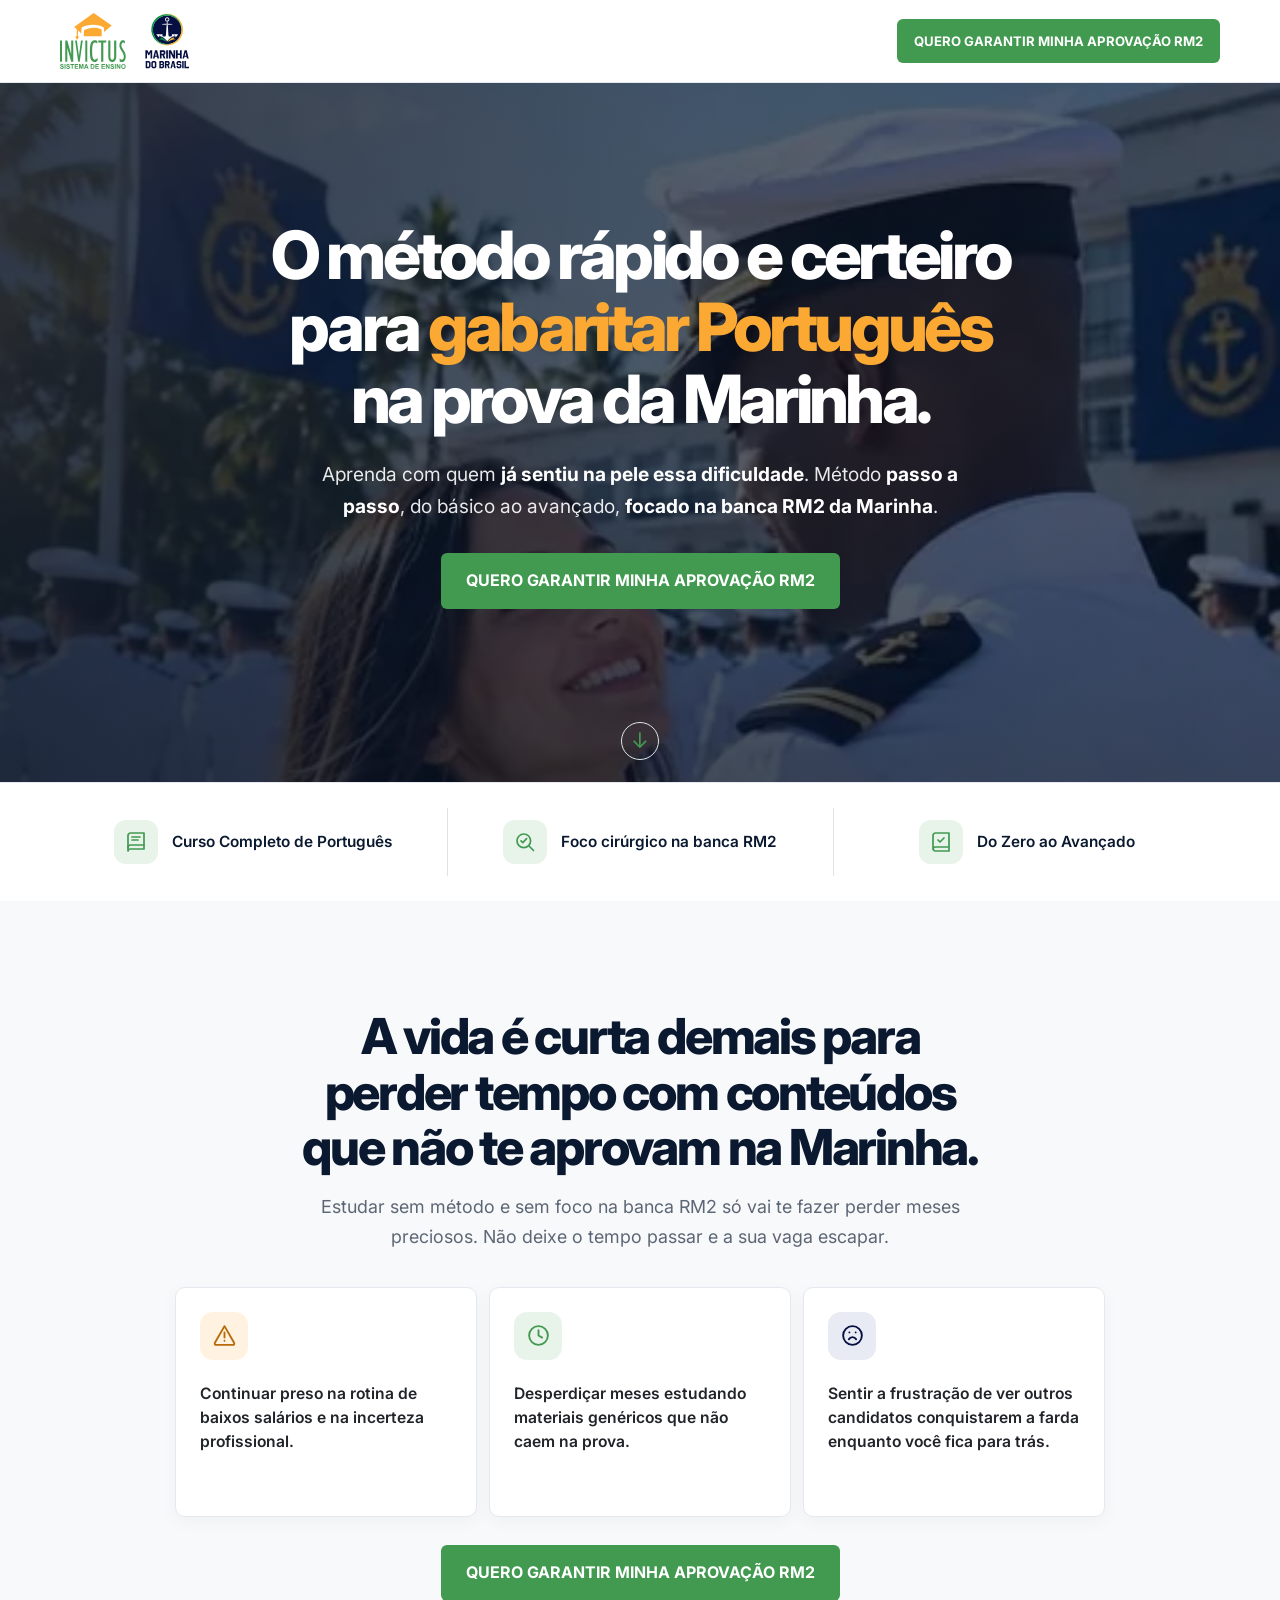
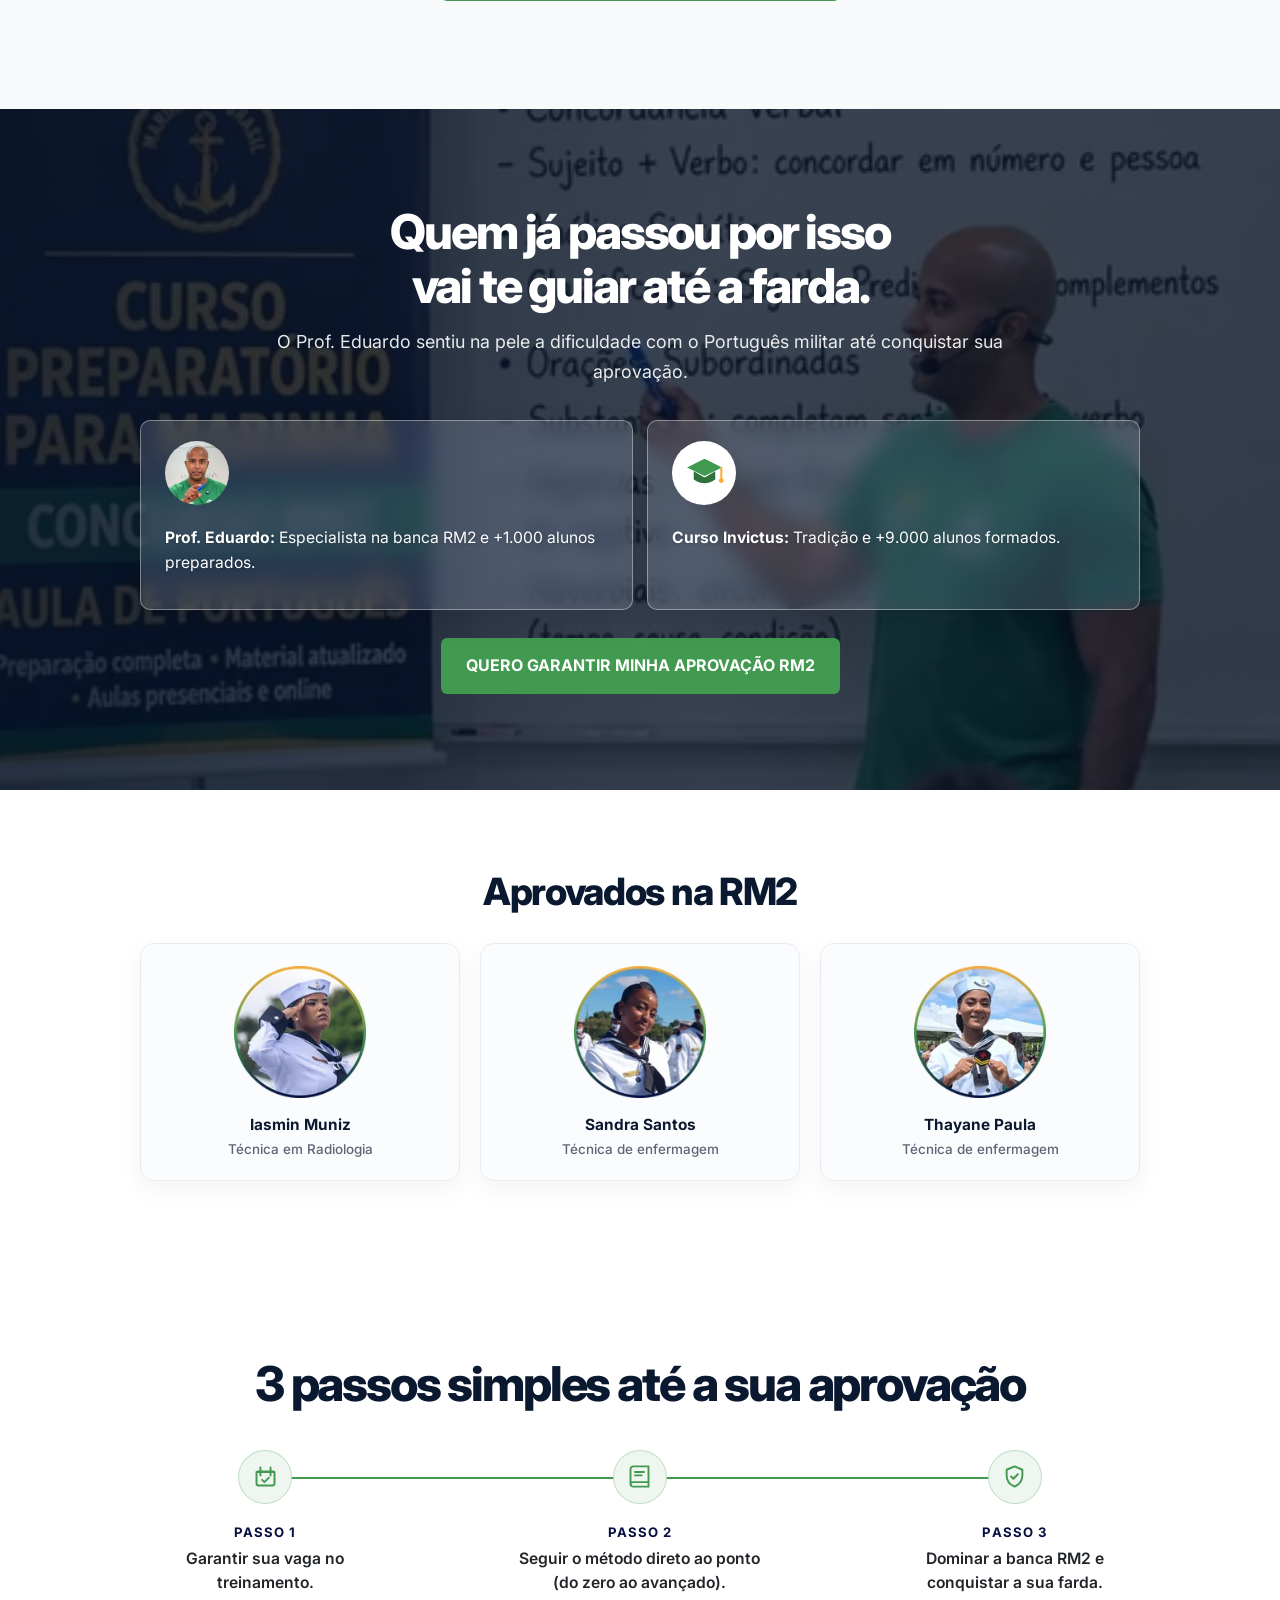
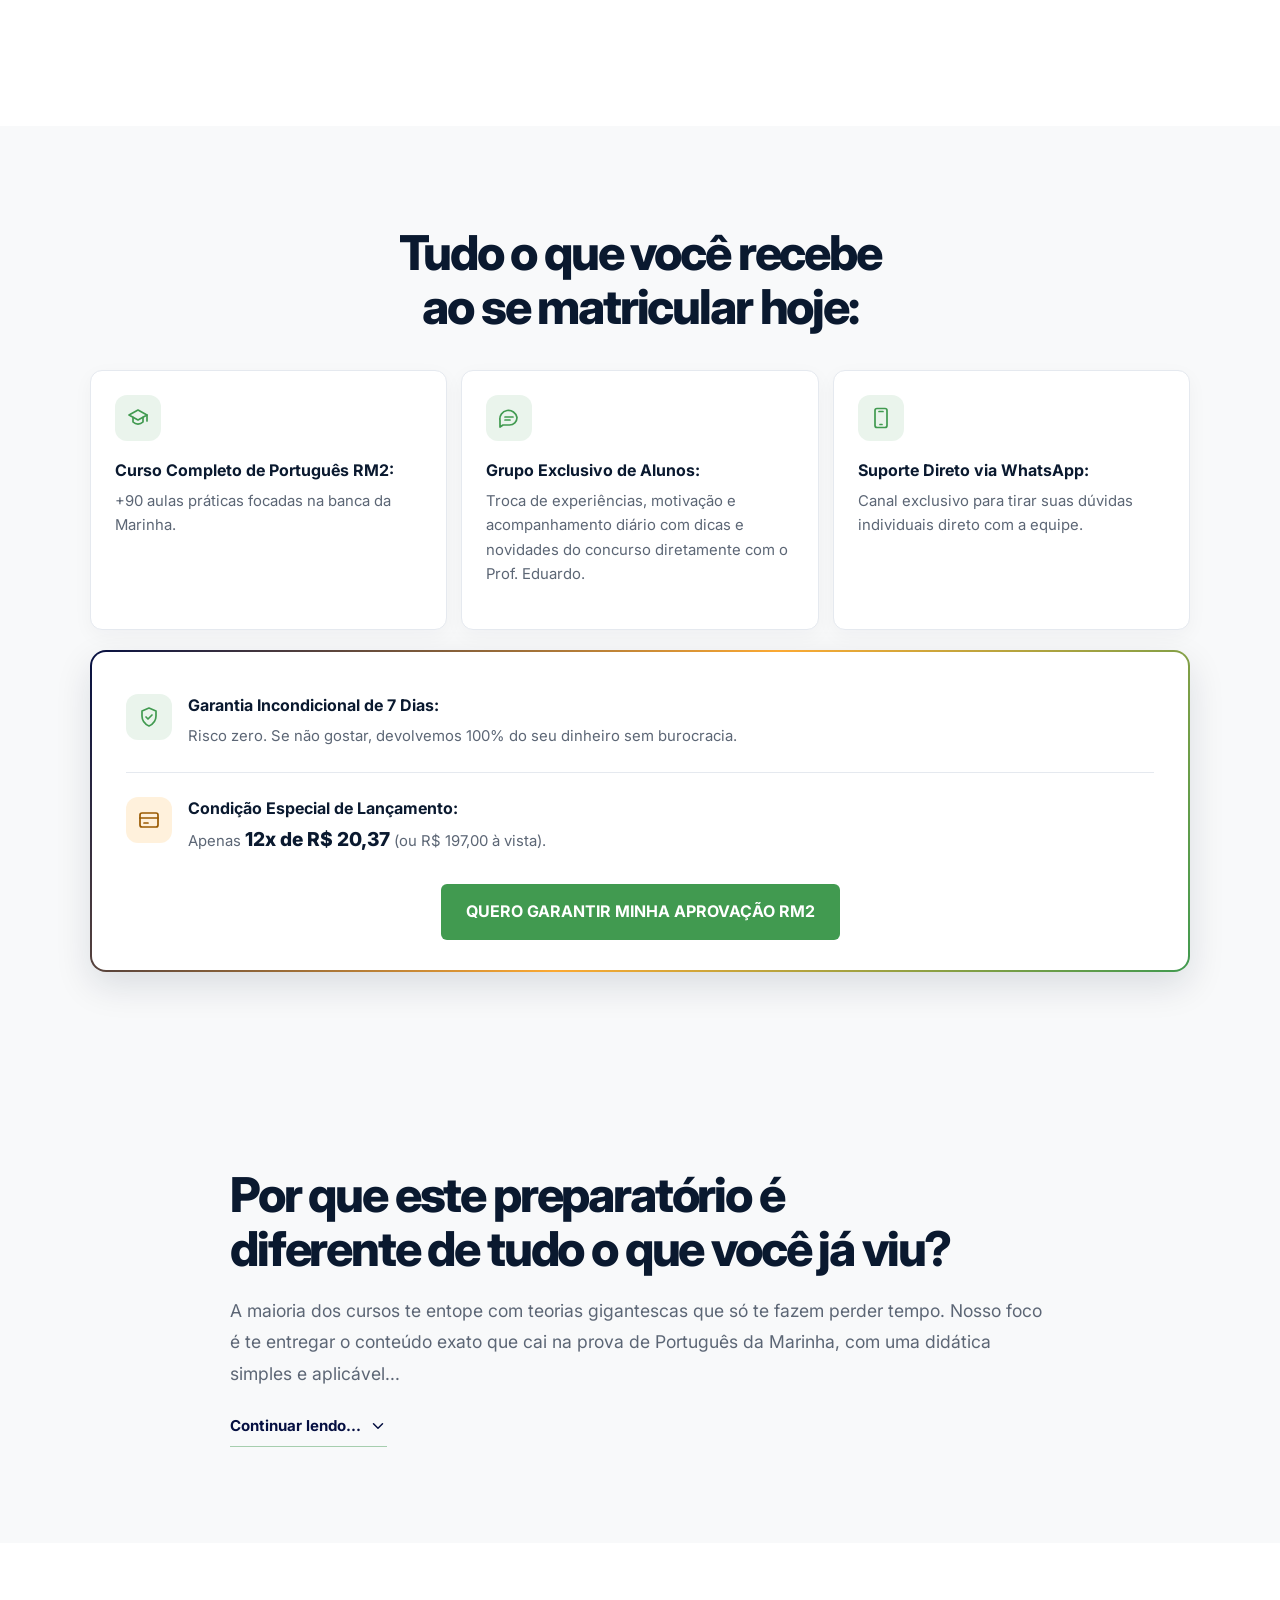
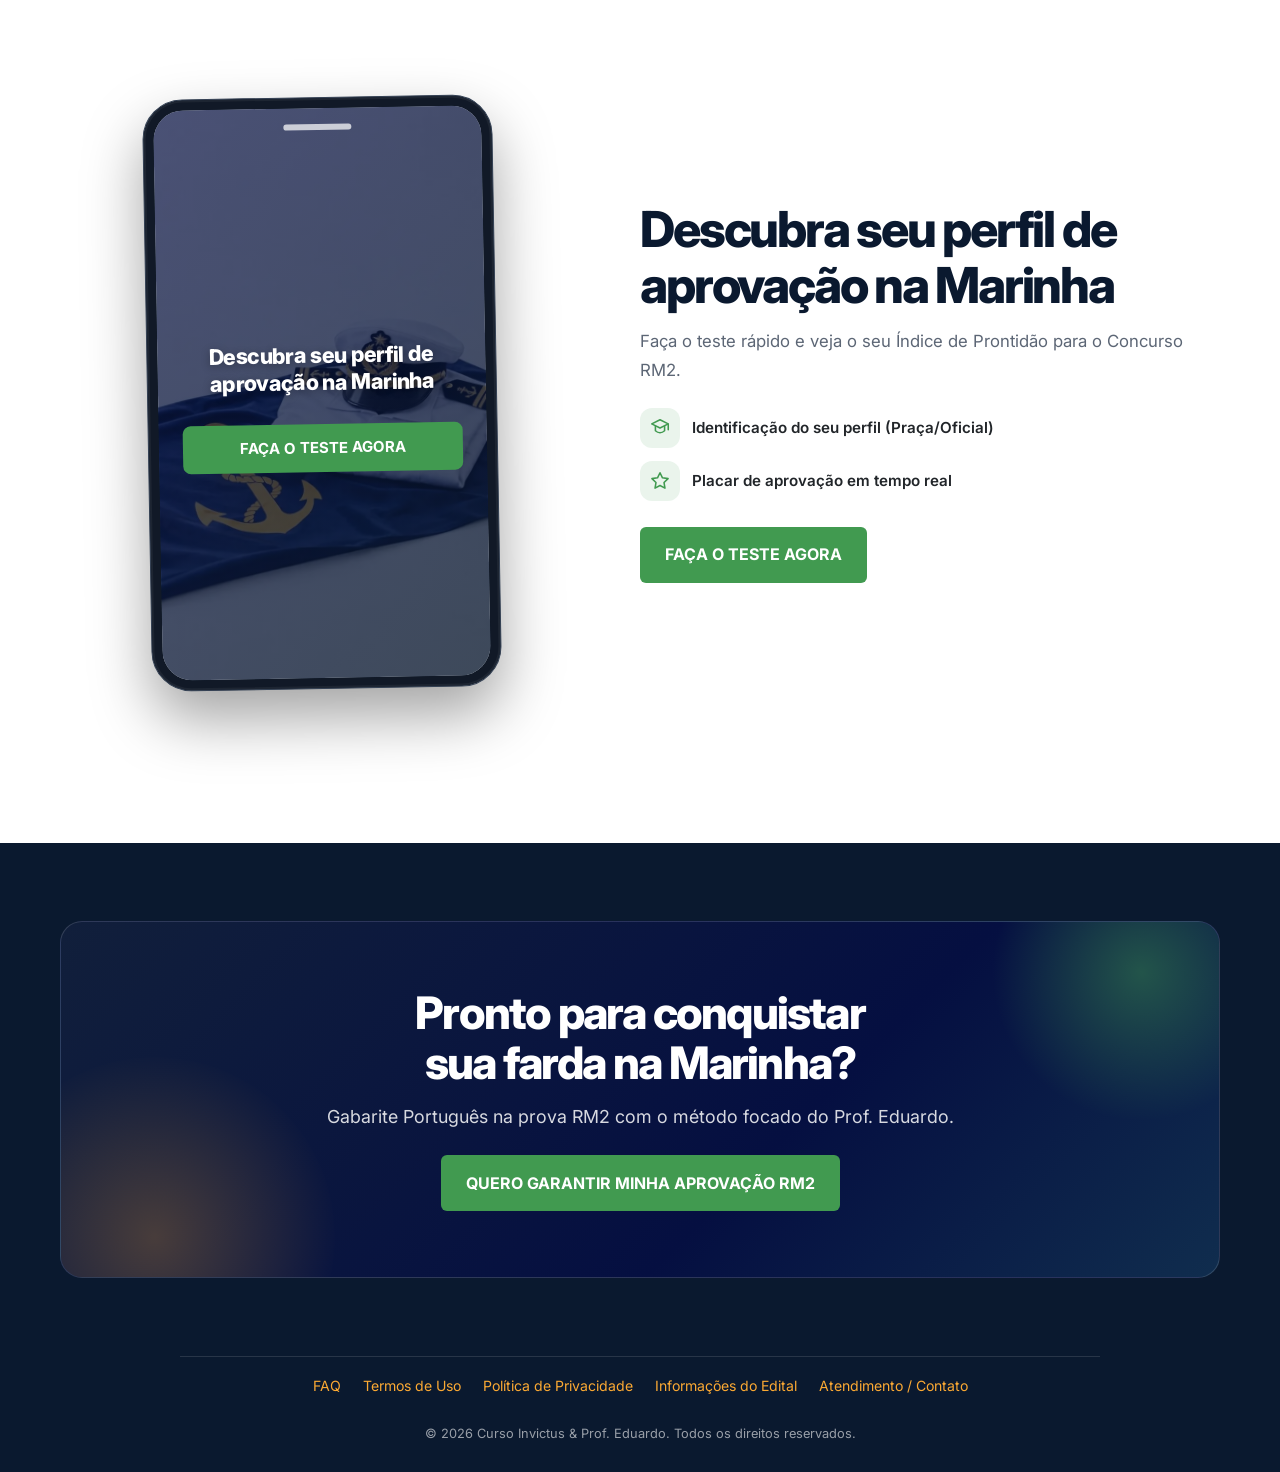
==== index.html @ 0c2b5c7f "Ajuste de Performance a partir do relatório pagespeed" ====
<!DOCTYPE html>
<html lang="pt-BR">
<head>
    <meta charset="UTF-8">
    <meta name="viewport" content="width=device-width, initial-scale=1.0">
    <meta name="description" content="Prepare-se para a prova de Português da Marinha com o método Invictus RM2.">
    <meta name="theme-color" content="#0A192F">
    <meta name="facebook-domain-verification" content="waq3lsb4lheipch0cb668n9ykri3t5">
    <title>Invictus RM2 | Português para a prova da Marinha</title>

    <link rel="preload" href="./assets/fonts/Inter/Inter-latin.woff" as="font" type="font/woff" crossorigin>

    <style>
        @font-face { font-family:'Inter'; src:url('./assets/fonts/Inter/Inter-latin.woff') format('woff'); font-style:normal; font-weight:100 900; font-display:swap; }
        :root { --primary-blue:#050F41; --dark-blue:#0A192F; --accent-green:#419a50; --accent-yellow:#fba933; --bg-light:#F8F9FA; --text-main:#212529; --text-muted:#5C6675; --white:#fff; --font-base:'Inter','Roboto',sans-serif; --container-max:1160px; }
        *,*::before,*::after { box-sizing:border-box; margin:0; padding:0; }
        body { background:var(--bg-light); color:var(--text-main); font-family:var(--font-base); line-height:1.6; -webkit-font-smoothing:antialiased; }
        img,svg { display:block; max-width:100%; }
        a { color:inherit; }
        .container { width:min(100% - 40px,var(--container-max)); margin-inline:auto; }
        .header { position:relative; z-index:5; padding:12px 0; border-bottom:1px solid #E5E9EF; background:var(--white); }
        .header-container,.brand { display:flex; align-items:center; }
        .header-container { justify-content:space-between; gap:20px; }
        .brand { gap:10px; color:var(--dark-blue); text-decoration:none; }
        .logo-img { width:66px; height:58px; object-fit:contain; }
        .btn-primary { display:inline-flex; align-items:center; justify-content:center; gap:10px; border:0; border-radius:6px; background:var(--accent-green); color:var(--white); text-align:center; text-decoration:none; font:inherit; font-weight:700; }
        .text-desktop { display:inline; }
        .text-mobile { display:none; }
        .btn-header { min-height:44px; padding:10px 17px; font-size:.82rem; }
        .hero-section { position:relative; isolation:isolate; display:flex; min-height:690px; min-height:max(620px,calc(100svh - 82px)); flex-direction:column; justify-content:center; overflow:hidden; padding:24px 0 0; color:var(--white); text-align:center; background:var(--dark-blue); }
        .hero-background { position:absolute; inset:0; z-index:0; pointer-events:none; }
        .hero-background img { width:100%; height:100%; object-fit:cover; object-position:center 42%; }
        .hero-section::before { position:absolute; inset:0; z-index:1; background:linear-gradient(90deg,rgb(5 17 36 / 83%),rgb(5 17 36 / 68%) 55%,rgb(5 17 36 / 64%)),linear-gradient(0deg,rgb(5 17 36 / 34%),transparent 50%); content:''; }
        .hero-content { position:relative; z-index:2; max-width:900px; margin-block:auto; padding-block:48px; }
        .hero-title { max-width:900px; margin:0 auto 22px; color:var(--white); font-size:clamp(2.35rem,5.2vw,4.35rem); font-weight:800; line-height:1.08; letter-spacing:-.055em; text-wrap:balance; }
        .hero-title span { color:var(--accent-yellow); }
        .hero-subtitle { max-width:690px; margin:0 auto 30px; color:rgb(255 255 255 / 90%); font-size:clamp(1rem,1.7vw,1.2rem); font-weight:400; line-height:1.7; text-wrap:pretty; }
        .hero-subtitle strong { color:var(--white); font-weight:700; }
        .hero-cta-wrapper { display:flex; justify-content:center; }
        .btn-large { min-height:56px; padding:15px 25px; font-size:1rem; }
        .scroll-cue { position:relative; z-index:2; display:grid; width:38px; height:38px; flex:0 0 38px; place-items:center; align-self:center; margin:0 auto 22px; border:1px solid #DDE3E9; border-radius:50%; color:var(--accent-green); font-size:1.35rem; line-height:1; text-decoration:none; animation:arrow-down 1.5s ease-in-out infinite; }
        @keyframes arrow-down { 0%,100% { transform:translateY(0); } 50% { transform:translateY(7px); } }
        .hero-benefits { position:relative; z-index:2; width:100%; border-top:1px solid #E5E9EF; background:var(--white); color:var(--dark-blue); }
        .hero-benefits-inner { display:grid; width:min(100% - 40px,var(--container-max)); min-height:118px; grid-template-columns:repeat(3,minmax(0,1fr)); align-items:center; margin-inline:auto; }
        .benefit-item { display:flex; min-height:62px; align-items:center; justify-content:center; gap:14px; padding:12px 20px; font-size:.96rem; font-weight:600; line-height:1.35; }
        .benefit-item + .benefit-item { border-left:1px solid #DDE3E9; }
        .benefit-icon { display:grid; width:44px; height:44px; flex:0 0 44px; place-items:center; border-radius:12px; background:rgb(65 154 80 / 12%); color:var(--accent-green); }
        .benefit-icon svg { width:24px; height:24px; stroke:currentColor; stroke-width:1.7; stroke-linecap:round; stroke-linejoin:round; }
        @media (min-width:900px) { .hero-background img { object-position:center 42%; } }
        @media (max-width:560px) {
            .container { width:min(100% - 32px,var(--container-max)); }
            .header { padding:13px 0; }
            .logo-img { width:58px; height:50px; }
            .btn-header { min-height:40px; padding:9px 11px; font-size:.68rem; }
            .hero-section { min-height:700px; min-height:max(640px,calc(100svh - 74px)); padding-top:8px; }
            .hero-background img { object-position:55% center; }
            .hero-content { padding-block:36px; }
            .hero-title { font-size:clamp(2.15rem,10vw,3.15rem); letter-spacing:-.05em; }
            .hero-subtitle { margin-bottom:24px; font-size:1rem; }
            .btn-large { width:100%; padding-inline:14px; font-size:.92rem; }
            .text-desktop { display:none; }
            .text-mobile { display:inline; }
            .scroll-cue { margin-bottom:16px; }
            .hero-benefits-inner { width:100%; min-height:112px; }
            .benefit-item { flex-direction:column; gap:7px; padding:12px 7px; font-size:.68rem; text-align:center; }
            .benefit-icon { width:38px; height:38px; flex-basis:38px; border-radius:11px; }
            .benefit-icon svg { width:21px; height:21px; }
        }
    </style>
    <link rel="preload" as="style" href="./assets/css/style.css" onload="this.onload=null;this.rel='stylesheet'">
    <noscript><link rel="stylesheet" href="./assets/css/style.css"></noscript>

    <link rel="icon" type="image/x-icon" href="/assets/icons/invictus.ico">
    <script src="./assets/js/meta-pixel.js" defer></script>
</head>
<body>
    <noscript><img height="1" width="1" style="display:none" src="https://www.facebook.com/tr?id=2348358635926004&amp;ev=PageView&amp;noscript=1" alt=""></noscript>
    <header class="header">
        <div class="container header-container">
            <a href="index.html" class="brand" aria-label="Invictus RM2 — início">
                <img src="./assets/icons/logo-invictus.svg" alt="Invictus RM2" class="logo-img">
                <img src="./assets/icons/marinha-do-brasil-logo.svg" alt="Marinha do Brasil" class="logo-img">
            </a>
            <a href="https://pay.hotmart.com/M106665131F?bid=1792969627010" class="btn-primary btn-header">
                <span class="text-mobile">QUERO APROVAÇÃO RM2</span>
                <span class="text-desktop">QUERO GARANTIR MINHA APROVAÇÃO RM2</span>
            </a>
        </div>
    </header>

    <main>
        <section class="hero-section">
            <picture class="hero-background" aria-hidden="true">
                <source media="(min-width: 900px)" srcset="./assets/images/Celebração-Naval-ao-Sol-formatura-marinha-rm2-descktop.webp">
                <img src="./assets/images/Amor-em-cerimônia-naval-formatura-marinha-rm2-foto-milita-mobile.webp" srcset="./assets/images/Amor-em-cerimônia-naval-formatura-marinha-rm2-foto-milita-mobile-480.webp 480w, ./assets/images/Amor-em-cerimônia-naval-formatura-marinha-rm2-foto-milita-mobile.webp 655w" sizes="100vw" alt="" width="480" height="879" fetchpriority="high" decoding="async">
            </picture>
            <div class="container hero-content">
                <h1 class="hero-title">O método rápido e certeiro para <span>gabaritar Português</span> na prova da Marinha.</h1>
                <p class="hero-subtitle">Aprenda com quem <strong>já sentiu na pele essa dificuldade</strong>. Método <strong>passo a passo</strong>, do básico ao avançado, <strong>focado na banca RM2 da Marinha</strong>.</p>
                <div class="hero-cta-wrapper">
                    <a href="https://pay.hotmart.com/M106665131F?bid=1792969627010" class="btn-primary btn-large">
                        <span class="text-mobile">QUERO APROVAÇÃO RM2</span>
                        <span class="text-desktop">QUERO GARANTIR MINHA APROVAÇÃO RM2</span>
                    </a>
                </div>
            </div>
            <a class="scroll-cue" href="#beneficios" aria-label="Benefícios"><span aria-hidden="true">↓</span></a>
            <div class="hero-benefits" id="beneficios" aria-label="Benefícios do curso">
                <div class="hero-benefits-inner">
                    <div class="benefit-item">
                        <span class="benefit-icon" aria-hidden="true"><svg viewBox="0 0 24 24" fill="none"><path d="M4 5.5A2.5 2.5 0 0 1 6.5 3H20v16H6.5A2.5 2.5 0 0 0 4 21V5.5Z"/><path d="M4 17.5A2.5 2.5 0 0 1 6.5 15H20M8 7h8M8 10h6"/></svg></span>
                        <span>Curso Completo de Português</span>
                    </div>
                    <div class="benefit-item">
                        <span class="benefit-icon" aria-hidden="true"><svg viewBox="0 0 24 24" fill="none"><circle cx="10.8" cy="10.8" r="6.8"/><path d="m16 16 4.5 4.5M8 10.8l1.8 1.8 3.8-4"/></svg></span>
                        <span>Foco cirúrgico na banca RM2</span>
                    </div>
                    <div class="benefit-item">
                        <span class="benefit-icon" aria-hidden="true"><svg viewBox="0 0 24 24" fill="none"><path d="M4 19.5A2.5 2.5 0 0 1 6.5 17H20M6.5 3H20v18H6.5A2.5 2.5 0 0 1 4 18.5v-13A2.5 2.5 0 0 1 6.5 3Z"/><path d="m9 10 2 2 4-4"/></svg></span>
                        <span>Do Zero ao Avançado</span>
                    </div>
                </div>
            </div>
        </section>

        <section class="risks-section" aria-labelledby="risks-title">
            <div class="container risks-container">
                <div class="risks-intro">
                    <h2 class="risks-title" id="risks-title">A vida é curta demais para perder tempo com conteúdos que não te aprovam na Marinha.</h2>
                    <p class="risks-description">Estudar sem método e sem foco na banca RM2 só vai te fazer perder meses preciosos. Não deixe o tempo passar e a sua vaga escapar.</p>
                </div>
                <div class="risks-list">
                    <article class="risk-item">
                        <span class="risk-icon" aria-hidden="true"><svg viewBox="0 0 24 24" fill="none"><path d="M12 3 2.8 19a1.3 1.3 0 0 0 1.1 2h16.2a1.3 1.3 0 0 0 1.1-2L12 3Z"/><path d="M12 9v5m0 3h.01"/></svg></span>
                        <p>Continuar preso na rotina de baixos salários e na incerteza profissional.</p>
                    </article>
                    <article class="risk-item">
                        <span class="risk-icon" aria-hidden="true"><svg viewBox="0 0 24 24" fill="none"><circle cx="12" cy="12" r="9"/><path d="M12 7v5l3.5 2"/></svg></span>
                        <p>Desperdiçar meses estudando materiais genéricos que não caem na prova.</p>
                    </article>
                    <article class="risk-item">
                        <span class="risk-icon" aria-hidden="true"><svg viewBox="0 0 24 24" fill="none"><circle cx="12" cy="12" r="9"/><path d="M8.5 15.5s1.2-2 3.5-2 3.5 2 3.5 2M9 9h.01M15 9h.01"/></svg></span>
                        <p>Sentir a frustração de ver outros candidatos conquistarem a farda enquanto você fica para trás.</p>
                    </article>
                </div>
                <div class="risks-cta">
                    <a href="https://pay.hotmart.com/M106665131F?bid=1792969627010" class="btn-primary btn-large">
                        <span class="text-mobile">QUERO APROVAÇÃO RM2</span>
                        <span class="text-desktop">QUERO GARANTIR MINHA APROVAÇÃO RM2</span>
                    </a>
                </div>
            </div>
        </section>

        <section class="guide-section" aria-labelledby="guide-title">
            <picture class="guide-background" aria-hidden="true">
                <source media="(min-width: 768px)" srcset="./assets/images/aula-concurso-marinha-rm2-descktop.webp">
                <img src="./assets/images/aula-concurso-marinha-rm2-mobile.webp" srcset="./assets/images/aula-concurso-marinha-rm2-mobile-480.webp 480w, ./assets/images/aula-concurso-marinha-rm2-mobile.webp 675w" sizes="100vw" alt="" width="480" height="853" loading="lazy" decoding="async">
            </picture>
            <div class="container guide-container">
                <div class="guide-intro">
                    <h2 class="guide-title" id="guide-title">Quem já passou por isso vai te guiar até a farda.</h2>
                    <p class="guide-description">O Prof. Eduardo sentiu na pele a dificuldade com o Português militar até conquistar sua aprovação.</p>
                </div>
                <div class="guide-highlights">
                    <article class="guide-highlight">
                        <img src="./assets/images/professor-eduardo-128.webp" srcset="./assets/images/professor-eduardo-128.webp 128w, ./assets/images/professor-eduardo-256.webp 256w" sizes="64px" width="64" height="64" alt="Prof. Eduardo" class="guide-avatar" loading="lazy" decoding="async">
                        <p><strong>Prof. Eduardo:</strong> Especialista na banca RM2 e +1.000 alunos preparados.</p>
                    </article>
                    <article class="guide-highlight">
                        <span class="guide-hat"><img src="./assets/icons/invictus-chapeu.svg" alt="" aria-hidden="true"></span>
                        <p><strong>Curso Invictus:</strong> Tradição e +9.000 alunos formados.</p>
                    </article>
                </div>
                <div class="guide-cta">
                    <a href="https://pay.hotmart.com/M106665131F?bid=1792969627010" class="btn-primary btn-large">
                        <span class="text-mobile">QUERO APROVAÇÃO RM2</span>
                        <span class="text-desktop">QUERO GARANTIR MINHA APROVAÇÃO RM2</span>
                    </a>
                </div>
            </div>
        </section>

        <section class="graduate-proof-section" aria-labelledby="graduate-proof-title">
            <div class="container graduate-proof-container">
                <h2 class="graduate-proof-title" id="graduate-proof-title">Aprovados na RM2</h2>
                <div class="graduate-proof-grid">
                    <article class="graduate-proof-card">
                        <img src="./assets/images/Aprovada-marinha-rm2-160.webp" srcset="./assets/images/Aprovada-marinha-rm2-160.webp 160w, ./assets/images/Aprovada-marinha-rm2-320.webp 320w, ./assets/images/Aprovada-marinha-rm2.webp 500w" sizes="(max-width: 560px) 76px, 132px" width="500" height="500" alt="Aprovada na RM2" loading="lazy" decoding="async">
                        <div class="graduate-proof-caption">
                            <p class="graduate-proof-name">Iasmin Muniz</p>
                            <p class="graduate-proof-role">Técnica em Radiologia</p>
                        </div>
                    </article>
                    <article class="graduate-proof-card">
                        <img src="./assets/images/Sandra-Santos-Aprovada-marinha-rm2-160.webp" srcset="./assets/images/Sandra-Santos-Aprovada-marinha-rm2-160.webp 160w, ./assets/images/Sandra-Santos-Aprovada-marinha-rm2-320.webp 320w, ./assets/images/Sandra-Santos-Aprovada-marinha-rm2.webp 500w" sizes="(max-width: 560px) 76px, 132px" width="500" height="500" alt="Aprovada na RM2" loading="lazy" decoding="async">
                        <div class="graduate-proof-caption">
                            <p class="graduate-proof-name">Sandra Santos</p>
                            <p class="graduate-proof-role">Técnica de enfermagem</p>
                        </div>
                    </article>
                    <article class="graduate-proof-card">
                        <img src="./assets/images/Thayane-Paula-Aprovada-marinha-rm2-160.webp" srcset="./assets/images/Thayane-Paula-Aprovada-marinha-rm2-160.webp 160w, ./assets/images/Thayane-Paula-Aprovada-marinha-rm2-320.webp 320w, ./assets/images/Thayane-Paula-Aprovada-marinha-rm2.webp 500w" sizes="(max-width: 560px) 76px, 132px" width="500" height="500" alt="Aprovada na RM2" loading="lazy" decoding="async">
                        <div class="graduate-proof-caption">
                            <p class="graduate-proof-name">Thayane Paula</p>
                            <p class="graduate-proof-role">Técnica de enfermagem</p>
                        </div>
                    </article>
                </div>
            </div>
        </section>

        <section class="process-section" aria-labelledby="process-title">
            <div class="container process-container">
                <h2 class="process-title" id="process-title">3 passos simples até a sua aprovação</h2>
                <div class="process-steps">
                    <article class="process-step">
                        <span class="process-node" aria-hidden="true"><svg viewBox="0 0 24 24" fill="none"><path d="M5 7.5h14M7.5 4v7m9-7v7M6 20h12a2 2 0 0 0 2-2V8H4v10a2 2 0 0 0 2 2Z"/><path d="m9 15 2 2 4-4"/></svg></span>
                        <div><h3>Passo 1</h3><p>Garantir sua vaga no treinamento.</p></div>
                    </article>
                    <article class="process-step">
                        <span class="process-node" aria-hidden="true"><svg viewBox="0 0 24 24" fill="none"><path d="M4 19.5A2.5 2.5 0 0 1 6.5 17H20M6.5 3H20v18H6.5A2.5 2.5 0 0 1 4 18.5v-13A2.5 2.5 0 0 1 6.5 3Z"/><path d="M8 8h8M8 11h6"/></svg></span>
                        <div><h3>Passo 2</h3><p>Seguir o método direto ao ponto (do zero ao avançado).</p></div>
                    </article>
                    <article class="process-step">
                        <span class="process-node" aria-hidden="true"><svg viewBox="0 0 24 24" fill="none"><path d="m12 3 7 3v5c0 4.7-2.9 8.1-7 10-4.1-1.9-7-5.3-7-10V6l7-3Z"/><path d="m9 12 2 2 4-4"/></svg></span>
                        <div><h3>Passo 3</h3><p>Dominar a banca RM2 e conquistar a sua farda.</p></div>
                    </article>
                </div>
            </div>
        </section>

        <section class="offer-section" aria-labelledby="offer-title">
            <div class="container offer-container">
                <h2 class="offer-title" id="offer-title">Tudo o que você recebe ao se matricular hoje:</h2>
                <div class="offer-value-grid">
                    <article class="offer-value-card">
                        <span class="offer-icon" aria-hidden="true"><svg viewBox="0 0 24 24" fill="none"><path d="m3 9 9-5 9 5-9 5-9-5Z"/><path d="M7 11.3V16c2.9 2.7 7.1 2.7 10 0v-4.7M21 9v6"/></svg></span>
                        <h3>Curso Completo de Português RM2:</h3>
                        <p>+90 aulas práticas focadas na banca da Marinha.</p>
                    </article>
                    <article class="offer-value-card">
                        <span class="offer-icon" aria-hidden="true"><svg viewBox="0 0 24 24" fill="none"><path d="M20 11.5a7.5 7.5 0 0 1-7.5 7.5H6l-3 2v-6.5A7.5 7.5 0 1 1 20 11.5Z"/><path d="M8 11h8M8 14h5"/></svg></span>
                        <h3>Grupo Exclusivo de Alunos:</h3>
                        <p>Troca de experiências, motivação e acompanhamento diário com dicas e novidades do concurso diretamente com o Prof. Eduardo.</p>
                    </article>
                    <article class="offer-value-card">
                        <span class="offer-icon" aria-hidden="true"><svg viewBox="0 0 24 24" fill="none"><rect x="6" y="2.5" width="12" height="19" rx="2"/><path d="M10 5.5h4M11 18.5h2"/></svg></span>
                        <h3>Suporte Direto via WhatsApp:</h3>
                        <p>Canal exclusivo para tirar suas dúvidas individuais direto com a equipe.</p>
                    </article>
                </div>
                <div class="offer-stack-card">
                    <div class="offer-stack-inner">
                        <article class="offer-guarantee">
                            <span class="offer-icon" aria-hidden="true"><svg viewBox="0 0 24 24" fill="none"><path d="m12 3 7 3v5c0 4.7-2.9 8.1-7 10-4.1-1.9-7-5.3-7-10V6l7-3Z"/><path d="m9 12 2 2 4-4"/></svg></span>
                            <div><h3>Garantia Incondicional de 7 Dias:</h3><p>Risco zero. Se não gostar, devolvemos 100% do seu dinheiro sem burocracia.</p></div>
                        </article>
                        <article class="offer-price">
                            <span class="offer-icon" aria-hidden="true"><svg viewBox="0 0 24 24" fill="none"><rect x="3" y="5" width="18" height="14" rx="2"/><path d="M3 10h18M7 15h4"/></svg></span>
                            <div><h3>Condição Especial de Lançamento:</h3><p>Apenas <strong>12x de R$ 20,37</strong> <span>(ou R$ 197,00 à vista)</span>.</p></div>
                        </article>
                        <div class="offer-cta">
                            <a href="https://pay.hotmart.com/M106665131F?bid=1792969627010" class="btn-primary btn-large">
                                <span class="text-mobile">QUERO APROVAÇÃO RM2</span>
                                <span class="text-desktop">QUERO GARANTIR MINHA APROVAÇÃO RM2</span>
                            </a>
                        </div>
                    </div>
                </div>
            </div>
        </section>

        <section class="explainer-section" aria-labelledby="explainer-title">
            <div class="container explainer-container">
                <h2 class="explainer-title" id="explainer-title">Por que este preparatório é diferente de tudo o que você já viu?</h2>
                <p class="explainer-intro">A maioria dos cursos te entope com teorias gigantescas que só te fazem perder tempo. Nosso foco é te entregar o conteúdo exato que cai na prova de Português da Marinha, com uma didática simples e aplicável...</p>
                <button class="expand-reading" type="button" aria-expanded="false" aria-controls="expanded-reading" data-expand-reading>
                    <span>Continuar lendo...</span>
                    <svg viewBox="0 0 24 24" fill="none" aria-hidden="true"><path d="m6 9 6 6 6-6"/></svg>
                </button>
                <div class="expanded-reading" id="expanded-reading" hidden>
                    <p>...criada especialmente para quem precisa aprender do zero ou está há anos sem estudar. Você não precisa ser um gênio da gramática para ser aprovado no RM2. Só precisa do método certo, direcionado para a banca da Marinha, que te ensina a acertar as questões que a maioria erra. Sem rodeios, sem complicação e no seu próprio ritmo.</p>
                    <div class="explainer-cta">
                        <a href="https://pay.hotmart.com/M106665131F?bid=1792969627010" class="btn-primary btn-large">
                            <span class="text-mobile">QUERO APROVAÇÃO RM2</span>
                            <span class="text-desktop">QUERO GARANTIR MINHA APROVAÇÃO RM2</span>
                        </a>
                    </div>
                </div>
            </div>
        </section>

        <section class="quiz-lead-section" aria-labelledby="quiz-lead-title">
            <div class="container quiz-lead-layout">
                <div class="quiz-showcase-stage">
                    <a class="quiz-phone" href="quiz.html" aria-label="FAÇA O TESTE AGORA">
                        <div class="quiz-phone-screen">
                            <img class="quiz-phone-background" src="./assets/images/concurso-da-marinharm2-invictus.webp" alt="" width="678" height="1200" loading="lazy" decoding="async">
                            <span class="quiz-phone-speaker" aria-hidden="true"></span>
                            <div class="quiz-screen-content">
                                <p>Descubra seu perfil de aprovação na Marinha</p>
                                <span class="quiz-screen-button">FAÇA O TESTE AGORA</span>
                            </div>
                        </div>
                    </a>
                </div>
                <div class="quiz-lead-copy">
                    <h2 class="quiz-lead-title" id="quiz-lead-title">Descubra seu perfil de aprovação na Marinha</h2>
                    <p class="quiz-lead-subtitle">Faça o teste rápido e veja o seu Índice de Prontidão para o Concurso RM2.</p>
                    <ul class="quiz-benefits">
                        <li><span class="quiz-benefit-icon" aria-hidden="true"><svg viewBox="0 0 24 24" fill="none"><path d="M12 3 3 7.5 12 12l9-4.5L12 3Z"/><path d="M7 10v5c2.9 2.7 7.1 2.7 10 0v-5M21 8v6"/></svg></span><span>Identificação do seu perfil (Praça/Oficial)</span></li>
                        <li><span class="quiz-benefit-icon" aria-hidden="true"><svg viewBox="0 0 24 24" fill="none"><path d="m12 3 2.7 5.5 6.1.9-4.4 4.3 1 6.1-5.4-2.9-5.4 2.9 1-6.1-4.4-4.3 6.1-.9L12 3Z"/></svg></span><span>Placar de aprovação em tempo real</span></li>
                    </ul>
                    <a class="btn-primary btn-large quiz-lead-cta" href="quiz.html">FAÇA O TESTE AGORA</a>
                </div>
            </div>
        </section>
    </main>

    <section class="footer-cta-section" aria-labelledby="footer-cta-title">
        <div class="container">
            <div class="footer-cta-card">
                <div class="footer-cta-content">
                    <h2 id="footer-cta-title">Pronto para conquistar sua farda na Marinha?</h2>
                    <p>Gabarite Português na prova RM2 com o método focado do Prof. Eduardo.</p>
                    <a class="btn-primary btn-large" href="https://pay.hotmart.com/M106665131F?bid=1792969627010">
                        <span class="text-mobile">QUERO APROVAÇÃO RM2</span>
                        <span class="text-desktop">QUERO GARANTIR MINHA APROVAÇÃO RM2</span>
                    </a>
                </div>
                <span class="footer-cta-shape footer-cta-shape-one" aria-hidden="true"></span>
                <span class="footer-cta-shape footer-cta-shape-two" aria-hidden="true"></span>
            </div>
        </div>
    </section>

    <footer class="footer">
        <div class="container footer-container">
            <nav class="footer-links" aria-label="Links institucionais">
                <a href="./pages/faq.html">FAQ</a>
                <a href="./pages/termos-de-uso.html">Termos de Uso</a>
                <a href="./pages/politica-de-privacidade.html">Política de Privacidade</a>
                <a href="./pages/edital.html">Informações do Edital</a>
                <a href="./pages/contato.html">Atendimento / Contato</a>
            </nav>
            <p class="footer-copyright">&copy; 2026 Curso Invictus &amp; Prof. Eduardo. Todos os direitos reservados.</p>
        </div>
    </footer>
    <script src="./assets/js/main.js" defer></script>
</body>
</html>
---- assets/css/style.css ----
@font-face {
    font-family: 'Inter';
    src: url('../fonts/Inter/Inter-latin.woff') format('woff');
    font-style: normal;
    font-weight: 100 900;
    font-display: swap;
}

:root {
    --primary-blue: #050F41;
    --dark-blue: #0A192F;
    --accent-green: #419a50;
    --accent-yellow: #fba933;
    --bg-light: #F8F9FA;
    --text-main: #212529;
    --text-muted: #5C6675;
    --white: #FFFFFF;
    --font-base: 'Inter', 'Roboto', sans-serif;
    --container-max: 1160px;
}

*, *::before, *::after { box-sizing: border-box; margin: 0; padding: 0; }
html { scroll-behavior: smooth; }
body { font-family: var(--font-base); color: var(--text-main); background: var(--bg-light); line-height: 1.6; -webkit-font-smoothing: antialiased; }
img, svg { display: block; max-width: 100%; }
a { color: inherit; }
.container { width: min(100% - 40px, var(--container-max)); margin-inline: auto; }

.header { position: relative; z-index: 5; padding: 12px 0; border-bottom: 1px solid #E5E9EF; background: var(--white); }
.header-container, .brand { display: flex; align-items: center; }
.header-container { justify-content: space-between; gap: 20px; }
.brand { gap: 10px; color: var(--dark-blue); text-decoration: none; }
.logo-img { width: 66px; height: 58px; object-fit: contain; }
.btn-primary { display: inline-flex; align-items: center; justify-content: center; gap: 10px; border: 0; border-radius: 6px; background: var(--accent-green); color: var(--white); text-align: center; text-decoration: none; font: inherit; font-weight: 700; transition: filter .2s ease, transform .2s ease, box-shadow .2s ease; }
.btn-primary:hover, .btn-primary:active { filter: brightness(.82); transform: translateY(-1px); box-shadow: 0 8px 22px rgb(0 0 0 / 20%); }
.btn-primary:focus-visible, a:focus-visible { outline: 3px solid var(--accent-yellow); outline-offset: 3px; }
.text-desktop { display: inline; }
.text-mobile { display: none; }
.btn-header { min-height: 44px; padding: 10px 17px; font-size: .82rem; }

.hero-section { position: relative; isolation: isolate; display: flex; min-height: 690px; min-height: max(620px, calc(100svh - 82px)); flex-direction: column; justify-content: center; overflow: hidden; padding: 24px 0 0; color: var(--white); text-align: center; background: var(--dark-blue); }
.hero-background { position: absolute; inset: 0; z-index: 0; pointer-events: none; }
.hero-background img { width: 100%; height: 100%; object-fit: cover; object-position: center 42%; }
.hero-section::before { position: absolute; inset: 0; z-index: 1; background: linear-gradient(90deg, rgb(5 17 36 / 83%), rgb(5 17 36 / 68%) 55%, rgb(5 17 36 / 64%)), linear-gradient(0deg, rgb(5 17 36 / 34%), transparent 50%); content: ''; }
.hero-content { position: relative; z-index: 2; max-width: 900px; margin-block: auto; padding-block: 48px; }
.hero-title { max-width: 900px; margin: 0 auto 22px; color: var(--white); font-size: clamp(2.35rem, 5.2vw, 4.35rem); font-weight: 800; line-height: 1.08; letter-spacing: -.055em; text-wrap: balance; }
.hero-title span { color: var(--accent-yellow); }
.hero-subtitle { max-width: 690px; margin: 0 auto 30px; color: rgb(255 255 255 / 90%); font-size: clamp(1rem, 1.7vw, 1.2rem); font-weight: 400; line-height: 1.7; text-wrap: pretty; }
.hero-subtitle strong { color: var(--white); font-weight: 700; }
.hero-cta-wrapper { display: flex; justify-content: center; }
.btn-large { min-height: 56px; padding: 15px 25px; font-size: 1rem; }
.scroll-cue { position: relative; z-index: 2; display: grid; width: 38px; height: 38px; flex: 0 0 38px; place-items: center; align-self: center; margin: 0 auto 22px; border: 1px solid #DDE3E9; border-radius: 50%; color: var(--accent-green); font-size: 1.35rem; line-height: 1; text-decoration: none; animation: arrow-down 1.5s ease-in-out infinite; }
@keyframes arrow-down { 0%, 100% { transform: translateY(0); } 50% { transform: translateY(7px); } }
.hero-benefits { position: relative; z-index: 2; width: 100%; border-top: 1px solid #E5E9EF; background: var(--white); color: var(--dark-blue); }
.hero-benefits-inner { display: grid; width: min(100% - 40px, var(--container-max)); min-height: 118px; grid-template-columns: repeat(3, minmax(0, 1fr)); align-items: center; margin-inline: auto; }
.benefit-item { display: flex; min-height: 62px; align-items: center; justify-content: center; gap: 14px; padding: 12px 20px; font-size: .96rem; font-weight: 600; line-height: 1.35; }
.benefit-item + .benefit-item { border-left: 1px solid #DDE3E9; }
.benefit-icon { display: grid; width: 44px; height: 44px; flex: 0 0 44px; place-items: center; border-radius: 12px; background: rgb(65 154 80 / 12%); color: var(--accent-green); }
.benefit-icon svg { width: 24px; height: 24px; stroke: currentColor; stroke-width: 1.7; stroke-linecap: round; stroke-linejoin: round; }

.risks-section { padding: clamp(64px, 9vw, 108px) 0; background: var(--bg-light); }
.risks-container { max-width: 930px; }
.risks-intro { max-width: 790px; margin: 0 auto 34px; text-align: center; }
.risks-title { margin-bottom: 16px; color: var(--dark-blue); font-size: clamp(1.9rem, 4vw, 3.1rem); font-weight: 800; line-height: 1.12; letter-spacing: -.045em; text-wrap: balance; }
.risks-description { max-width: 680px; margin-inline: auto; color: var(--text-muted); font-size: clamp(1rem, 1.6vw, 1.12rem); line-height: 1.7; text-wrap: pretty; }
.risks-list { display: grid; gap: 12px; }
.risk-item { display: flex; align-items: center; gap: 18px; padding: 18px 22px; border: 1px solid #E5E9EF; border-radius: 10px; background: var(--white); box-shadow: 0 5px 18px rgb(10 25 47 / 4%); }
.risk-icon { display: grid; width: 48px; height: 48px; flex: 0 0 48px; place-items: center; border-radius: 13px; background: rgb(251 169 51 / 15%); color: #B86B09; }
.risk-item:nth-child(2) .risk-icon { background: rgb(65 154 80 / 12%); color: var(--accent-green); }
.risk-item:nth-child(3) .risk-icon { background: rgb(0 39 118 / 9%); color: var(--primary-blue); }
.risk-icon svg { width: 25px; height: 25px; stroke: currentColor; stroke-width: 1.8; stroke-linecap: round; stroke-linejoin: round; }
.risk-item p { color: var(--text-main); font-size: .98rem; font-weight: 600; line-height: 1.55; }
.risks-cta { display: flex; justify-content: center; margin-top: 28px; }

.guide-section { position: relative; isolation: isolate; overflow: hidden; padding: clamp(64px, 8vw, 96px) 0; background: var(--dark-blue); }
.guide-background { position: absolute; inset: 0; z-index: 0; pointer-events: none; }
.guide-background img { width: 100%; height: 100%; object-fit: cover; }
.guide-section::before { position: absolute; inset: 0; z-index: 1; background: linear-gradient(90deg, rgb(5 17 36 / 86%), rgb(5 17 36 / 76%) 55%, rgb(5 17 36 / 78%)); content: ''; }
.guide-container { position: relative; z-index: 2; max-width: 1000px; }
.guide-intro { max-width: 760px; margin: 0 auto 32px; text-align: center; }
.guide-title { margin-bottom: 14px; color: var(--white); font-size: clamp(1.9rem, 4vw, 3rem); font-weight: 800; line-height: 1.13; letter-spacing: -.045em; text-wrap: balance; }
.guide-description { color: rgb(255 255 255 / 90%); font-size: clamp(1rem, 1.6vw, 1.12rem); line-height: 1.7; }
.guide-highlights { display: grid; gap: 14px; }
.guide-highlight { display: flex; min-height: 112px; align-items: center; gap: 20px; padding: 20px 24px; border: 1px solid rgb(255 255 255 / 38%); border-radius: 10px; background: rgb(255 255 255 / 15%); -webkit-backdrop-filter: blur(10px) saturate(145%); backdrop-filter: blur(10px) saturate(145%); box-shadow: 0 12px 30px rgb(3 10 24 / 12%); }
.guide-highlight p { color: var(--white); font-size: .98rem; line-height: 1.6; text-shadow: 0 1px 3px rgb(0 0 0 / 24%); }
.guide-highlight strong { color: var(--white); font-weight: 700; }
.guide-avatar, .guide-hat { position: relative; display: grid; width: 64px; height: 64px; flex: 0 0 64px; place-items: center; overflow: hidden; border-radius: 50%; background: rgb(0 39 118 / 8%); }
.guide-avatar { object-fit: cover; }
.guide-hat { background: var(--white); }
.guide-hat img { width: 43px; height: 43px; }
.guide-cta { display: flex; justify-content: center; margin-top: 28px; }
.graduate-proof-section { padding: clamp(52px, 7vw, 80px) 0; background: var(--white); }
.graduate-proof-container { max-width: 1000px; }
.graduate-proof-title { margin-bottom: 30px; color: var(--dark-blue); font-size: clamp(1.7rem, 3.4vw, 2.35rem); font-weight: 800; line-height: 1.15; letter-spacing: -.035em; text-align: center; }
.graduate-proof-grid { display: grid; grid-template-columns: repeat(3, minmax(0, 1fr)); gap: 20px; }
.graduate-proof-card { display: flex; min-width: 0; min-height: 222px; flex-direction: column; align-items: center; justify-content: center; gap: 16px; padding: 22px 16px; border: 1px solid #E8ECF1; border-radius: 14px; background: #FBFCFD; box-shadow: 0 8px 24px rgb(10 25 47 / 5%); }
.graduate-proof-card img { width: 132px; height: 132px; object-fit: contain; }
.graduate-proof-caption { display: grid; gap: 4px; }
.graduate-proof-name { color: var(--dark-blue); font-size: .96rem; font-weight: 700; line-height: 1.4; text-align: center; }
.graduate-proof-role { color: var(--text-muted); font-size: .84rem; font-weight: 500; line-height: 1.4; text-align: center; }

@media (min-width: 700px) {
    .guide-highlights { grid-template-columns: repeat(2, minmax(0, 1fr)); }
    .guide-highlight { align-items: flex-start; flex-direction: column; min-height: 190px; }
}

@media (min-width: 1025px) {
    .risks-list { grid-template-columns: repeat(3, minmax(0, 1fr)); }
    .risk-item { min-height: 230px; flex-direction: column; align-items: flex-start; justify-content: flex-start; gap: 22px; padding: 24px; }
}

@media (min-width: 900px) {
    .hero-background img { object-position: center 42%; }
}

.process-section { padding: clamp(64px, 8vw, 96px) 0; background: var(--white); }
.process-container { max-width: 1100px; }
.process-title { max-width: 780px; margin: 0 auto 38px; color: var(--dark-blue); font-size: clamp(1.9rem, 4vw, 3rem); font-weight: 800; line-height: 1.13; letter-spacing: -.045em; text-align: center; text-wrap: balance; }
.process-steps { position: relative; display: grid; max-width: 720px; grid-template-columns: 1fr; gap: 20px; margin-inline: auto; }
.process-steps::before { position: absolute; top: 27px; bottom: 27px; left: 27px; width: 2px; background: var(--accent-green); content: ''; }
.process-step { position: relative; z-index: 1; display: flex; align-items: center; gap: 18px; padding: 8px 0; }
.process-node { position: relative; z-index: 1; display: grid; width: 54px; height: 54px; flex: 0 0 54px; place-items: center; border: 1px solid rgb(65 154 80 / 28%); border-radius: 50%; background: #EEF6EF; color: var(--accent-green); }
.process-node svg { width: 27px; height: 27px; stroke: currentColor; stroke-width: 1.7; stroke-linecap: round; stroke-linejoin: round; }
.process-step h3 { margin-bottom: 4px; color: var(--primary-blue); font-size: .82rem; font-weight: 700; letter-spacing: .08em; text-transform: uppercase; }
.process-step p { color: var(--text-main); font-size: .98rem; font-weight: 600; line-height: 1.55; }

.offer-section { padding: clamp(64px, 8vw, 100px) 0; background: var(--bg-light); }
.offer-container { max-width: 1100px; }
.offer-title { max-width: 800px; margin: 0 auto 36px; color: var(--dark-blue); font-size: clamp(1.9rem, 4vw, 3rem); font-weight: 800; line-height: 1.13; letter-spacing: -.045em; text-align: center; text-wrap: balance; }
.offer-value-grid { display: grid; gap: 14px; }
.offer-value-card { padding: 24px; border: 1px solid #E5E9EF; border-radius: 12px; background: var(--white); box-shadow: 0 6px 20px rgb(10 25 47 / 4%); }
.offer-icon { display: grid; width: 46px; height: 46px; flex: 0 0 46px; place-items: center; border-radius: 12px; background: rgb(65 154 80 / 11%); color: var(--accent-green); }
.offer-icon svg { width: 24px; height: 24px; stroke: currentColor; stroke-width: 1.7; stroke-linecap: round; stroke-linejoin: round; }
.offer-value-card .offer-icon { margin-bottom: 18px; }
.offer-value-card h3, .offer-guarantee h3, .offer-price h3 { margin-bottom: 7px; color: var(--dark-blue); font-size: 1rem; font-weight: 700; line-height: 1.4; }
.offer-value-card p, .offer-guarantee p, .offer-price p { color: var(--text-muted); font-size: .93rem; line-height: 1.65; }
.offer-stack-card { margin-top: 20px; padding: 2px; border-radius: 16px; background: linear-gradient(125deg, var(--primary-blue) 0%, var(--accent-yellow) 52%, var(--accent-green) 100%); box-shadow: 0 14px 36px rgb(10 25 47 / 12%); }
.offer-stack-inner { padding: 22px; border-radius: 14px; background: var(--white); }
.offer-guarantee, .offer-price { display: flex; align-items: flex-start; gap: 16px; padding: 8px 0 22px; }
.offer-guarantee { border-bottom: 1px solid #E5E9EF; }
.offer-price { padding-top: 22px; }
.offer-guarantee .offer-icon { background: rgb(65 154 80 / 11%); }
.offer-price .offer-icon { background: rgb(251 169 51 / 17%); color: #9A5A00; }
.offer-price h3 { margin-bottom: 5px; }
.offer-price p strong { color: var(--dark-blue); font-size: 1.2rem; font-weight: 800; }
.offer-price p span { white-space: nowrap; }
.offer-cta { display: flex; justify-content: center; padding-top: 4px; }

.explainer-section { padding: clamp(64px, 8vw, 96px) 0; background: var(--bg-light); }
.explainer-container { max-width: 820px; }
.explainer-title { margin-bottom: 18px; color: var(--dark-blue); font-size: clamp(1.9rem, 4vw, 3rem); font-weight: 800; line-height: 1.13; letter-spacing: -.045em; text-wrap: balance; }
.explainer-intro, .expanded-reading p { color: var(--text-muted); font-size: clamp(1rem, 1.6vw, 1.1rem); line-height: 1.8; }
.expand-reading { display: inline-flex; align-items: center; gap: 8px; margin-top: 16px; padding: 8px 0; border: 0; border-bottom: 1px solid rgb(65 154 80 / 45%); background: transparent; color: var(--primary-blue); cursor: pointer; font: inherit; font-size: .94rem; font-weight: 700; }
.expand-reading:focus-visible { outline: 3px solid var(--accent-green); outline-offset: 4px; }
.expand-reading svg { width: 18px; height: 18px; stroke: currentColor; stroke-width: 2; stroke-linecap: round; stroke-linejoin: round; transition: transform .2s ease; }
.expand-reading[aria-expanded="true"] svg { transform: rotate(180deg); }
.expanded-reading { padding-top: 14px; }
.explainer-cta { display: flex; justify-content: center; margin-top: 24px; }

.quiz-lead-section { padding: clamp(64px, 8vw, 100px) 0; background: var(--white); }
.quiz-lead-layout { display: grid; align-items: center; gap: 36px; }
.quiz-lead-copy { max-width: 560px; }
.quiz-lead-title { margin-bottom: 14px; color: var(--dark-blue); font-size: clamp(1.95rem, 4vw, 3.1rem); font-weight: 800; line-height: 1.12; letter-spacing: -.045em; text-wrap: balance; }
.quiz-lead-subtitle { margin-bottom: 24px; color: var(--text-muted); font-size: 1.05rem; line-height: 1.7; }
.quiz-benefits { display: grid; gap: 13px; margin-bottom: 26px; list-style: none; }
.quiz-benefits li { display: flex; align-items: center; gap: 12px; color: var(--text-main); font-size: .95rem; font-weight: 600; line-height: 1.5; }
.quiz-benefit-icon { display: grid; width: 40px; height: 40px; flex: 0 0 40px; place-items: center; border-radius: 12px; background: rgb(65 154 80 / 11%); color: var(--accent-green); }
.quiz-benefit-icon svg { width: 22px; height: 22px; stroke: currentColor; stroke-width: 1.7; stroke-linecap: round; stroke-linejoin: round; }
.quiz-showcase-stage { position: relative; display: grid; min-height: 700px; place-items: center; }
.quiz-phone { position: relative; display: block; width: min(350px, 84%); padding: 10px; border: 1px solid #344154; border-radius: 40px; background: #111927; box-shadow: 0 28px 60px rgb(0 0 0 / 36%), inset 0 0 0 2px rgb(255 255 255 / 5%); color: inherit; cursor: pointer; text-decoration: none; transform: rotate(-1deg); }
.quiz-phone-screen { position: relative; isolation: isolate; display: flex; min-height: 570px; flex-direction: column; justify-content: center; overflow: hidden; padding: 58px 24px 30px; border-radius: 30px; background: var(--dark-blue); }
.quiz-phone-background { position: absolute; inset: 0; z-index: 0; width: 100%; height: 100%; object-fit: cover; pointer-events: none; }
.quiz-phone-screen::before { position: absolute; inset: 0; z-index: 1; background: linear-gradient(145deg, rgb(5 15 65 / 72%), rgb(10 25 47 / 78%)); content: ''; }
.quiz-phone-speaker { position: absolute; z-index: 2; top: 16px; left: 50%; width: 68px; height: 6px; border-radius: 8px; background: rgb(255 255 255 / 72%); transform: translateX(-50%); }
.quiz-screen-content { position: relative; z-index: 2; display: grid; gap: 28px; text-align: center; }
.quiz-screen-content p { color: var(--white); font-size: 1.35rem; font-weight: 800; line-height: 1.25; letter-spacing: -.03em; text-shadow: 0 2px 8px rgb(0 0 0 / 30%); text-wrap: balance; }
.quiz-screen-button { display: inline-flex; min-height: 48px; align-items: center; justify-content: center; border-radius: 8px; background: var(--accent-green); color: var(--white); font-size: .94rem; font-weight: 700; }

@media (min-width: 760px) {
    .offer-stack-inner { padding: 30px 34px; }
    .offer-guarantee, .offer-price { padding: 12px 0 24px; }
    .offer-price { padding-top: 24px; }
}
@media (min-width: 768px) {
    .quiz-lead-layout { grid-template-columns: minmax(0, 1fr) minmax(240px, .9fr); gap: 28px; }
}
@media (min-width: 900px) {
    .process-steps { max-width: none; grid-template-columns: repeat(3, minmax(0, 1fr)); align-items: start; gap: 24px; }
    .process-steps::before { top: 27px; right: 16.6667%; bottom: auto; left: 16.6667%; width: auto; height: 2px; }
    .process-step { min-height: 180px; flex-direction: column; align-items: center; justify-content: flex-start; gap: 18px; padding: 0 12px; text-align: center; }
    .process-step p { max-width: 250px; }
    .offer-value-grid { grid-template-columns: repeat(3, minmax(0, 1fr)); }
    .offer-value-card { min-height: 260px; }
    .quiz-lead-layout { grid-template-columns: minmax(0, .95fr) minmax(380px, 1.05fr); gap: 56px; }
}

.footer-cta-section { position: relative; overflow: hidden; padding: clamp(52px, 7vw, 78px) 0; background: var(--dark-blue); }
.footer-cta-card { position: relative; display: grid; min-height: 300px; overflow: hidden; place-items: center; padding: clamp(32px, 6vw, 66px) 24px; border: 1px solid rgb(255 255 255 / 14%); border-radius: 22px; background: linear-gradient(135deg, #111F3B, #050F41 62%, #102D4E); text-align: center; }
.footer-cta-content { position: relative; z-index: 1; max-width: 720px; }
.footer-cta-content h2 { margin-bottom: 13px; color: var(--white); font-size: clamp(1.8rem, 4vw, 2.8rem); font-weight: 800; line-height: 1.13; letter-spacing: -.04em; text-wrap: balance; }
.footer-cta-content p { margin-bottom: 24px; color: rgb(255 255 255 / 84%); font-size: clamp(1rem, 1.6vw, 1.12rem); line-height: 1.65; }
.footer-cta-shape { position: absolute; display: block; border-radius: 50%; pointer-events: none; }
.footer-cta-shape-one { top: -100px; right: -72px; width: 300px; height: 300px; background: radial-gradient(circle, rgb(65 154 80 / 46%), rgb(65 154 80 / 0%) 70%); }
.footer-cta-shape-two { bottom: -140px; left: -86px; width: 360px; height: 360px; background: radial-gradient(circle, rgb(251 169 51 / 25%), rgb(0 39 118 / 0%) 72%); }
.footer { padding: 0 0 28px; background: var(--dark-blue); color: rgb(255 255 255 / 75%); font-size: .88rem; }
.footer-container { max-width: 920px; }
.footer-links { display: flex; flex-wrap: wrap; justify-content: center; gap: 9px 22px; padding: 18px 0; border-top: 1px solid rgb(255 255 255 / 12%); }
.footer-links a { color: var(--accent-yellow); text-decoration: none; }
.footer-links a:hover { text-decoration: underline; }
.footer-copyright { padding-top: 8px; color: rgb(255 255 255 / 58%); font-size: .8rem; text-align: center; }

@media (max-width: 560px) {
    .container { width: min(100% - 32px, var(--container-max)); }
    .header { padding: 13px 0; }
    .logo-img { width: 58px; height: 50px; }
    .btn-header { min-height: 40px; padding: 9px 11px; font-size: .68rem; }
    .hero-section { min-height: 700px; min-height: max(640px, calc(100svh - 74px)); padding-top: 8px; }
    .hero-background img { object-position: 55% center; }
    .hero-content { padding-block: 36px; }
    .hero-title { font-size: clamp(2.15rem, 10vw, 3.15rem); letter-spacing: -.05em; }
    .hero-subtitle { margin-bottom: 24px; font-size: 1rem; }
    .btn-large { width: 100%; padding-inline: 14px; font-size: .92rem; }
    .text-desktop { display: none; }
    .text-mobile { display: inline; }
    .scroll-cue { margin-bottom: 16px; }
    .hero-benefits-inner { width: 100%; min-height: 112px; }
    .benefit-item { flex-direction: column; gap: 7px; padding: 12px 7px; font-size: .68rem; text-align: center; }
    .benefit-icon { width: 38px; height: 38px; flex-basis: 38px; border-radius: 11px; }
    .benefit-icon svg { width: 21px; height: 21px; }
    .risks-section { padding: 62px 0 70px; }
    .risks-intro { margin-bottom: 26px; text-align: left; }
    .risks-title { margin-bottom: 13px; font-size: clamp(1.8rem, 8vw, 2.45rem); }
    .risks-description { font-size: .98rem; }
    .risk-item { align-items: flex-start; gap: 14px; padding: 16px; }
    .risk-icon { width: 42px; height: 42px; flex-basis: 42px; border-radius: 12px; }
    .risk-icon svg { width: 22px; height: 22px; }
    .risk-item p { padding-top: 2px; font-size: .91rem; }
    .risks-cta { margin-top: 24px; }
    .guide-section { padding: 62px 0 70px; }
    .guide-intro { margin-bottom: 26px; text-align: left; }
    .guide-title { margin-bottom: 13px; font-size: clamp(1.8rem, 8vw, 2.45rem); }
    .guide-description { font-size: .98rem; }
    .guide-highlight { min-height: 112px; flex-direction: row; align-items: center; gap: 14px; padding: 16px; }
    .guide-avatar, .guide-hat { width: 52px; height: 52px; flex-basis: 52px; }
    .guide-hat img { width: 36px; height: 36px; }
    .guide-highlight p { font-size: .91rem; }
    .guide-cta { margin-top: 24px; }
    .graduate-proof-section { padding: 52px 0 58px; }
    .graduate-proof-title { margin-bottom: 22px; font-size: clamp(1.6rem, 7vw, 2rem); }
    .graduate-proof-grid { grid-template-columns: 1fr; gap: 12px; }
    .graduate-proof-card { min-height: 0; flex-direction: row; justify-content: flex-start; gap: 18px; padding: 12px 16px; border-radius: 12px; }
    .graduate-proof-card img { width: 76px; height: 76px; flex: 0 0 76px; }
    .graduate-proof-caption { gap: 3px; }
    .graduate-proof-name, .graduate-proof-role { text-align: left; }
    .graduate-proof-name { font-size: .91rem; }
    .graduate-proof-role { font-size: .8rem; }
    .explainer-section { padding: 62px 0 70px; }
    .explainer-title { margin-bottom: 14px; font-size: clamp(1.8rem, 8vw, 2.45rem); }
    .explainer-intro, .expanded-reading p { font-size: .98rem; }
    .quiz-lead-section { padding: 62px 0 70px; }
    .quiz-lead-layout { gap: 30px; }
    .quiz-lead-title { font-size: clamp(1.85rem, 8vw, 2.5rem); }
    .quiz-lead-subtitle { font-size: .98rem; }
    .quiz-showcase-stage { min-height: 600px; border-radius: 16px; }
    .quiz-phone { width: min(300px, 88%); }
    .quiz-phone-screen { min-height: 500px; padding-inline: 20px; }
    .quiz-screen-content p { font-size: 1.22rem; }
}
@media (prefers-reduced-motion: reduce) {
    *, *::before, *::after { scroll-behavior: auto !important; animation-duration: .01ms !important; animation-iteration-count: 1 !important; transition-duration: .01ms !important; }
}
---- assets/css/style.css ----
@font-face {
    font-family: 'Inter';
    src: url('../fonts/Inter/Inter-latin.woff') format('woff');
    font-style: normal;
    font-weight: 100 900;
    font-display: swap;
}

:root {
    --primary-blue: #050F41;
    --dark-blue: #0A192F;
    --accent-green: #419a50;
    --accent-yellow: #fba933;
    --bg-light: #F8F9FA;
    --text-main: #212529;
    --text-muted: #5C6675;
    --white: #FFFFFF;
    --font-base: 'Inter', 'Roboto', sans-serif;
    --container-max: 1160px;
}

*, *::before, *::after { box-sizing: border-box; margin: 0; padding: 0; }
html { scroll-behavior: smooth; }
body { font-family: var(--font-base); color: var(--text-main); background: var(--bg-light); line-height: 1.6; -webkit-font-smoothing: antialiased; }
img, svg { display: block; max-width: 100%; }
a { color: inherit; }
.container { width: min(100% - 40px, var(--container-max)); margin-inline: auto; }

.header { position: relative; z-index: 5; padding: 12px 0; border-bottom: 1px solid #E5E9EF; background: var(--white); }
.header-container, .brand { display: flex; align-items: center; }
.header-container { justify-content: space-between; gap: 20px; }
.brand { gap: 10px; color: var(--dark-blue); text-decoration: none; }
.logo-img { width: 66px; height: 58px; object-fit: contain; }
.btn-primary { display: inline-flex; align-items: center; justify-content: center; gap: 10px; border: 0; border-radius: 6px; background: var(--accent-green); color: var(--white); text-align: center; text-decoration: none; font: inherit; font-weight: 700; transition: filter .2s ease, transform .2s ease, box-shadow .2s ease; }
.btn-primary:hover, .btn-primary:active { filter: brightness(.82); transform: translateY(-1px); box-shadow: 0 8px 22px rgb(0 0 0 / 20%); }
.btn-primary:focus-visible, a:focus-visible { outline: 3px solid var(--accent-yellow); outline-offset: 3px; }
.text-desktop { display: inline; }
.text-mobile { display: none; }
.btn-header { min-height: 44px; padding: 10px 17px; font-size: .82rem; }

.hero-section { position: relative; isolation: isolate; display: flex; min-height: 690px; min-height: max(620px, calc(100svh - 82px)); flex-direction: column; justify-content: center; overflow: hidden; padding: 24px 0 0; color: var(--white); text-align: center; background: var(--dark-blue); }
.hero-background { position: absolute; inset: 0; z-index: 0; pointer-events: none; }
.hero-background img { width: 100%; height: 100%; object-fit: cover; object-position: center 42%; }
.hero-section::before { position: absolute; inset: 0; z-index: 1; background: linear-gradient(90deg, rgb(5 17 36 / 83%), rgb(5 17 36 / 68%) 55%, rgb(5 17 36 / 64%)), linear-gradient(0deg, rgb(5 17 36 / 34%), transparent 50%); content: ''; }
.hero-content { position: relative; z-index: 2; max-width: 900px; margin-block: auto; padding-block: 48px; }
.hero-title { max-width: 900px; margin: 0 auto 22px; color: var(--white); font-size: clamp(2.35rem, 5.2vw, 4.35rem); font-weight: 800; line-height: 1.08; letter-spacing: -.055em; text-wrap: balance; }
.hero-title span { color: var(--accent-yellow); }
.hero-subtitle { max-width: 690px; margin: 0 auto 30px; color: rgb(255 255 255 / 90%); font-size: clamp(1rem, 1.7vw, 1.2rem); font-weight: 400; line-height: 1.7; text-wrap: pretty; }
.hero-subtitle strong { color: var(--white); font-weight: 700; }
.hero-cta-wrapper { display: flex; justify-content: center; }
.btn-large { min-height: 56px; padding: 15px 25px; font-size: 1rem; }
.scroll-cue { position: relative; z-index: 2; display: grid; width: 38px; height: 38px; flex: 0 0 38px; place-items: center; align-self: center; margin: 0 auto 22px; border: 1px solid #DDE3E9; border-radius: 50%; color: var(--accent-green); font-size: 1.35rem; line-height: 1; text-decoration: none; animation: arrow-down 1.5s ease-in-out infinite; }
@keyframes arrow-down { 0%, 100% { transform: translateY(0); } 50% { transform: translateY(7px); } }
.hero-benefits { position: relative; z-index: 2; width: 100%; border-top: 1px solid #E5E9EF; background: var(--white); color: var(--dark-blue); }
.hero-benefits-inner { display: grid; width: min(100% - 40px, var(--container-max)); min-height: 118px; grid-template-columns: repeat(3, minmax(0, 1fr)); align-items: center; margin-inline: auto; }
.benefit-item { display: flex; min-height: 62px; align-items: center; justify-content: center; gap: 14px; padding: 12px 20px; font-size: .96rem; font-weight: 600; line-height: 1.35; }
.benefit-item + .benefit-item { border-left: 1px solid #DDE3E9; }
.benefit-icon { display: grid; width: 44px; height: 44px; flex: 0 0 44px; place-items: center; border-radius: 12px; background: rgb(65 154 80 / 12%); color: var(--accent-green); }
.benefit-icon svg { width: 24px; height: 24px; stroke: currentColor; stroke-width: 1.7; stroke-linecap: round; stroke-linejoin: round; }

.risks-section { padding: clamp(64px, 9vw, 108px) 0; background: var(--bg-light); }
.risks-container { max-width: 930px; }
.risks-intro { max-width: 790px; margin: 0 auto 34px; text-align: center; }
.risks-title { margin-bottom: 16px; color: var(--dark-blue); font-size: clamp(1.9rem, 4vw, 3.1rem); font-weight: 800; line-height: 1.12; letter-spacing: -.045em; text-wrap: balance; }
.risks-description { max-width: 680px; margin-inline: auto; color: var(--text-muted); font-size: clamp(1rem, 1.6vw, 1.12rem); line-height: 1.7; text-wrap: pretty; }
.risks-list { display: grid; gap: 12px; }
.risk-item { display: flex; align-items: center; gap: 18px; padding: 18px 22px; border: 1px solid #E5E9EF; border-radius: 10px; background: var(--white); box-shadow: 0 5px 18px rgb(10 25 47 / 4%); }
.risk-icon { display: grid; width: 48px; height: 48px; flex: 0 0 48px; place-items: center; border-radius: 13px; background: rgb(251 169 51 / 15%); color: #B86B09; }
.risk-item:nth-child(2) .risk-icon { background: rgb(65 154 80 / 12%); color: var(--accent-green); }
.risk-item:nth-child(3) .risk-icon { background: rgb(0 39 118 / 9%); color: var(--primary-blue); }
.risk-icon svg { width: 25px; height: 25px; stroke: currentColor; stroke-width: 1.8; stroke-linecap: round; stroke-linejoin: round; }
.risk-item p { color: var(--text-main); font-size: .98rem; font-weight: 600; line-height: 1.55; }
.risks-cta { display: flex; justify-content: center; margin-top: 28px; }

.guide-section { position: relative; isolation: isolate; overflow: hidden; padding: clamp(64px, 8vw, 96px) 0; background: var(--dark-blue); }
.guide-background { position: absolute; inset: 0; z-index: 0; pointer-events: none; }
.guide-background img { width: 100%; height: 100%; object-fit: cover; }
.guide-section::before { position: absolute; inset: 0; z-index: 1; background: linear-gradient(90deg, rgb(5 17 36 / 86%), rgb(5 17 36 / 76%) 55%, rgb(5 17 36 / 78%)); content: ''; }
.guide-container { position: relative; z-index: 2; max-width: 1000px; }
.guide-intro { max-width: 760px; margin: 0 auto 32px; text-align: center; }
.guide-title { margin-bottom: 14px; color: var(--white); font-size: clamp(1.9rem, 4vw, 3rem); font-weight: 800; line-height: 1.13; letter-spacing: -.045em; text-wrap: balance; }
.guide-description { color: rgb(255 255 255 / 90%); font-size: clamp(1rem, 1.6vw, 1.12rem); line-height: 1.7; }
.guide-highlights { display: grid; gap: 14px; }
.guide-highlight { display: flex; min-height: 112px; align-items: center; gap: 20px; padding: 20px 24px; border: 1px solid rgb(255 255 255 / 38%); border-radius: 10px; background: rgb(255 255 255 / 15%); -webkit-backdrop-filter: blur(10px) saturate(145%); backdrop-filter: blur(10px) saturate(145%); box-shadow: 0 12px 30px rgb(3 10 24 / 12%); }
.guide-highlight p { color: var(--white); font-size: .98rem; line-height: 1.6; text-shadow: 0 1px 3px rgb(0 0 0 / 24%); }
.guide-highlight strong { color: var(--white); font-weight: 700; }
.guide-avatar, .guide-hat { position: relative; display: grid; width: 64px; height: 64px; flex: 0 0 64px; place-items: center; overflow: hidden; border-radius: 50%; background: rgb(0 39 118 / 8%); }
.guide-avatar { object-fit: cover; }
.guide-hat { background: var(--white); }
.guide-hat img { width: 43px; height: 43px; }
.guide-cta { display: flex; justify-content: center; margin-top: 28px; }
.graduate-proof-section { padding: clamp(52px, 7vw, 80px) 0; background: var(--white); }
.graduate-proof-container { max-width: 1000px; }
.graduate-proof-title { margin-bottom: 30px; color: var(--dark-blue); font-size: clamp(1.7rem, 3.4vw, 2.35rem); font-weight: 800; line-height: 1.15; letter-spacing: -.035em; text-align: center; }
.graduate-proof-grid { display: grid; grid-template-columns: repeat(3, minmax(0, 1fr)); gap: 20px; }
.graduate-proof-card { display: flex; min-width: 0; min-height: 222px; flex-direction: column; align-items: center; justify-content: center; gap: 16px; padding: 22px 16px; border: 1px solid #E8ECF1; border-radius: 14px; background: #FBFCFD; box-shadow: 0 8px 24px rgb(10 25 47 / 5%); }
.graduate-proof-card img { width: 132px; height: 132px; object-fit: contain; }
.graduate-proof-caption { display: grid; gap: 4px; }
.graduate-proof-name { color: var(--dark-blue); font-size: .96rem; font-weight: 700; line-height: 1.4; text-align: center; }
.graduate-proof-role { color: var(--text-muted); font-size: .84rem; font-weight: 500; line-height: 1.4; text-align: center; }

@media (min-width: 700px) {
    .guide-highlights { grid-template-columns: repeat(2, minmax(0, 1fr)); }
    .guide-highlight { align-items: flex-start; flex-direction: column; min-height: 190px; }
}

@media (min-width: 1025px) {
    .risks-list { grid-template-columns: repeat(3, minmax(0, 1fr)); }
    .risk-item { min-height: 230px; flex-direction: column; align-items: flex-start; justify-content: flex-start; gap: 22px; padding: 24px; }
}

@media (min-width: 900px) {
    .hero-background img { object-position: center 42%; }
}

.process-section { padding: clamp(64px, 8vw, 96px) 0; background: var(--white); }
.process-container { max-width: 1100px; }
.process-title { max-width: 780px; margin: 0 auto 38px; color: var(--dark-blue); font-size: clamp(1.9rem, 4vw, 3rem); font-weight: 800; line-height: 1.13; letter-spacing: -.045em; text-align: center; text-wrap: balance; }
.process-steps { position: relative; display: grid; max-width: 720px; grid-template-columns: 1fr; gap: 20px; margin-inline: auto; }
.process-steps::before { position: absolute; top: 27px; bottom: 27px; left: 27px; width: 2px; background: var(--accent-green); content: ''; }
.process-step { position: relative; z-index: 1; display: flex; align-items: center; gap: 18px; padding: 8px 0; }
.process-node { position: relative; z-index: 1; display: grid; width: 54px; height: 54px; flex: 0 0 54px; place-items: center; border: 1px solid rgb(65 154 80 / 28%); border-radius: 50%; background: #EEF6EF; color: var(--accent-green); }
.process-node svg { width: 27px; height: 27px; stroke: currentColor; stroke-width: 1.7; stroke-linecap: round; stroke-linejoin: round; }
.process-step h3 { margin-bottom: 4px; color: var(--primary-blue); font-size: .82rem; font-weight: 700; letter-spacing: .08em; text-transform: uppercase; }
.process-step p { color: var(--text-main); font-size: .98rem; font-weight: 600; line-height: 1.55; }

.offer-section { padding: clamp(64px, 8vw, 100px) 0; background: var(--bg-light); }
.offer-container { max-width: 1100px; }
.offer-title { max-width: 800px; margin: 0 auto 36px; color: var(--dark-blue); font-size: clamp(1.9rem, 4vw, 3rem); font-weight: 800; line-height: 1.13; letter-spacing: -.045em; text-align: center; text-wrap: balance; }
.offer-value-grid { display: grid; gap: 14px; }
.offer-value-card { padding: 24px; border: 1px solid #E5E9EF; border-radius: 12px; background: var(--white); box-shadow: 0 6px 20px rgb(10 25 47 / 4%); }
.offer-icon { display: grid; width: 46px; height: 46px; flex: 0 0 46px; place-items: center; border-radius: 12px; background: rgb(65 154 80 / 11%); color: var(--accent-green); }
.offer-icon svg { width: 24px; height: 24px; stroke: currentColor; stroke-width: 1.7; stroke-linecap: round; stroke-linejoin: round; }
.offer-value-card .offer-icon { margin-bottom: 18px; }
.offer-value-card h3, .offer-guarantee h3, .offer-price h3 { margin-bottom: 7px; color: var(--dark-blue); font-size: 1rem; font-weight: 700; line-height: 1.4; }
.offer-value-card p, .offer-guarantee p, .offer-price p { color: var(--text-muted); font-size: .93rem; line-height: 1.65; }
.offer-stack-card { margin-top: 20px; padding: 2px; border-radius: 16px; background: linear-gradient(125deg, var(--primary-blue) 0%, var(--accent-yellow) 52%, var(--accent-green) 100%); box-shadow: 0 14px 36px rgb(10 25 47 / 12%); }
.offer-stack-inner { padding: 22px; border-radius: 14px; background: var(--white); }
.offer-guarantee, .offer-price { display: flex; align-items: flex-start; gap: 16px; padding: 8px 0 22px; }
.offer-guarantee { border-bottom: 1px solid #E5E9EF; }
.offer-price { padding-top: 22px; }
.offer-guarantee .offer-icon { background: rgb(65 154 80 / 11%); }
.offer-price .offer-icon { background: rgb(251 169 51 / 17%); color: #9A5A00; }
.offer-price h3 { margin-bottom: 5px; }
.offer-price p strong { color: var(--dark-blue); font-size: 1.2rem; font-weight: 800; }
.offer-price p span { white-space: nowrap; }
.offer-cta { display: flex; justify-content: center; padding-top: 4px; }

.explainer-section { padding: clamp(64px, 8vw, 96px) 0; background: var(--bg-light); }
.explainer-container { max-width: 820px; }
.explainer-title { margin-bottom: 18px; color: var(--dark-blue); font-size: clamp(1.9rem, 4vw, 3rem); font-weight: 800; line-height: 1.13; letter-spacing: -.045em; text-wrap: balance; }
.explainer-intro, .expanded-reading p { color: var(--text-muted); font-size: clamp(1rem, 1.6vw, 1.1rem); line-height: 1.8; }
.expand-reading { display: inline-flex; align-items: center; gap: 8px; margin-top: 16px; padding: 8px 0; border: 0; border-bottom: 1px solid rgb(65 154 80 / 45%); background: transparent; color: var(--primary-blue); cursor: pointer; font: inherit; font-size: .94rem; font-weight: 700; }
.expand-reading:focus-visible { outline: 3px solid var(--accent-green); outline-offset: 4px; }
.expand-reading svg { width: 18px; height: 18px; stroke: currentColor; stroke-width: 2; stroke-linecap: round; stroke-linejoin: round; transition: transform .2s ease; }
.expand-reading[aria-expanded="true"] svg { transform: rotate(180deg); }
.expanded-reading { padding-top: 14px; }
.explainer-cta { display: flex; justify-content: center; margin-top: 24px; }

.quiz-lead-section { padding: clamp(64px, 8vw, 100px) 0; background: var(--white); }
.quiz-lead-layout { display: grid; align-items: center; gap: 36px; }
.quiz-lead-copy { max-width: 560px; }
.quiz-lead-title { margin-bottom: 14px; color: var(--dark-blue); font-size: clamp(1.95rem, 4vw, 3.1rem); font-weight: 800; line-height: 1.12; letter-spacing: -.045em; text-wrap: balance; }
.quiz-lead-subtitle { margin-bottom: 24px; color: var(--text-muted); font-size: 1.05rem; line-height: 1.7; }
.quiz-benefits { display: grid; gap: 13px; margin-bottom: 26px; list-style: none; }
.quiz-benefits li { display: flex; align-items: center; gap: 12px; color: var(--text-main); font-size: .95rem; font-weight: 600; line-height: 1.5; }
.quiz-benefit-icon { display: grid; width: 40px; height: 40px; flex: 0 0 40px; place-items: center; border-radius: 12px; background: rgb(65 154 80 / 11%); color: var(--accent-green); }
.quiz-benefit-icon svg { width: 22px; height: 22px; stroke: currentColor; stroke-width: 1.7; stroke-linecap: round; stroke-linejoin: round; }
.quiz-showcase-stage { position: relative; display: grid; min-height: 700px; place-items: center; }
.quiz-phone { position: relative; display: block; width: min(350px, 84%); padding: 10px; border: 1px solid #344154; border-radius: 40px; background: #111927; box-shadow: 0 28px 60px rgb(0 0 0 / 36%), inset 0 0 0 2px rgb(255 255 255 / 5%); color: inherit; cursor: pointer; text-decoration: none; transform: rotate(-1deg); }
.quiz-phone-screen { position: relative; isolation: isolate; display: flex; min-height: 570px; flex-direction: column; justify-content: center; overflow: hidden; padding: 58px 24px 30px; border-radius: 30px; background: var(--dark-blue); }
.quiz-phone-background { position: absolute; inset: 0; z-index: 0; width: 100%; height: 100%; object-fit: cover; pointer-events: none; }
.quiz-phone-screen::before { position: absolute; inset: 0; z-index: 1; background: linear-gradient(145deg, rgb(5 15 65 / 72%), rgb(10 25 47 / 78%)); content: ''; }
.quiz-phone-speaker { position: absolute; z-index: 2; top: 16px; left: 50%; width: 68px; height: 6px; border-radius: 8px; background: rgb(255 255 255 / 72%); transform: translateX(-50%); }
.quiz-screen-content { position: relative; z-index: 2; display: grid; gap: 28px; text-align: center; }
.quiz-screen-content p { color: var(--white); font-size: 1.35rem; font-weight: 800; line-height: 1.25; letter-spacing: -.03em; text-shadow: 0 2px 8px rgb(0 0 0 / 30%); text-wrap: balance; }
.quiz-screen-button { display: inline-flex; min-height: 48px; align-items: center; justify-content: center; border-radius: 8px; background: var(--accent-green); color: var(--white); font-size: .94rem; font-weight: 700; }

@media (min-width: 760px) {
    .offer-stack-inner { padding: 30px 34px; }
    .offer-guarantee, .offer-price { padding: 12px 0 24px; }
    .offer-price { padding-top: 24px; }
}
@media (min-width: 768px) {
    .quiz-lead-layout { grid-template-columns: minmax(0, 1fr) minmax(240px, .9fr); gap: 28px; }
}
@media (min-width: 900px) {
    .process-steps { max-width: none; grid-template-columns: repeat(3, minmax(0, 1fr)); align-items: start; gap: 24px; }
    .process-steps::before { top: 27px; right: 16.6667%; bottom: auto; left: 16.6667%; width: auto; height: 2px; }
    .process-step { min-height: 180px; flex-direction: column; align-items: center; justify-content: flex-start; gap: 18px; padding: 0 12px; text-align: center; }
    .process-step p { max-width: 250px; }
    .offer-value-grid { grid-template-columns: repeat(3, minmax(0, 1fr)); }
    .offer-value-card { min-height: 260px; }
    .quiz-lead-layout { grid-template-columns: minmax(0, .95fr) minmax(380px, 1.05fr); gap: 56px; }
}

.footer-cta-section { position: relative; overflow: hidden; padding: clamp(52px, 7vw, 78px) 0; background: var(--dark-blue); }
.footer-cta-card { position: relative; display: grid; min-height: 300px; overflow: hidden; place-items: center; padding: clamp(32px, 6vw, 66px) 24px; border: 1px solid rgb(255 255 255 / 14%); border-radius: 22px; background: linear-gradient(135deg, #111F3B, #050F41 62%, #102D4E); text-align: center; }
.footer-cta-content { position: relative; z-index: 1; max-width: 720px; }
.footer-cta-content h2 { margin-bottom: 13px; color: var(--white); font-size: clamp(1.8rem, 4vw, 2.8rem); font-weight: 800; line-height: 1.13; letter-spacing: -.04em; text-wrap: balance; }
.footer-cta-content p { margin-bottom: 24px; color: rgb(255 255 255 / 84%); font-size: clamp(1rem, 1.6vw, 1.12rem); line-height: 1.65; }
.footer-cta-shape { position: absolute; display: block; border-radius: 50%; pointer-events: none; }
.footer-cta-shape-one { top: -100px; right: -72px; width: 300px; height: 300px; background: radial-gradient(circle, rgb(65 154 80 / 46%), rgb(65 154 80 / 0%) 70%); }
.footer-cta-shape-two { bottom: -140px; left: -86px; width: 360px; height: 360px; background: radial-gradient(circle, rgb(251 169 51 / 25%), rgb(0 39 118 / 0%) 72%); }
.footer { padding: 0 0 28px; background: var(--dark-blue); color: rgb(255 255 255 / 75%); font-size: .88rem; }
.footer-container { max-width: 920px; }
.footer-links { display: flex; flex-wrap: wrap; justify-content: center; gap: 9px 22px; padding: 18px 0; border-top: 1px solid rgb(255 255 255 / 12%); }
.footer-links a { color: var(--accent-yellow); text-decoration: none; }
.footer-links a:hover { text-decoration: underline; }
.footer-copyright { padding-top: 8px; color: rgb(255 255 255 / 58%); font-size: .8rem; text-align: center; }

@media (max-width: 560px) {
    .container { width: min(100% - 32px, var(--container-max)); }
    .header { padding: 13px 0; }
    .logo-img { width: 58px; height: 50px; }
    .btn-header { min-height: 40px; padding: 9px 11px; font-size: .68rem; }
    .hero-section { min-height: 700px; min-height: max(640px, calc(100svh - 74px)); padding-top: 8px; }
    .hero-background img { object-position: 55% center; }
    .hero-content { padding-block: 36px; }
    .hero-title { font-size: clamp(2.15rem, 10vw, 3.15rem); letter-spacing: -.05em; }
    .hero-subtitle { margin-bottom: 24px; font-size: 1rem; }
    .btn-large { width: 100%; padding-inline: 14px; font-size: .92rem; }
    .text-desktop { display: none; }
    .text-mobile { display: inline; }
    .scroll-cue { margin-bottom: 16px; }
    .hero-benefits-inner { width: 100%; min-height: 112px; }
    .benefit-item { flex-direction: column; gap: 7px; padding: 12px 7px; font-size: .68rem; text-align: center; }
    .benefit-icon { width: 38px; height: 38px; flex-basis: 38px; border-radius: 11px; }
    .benefit-icon svg { width: 21px; height: 21px; }
    .risks-section { padding: 62px 0 70px; }
    .risks-intro { margin-bottom: 26px; text-align: left; }
    .risks-title { margin-bottom: 13px; font-size: clamp(1.8rem, 8vw, 2.45rem); }
    .risks-description { font-size: .98rem; }
    .risk-item { align-items: flex-start; gap: 14px; padding: 16px; }
    .risk-icon { width: 42px; height: 42px; flex-basis: 42px; border-radius: 12px; }
    .risk-icon svg { width: 22px; height: 22px; }
    .risk-item p { padding-top: 2px; font-size: .91rem; }
    .risks-cta { margin-top: 24px; }
    .guide-section { padding: 62px 0 70px; }
    .guide-intro { margin-bottom: 26px; text-align: left; }
    .guide-title { margin-bottom: 13px; font-size: clamp(1.8rem, 8vw, 2.45rem); }
    .guide-description { font-size: .98rem; }
    .guide-highlight { min-height: 112px; flex-direction: row; align-items: center; gap: 14px; padding: 16px; }
    .guide-avatar, .guide-hat { width: 52px; height: 52px; flex-basis: 52px; }
    .guide-hat img { width: 36px; height: 36px; }
    .guide-highlight p { font-size: .91rem; }
    .guide-cta { margin-top: 24px; }
    .graduate-proof-section { padding: 52px 0 58px; }
    .graduate-proof-title { margin-bottom: 22px; font-size: clamp(1.6rem, 7vw, 2rem); }
    .graduate-proof-grid { grid-template-columns: 1fr; gap: 12px; }
    .graduate-proof-card { min-height: 0; flex-direction: row; justify-content: flex-start; gap: 18px; padding: 12px 16px; border-radius: 12px; }
    .graduate-proof-card img { width: 76px; height: 76px; flex: 0 0 76px; }
    .graduate-proof-caption { gap: 3px; }
    .graduate-proof-name, .graduate-proof-role { text-align: left; }
    .graduate-proof-name { font-size: .91rem; }
    .graduate-proof-role { font-size: .8rem; }
    .explainer-section { padding: 62px 0 70px; }
    .explainer-title { margin-bottom: 14px; font-size: clamp(1.8rem, 8vw, 2.45rem); }
    .explainer-intro, .expanded-reading p { font-size: .98rem; }
    .quiz-lead-section { padding: 62px 0 70px; }
    .quiz-lead-layout { gap: 30px; }
    .quiz-lead-title { font-size: clamp(1.85rem, 8vw, 2.5rem); }
    .quiz-lead-subtitle { font-size: .98rem; }
    .quiz-showcase-stage { min-height: 600px; border-radius: 16px; }
    .quiz-phone { width: min(300px, 88%); }
    .quiz-phone-screen { min-height: 500px; padding-inline: 20px; }
    .quiz-screen-content p { font-size: 1.22rem; }
}
@media (prefers-reduced-motion: reduce) {
    *, *::before, *::after { scroll-behavior: auto !important; animation-duration: .01ms !important; animation-iteration-count: 1 !important; transition-duration: .01ms !important; }
}
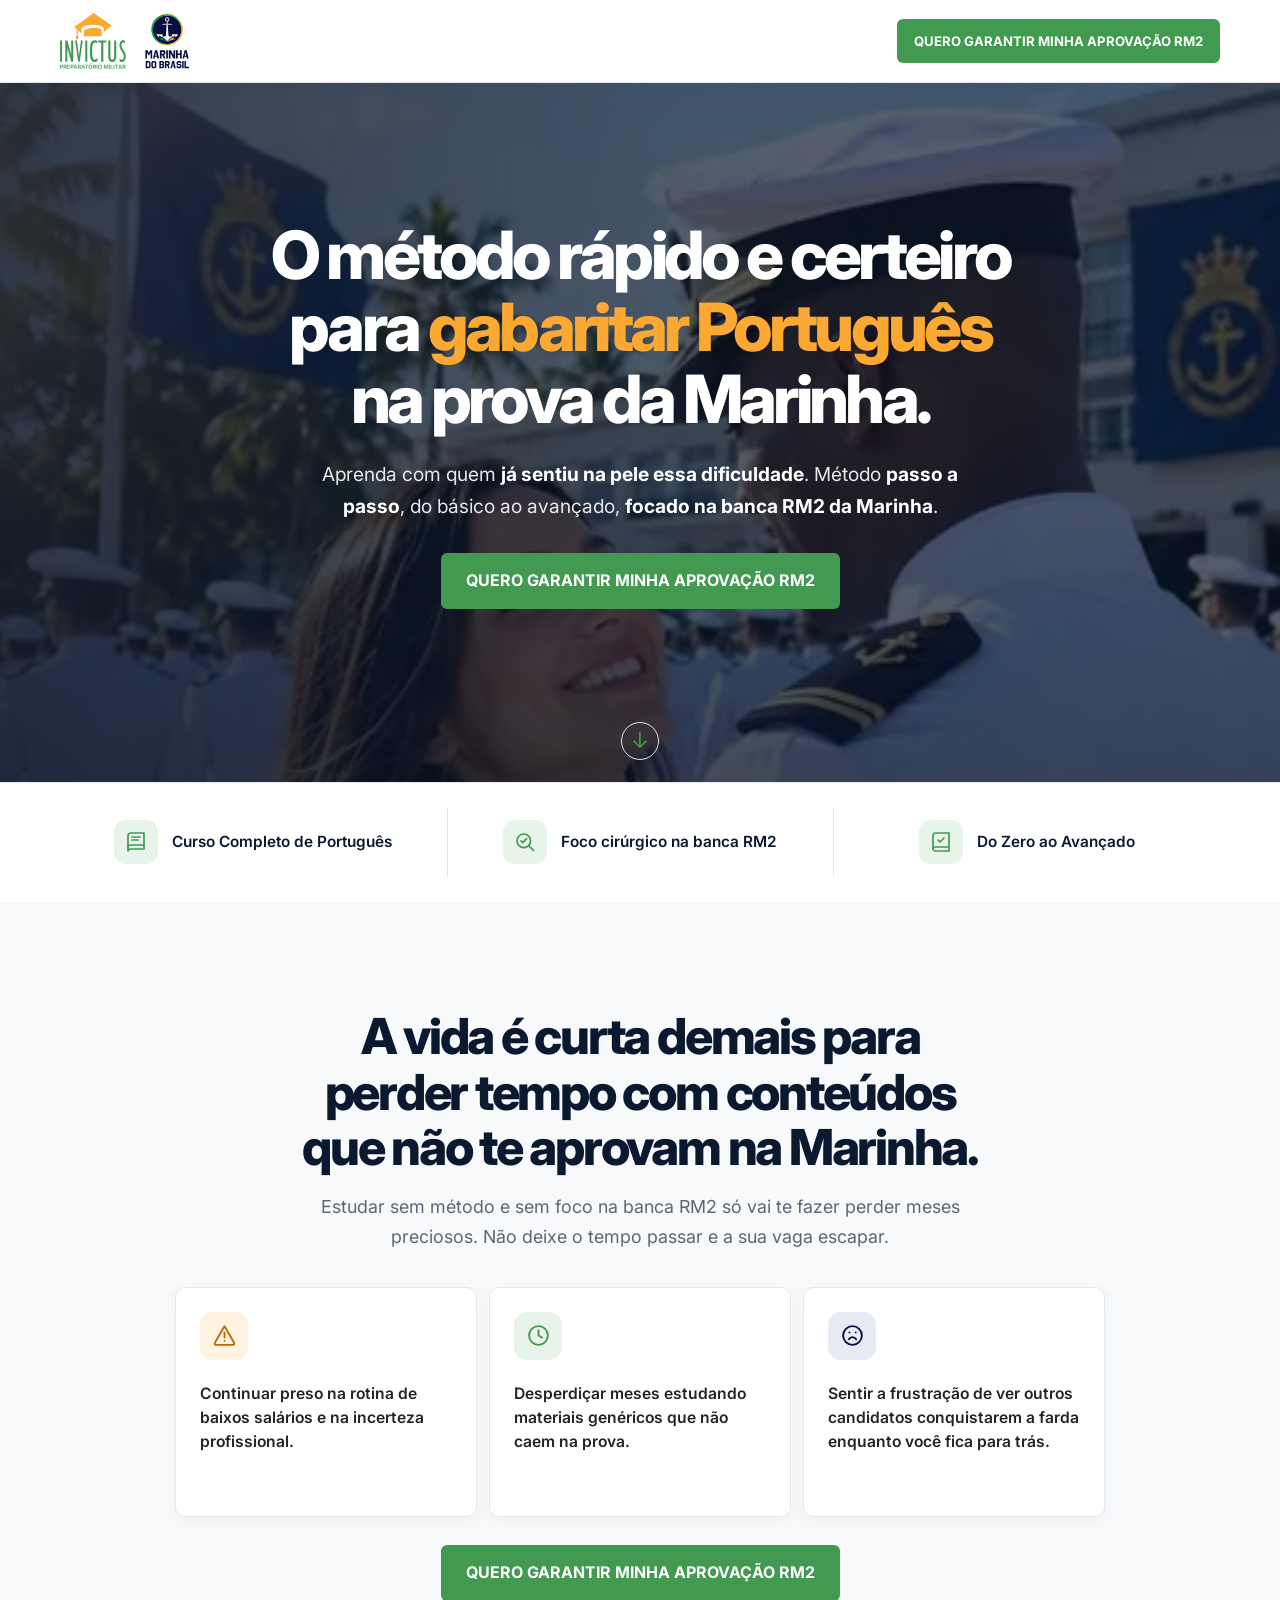
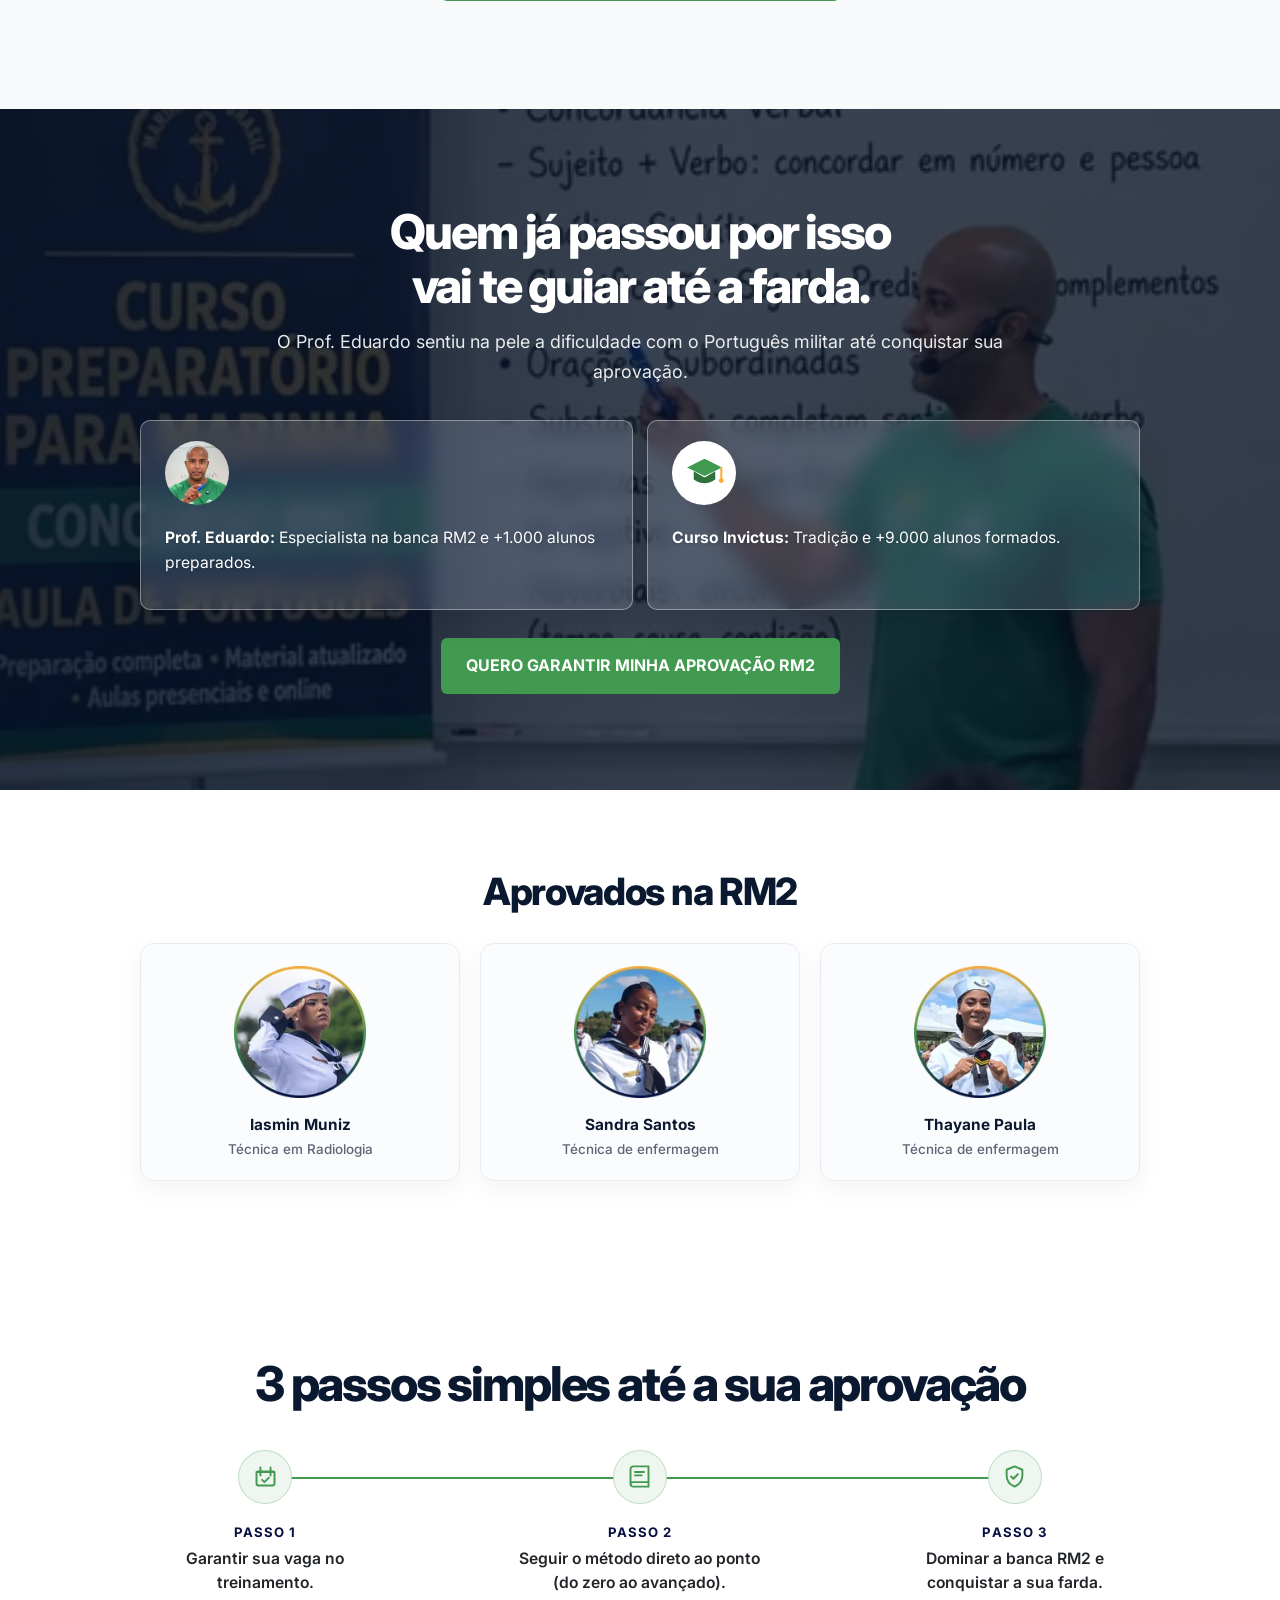
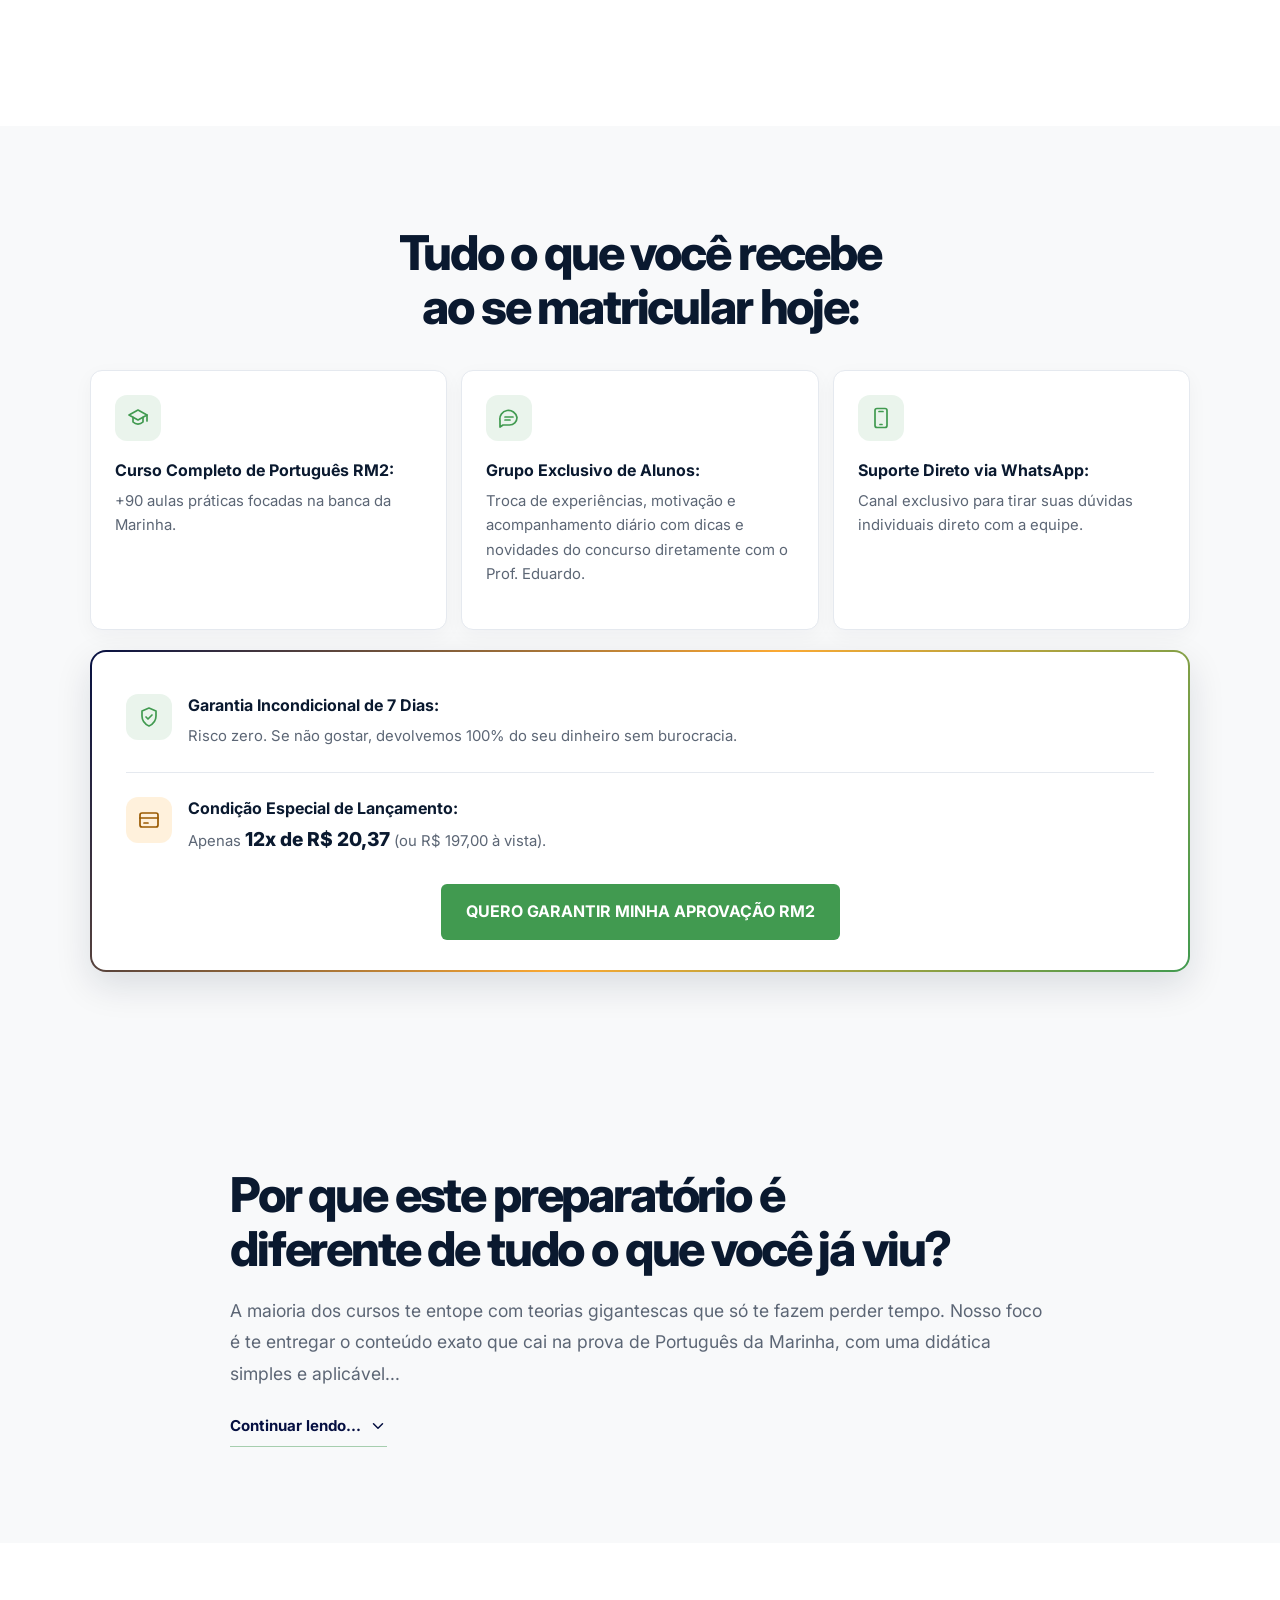
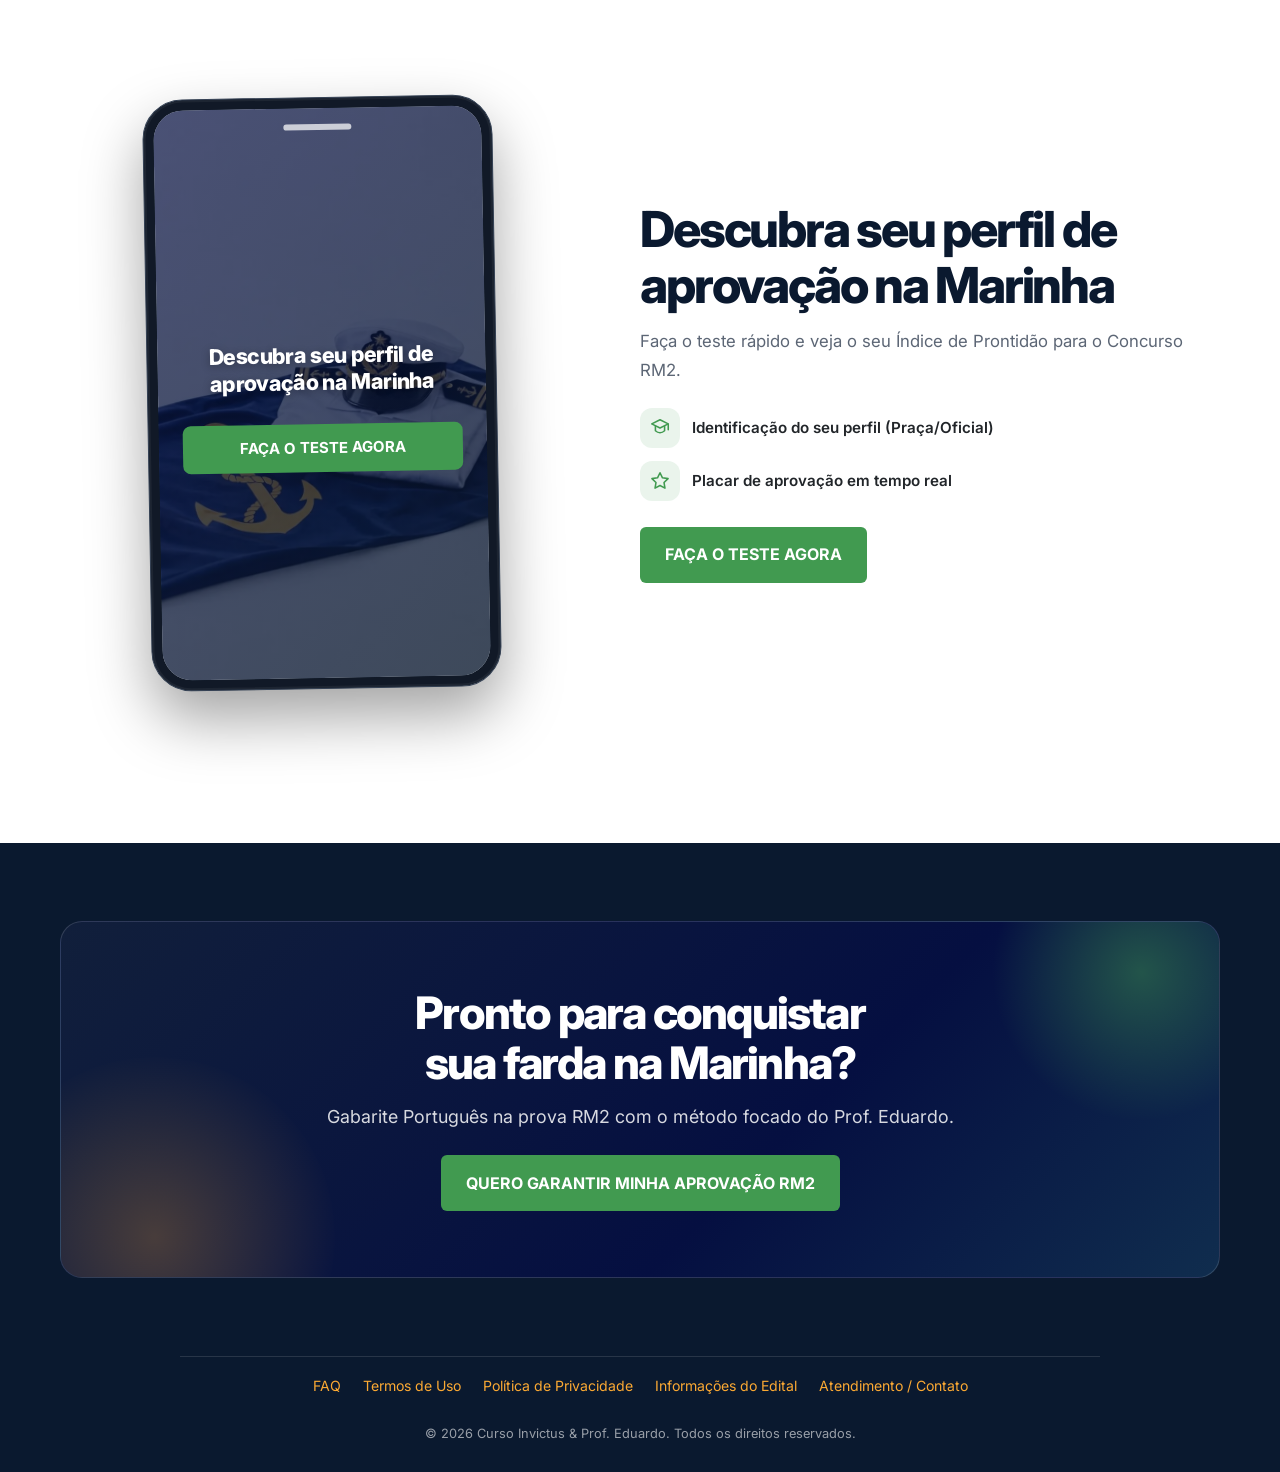
==== commit a01de3ab: "Alteração de logomarca" ====
--- a/index.html
+++ b/index.html
@@ -78,7 +78,7 @@
     <header class="header">
         <div class="container header-container">
             <a href="index.html" class="brand" aria-label="Invictus RM2 — início">
-                <img src="./assets/icons/logo-invictus.svg" alt="Invictus RM2" class="logo-img">
+                <img src="./assets/icons/logo-invictus-preparatorio-militar.svg" alt="Invictus RM2" class="logo-img">
                 <img src="./assets/icons/marinha-do-brasil-logo.svg" alt="Marinha do Brasil" class="logo-img">
             </a>
             <a href="https://pay.hotmart.com/M106665131F?bid=1792969627010" class="btn-primary btn-header">
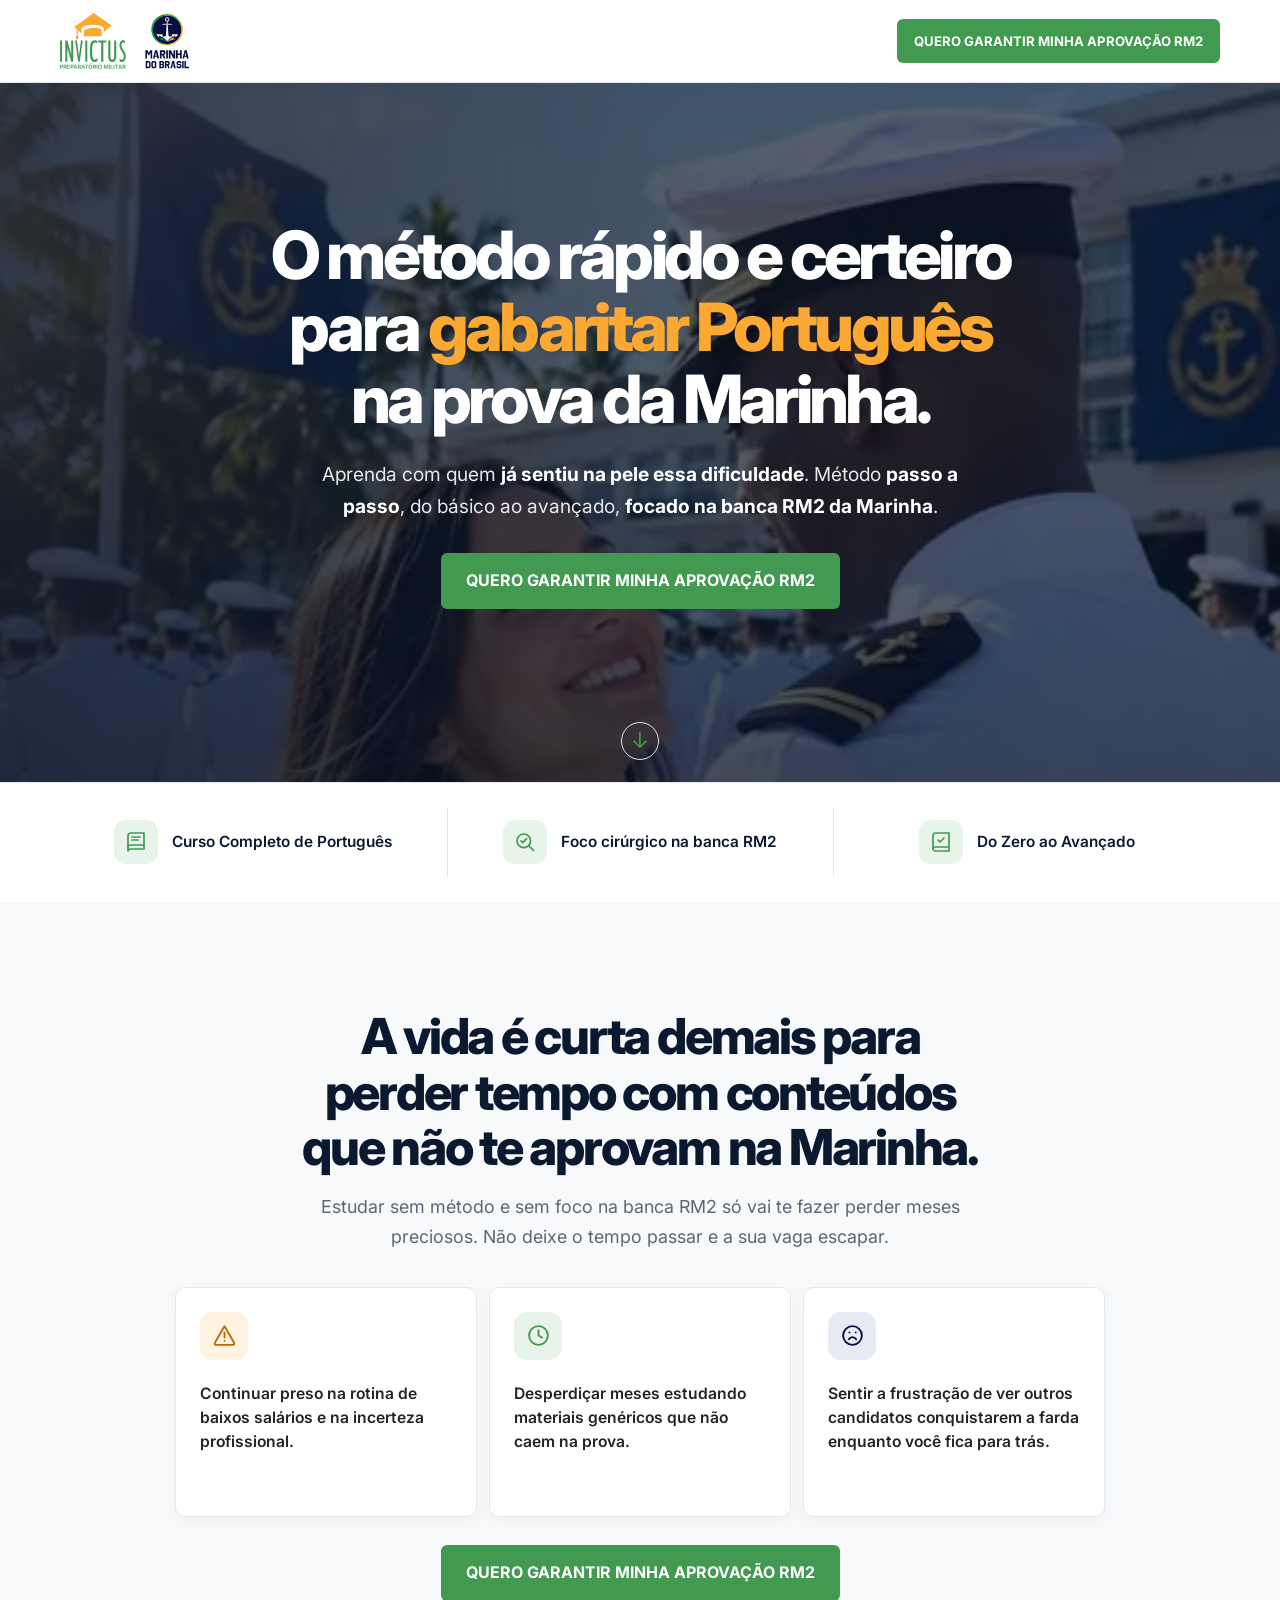
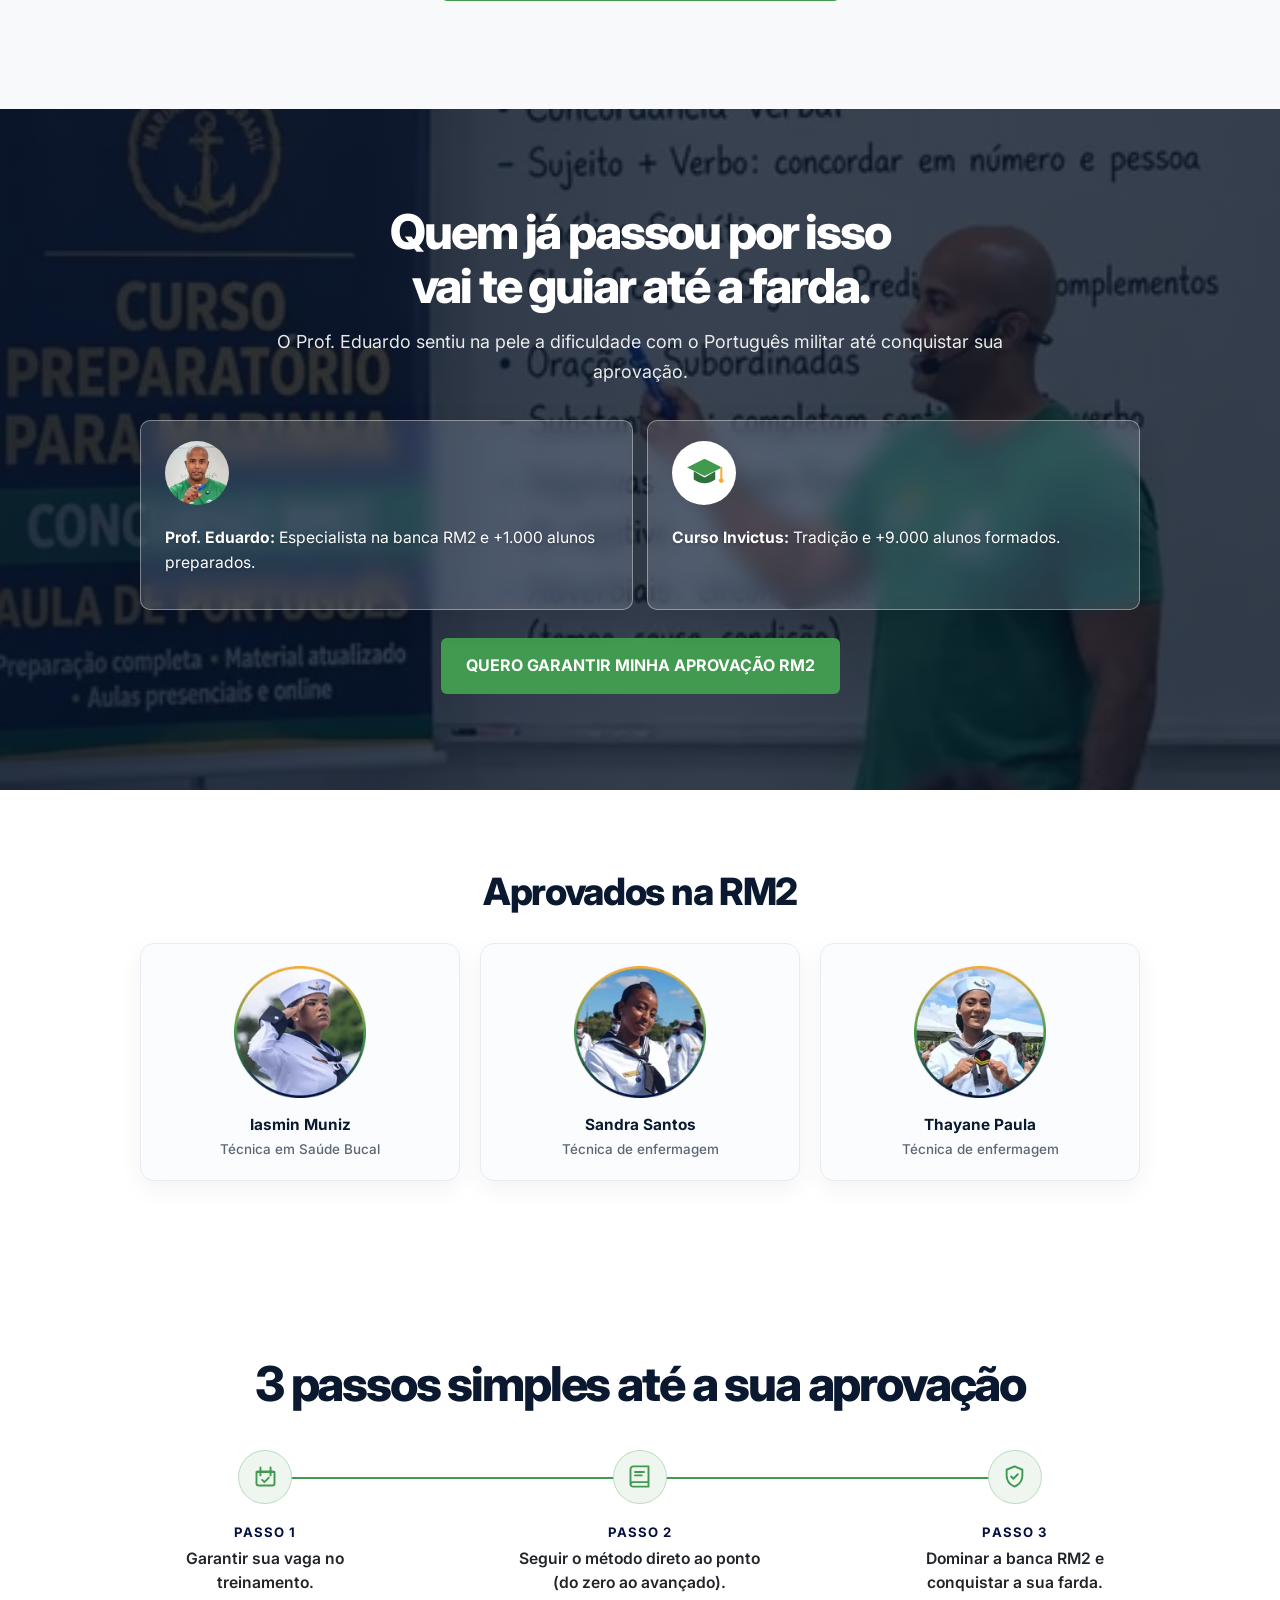
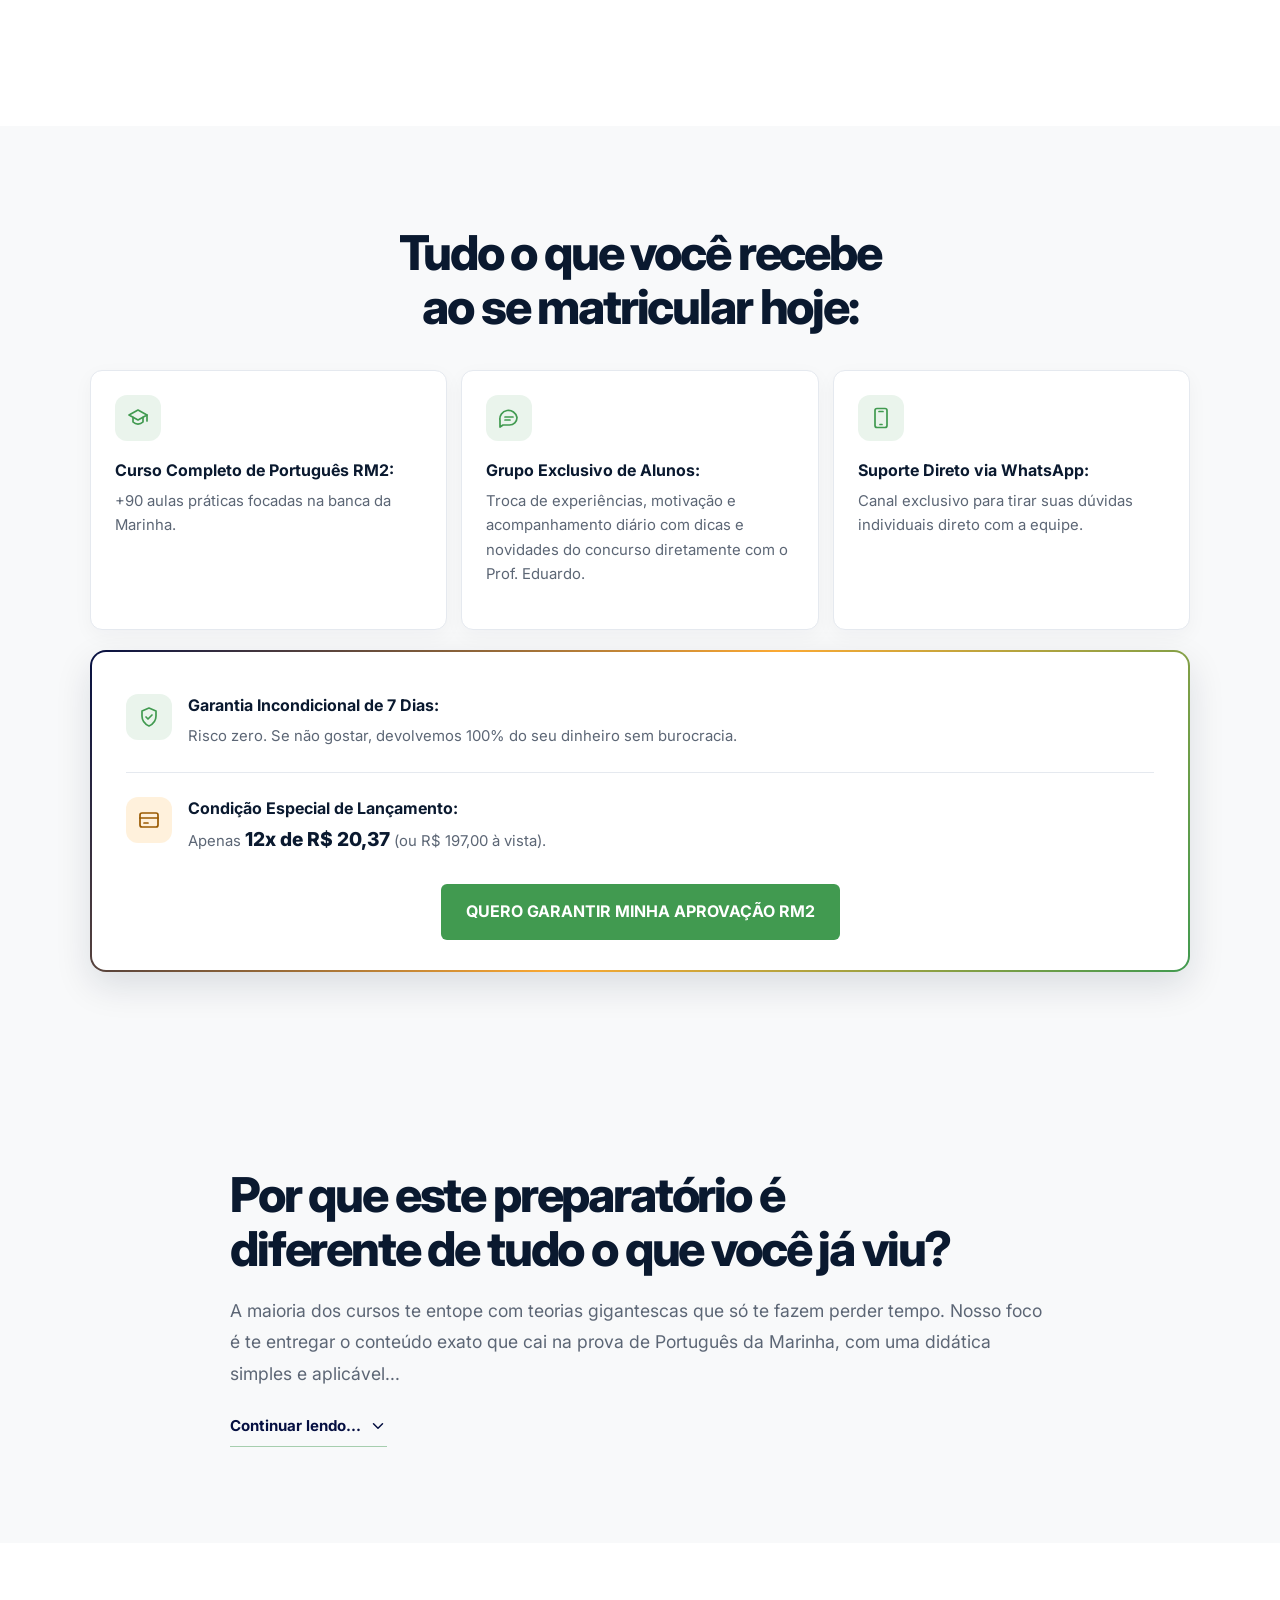
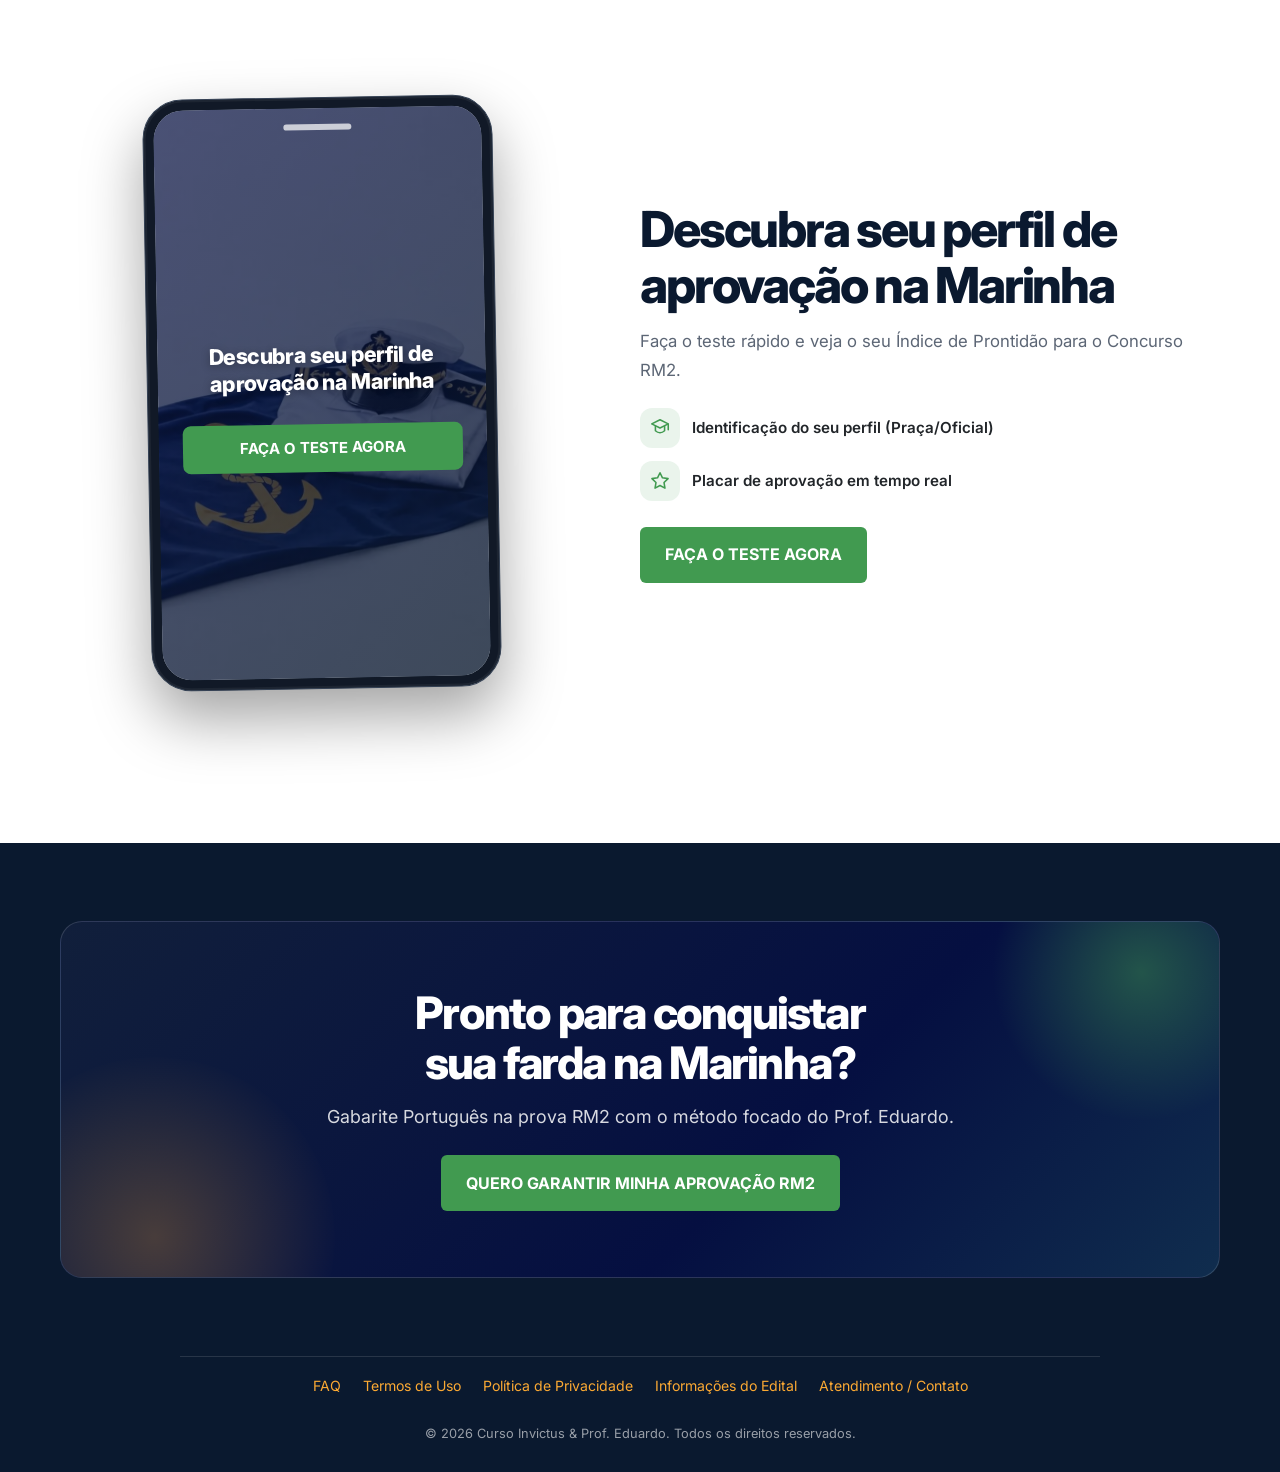
==== commit 0b0a7ea2: "Trocando nomenclatura de formação" ====
--- a/index.html
+++ b/index.html
@@ -189,7 +189,7 @@
                         <img src="./assets/images/Aprovada-marinha-rm2-160.webp" srcset="./assets/images/Aprovada-marinha-rm2-160.webp 160w, ./assets/images/Aprovada-marinha-rm2-320.webp 320w, ./assets/images/Aprovada-marinha-rm2.webp 500w" sizes="(max-width: 560px) 76px, 132px" width="500" height="500" alt="Aprovada na RM2" loading="lazy" decoding="async">
                         <div class="graduate-proof-caption">
                             <p class="graduate-proof-name">Iasmin Muniz</p>
-                            <p class="graduate-proof-role">Técnica em Radiologia</p>
+                            <p class="graduate-proof-role">Técnica em Saúde Bucal</p>
                         </div>
                     </article>
                     <article class="graduate-proof-card">
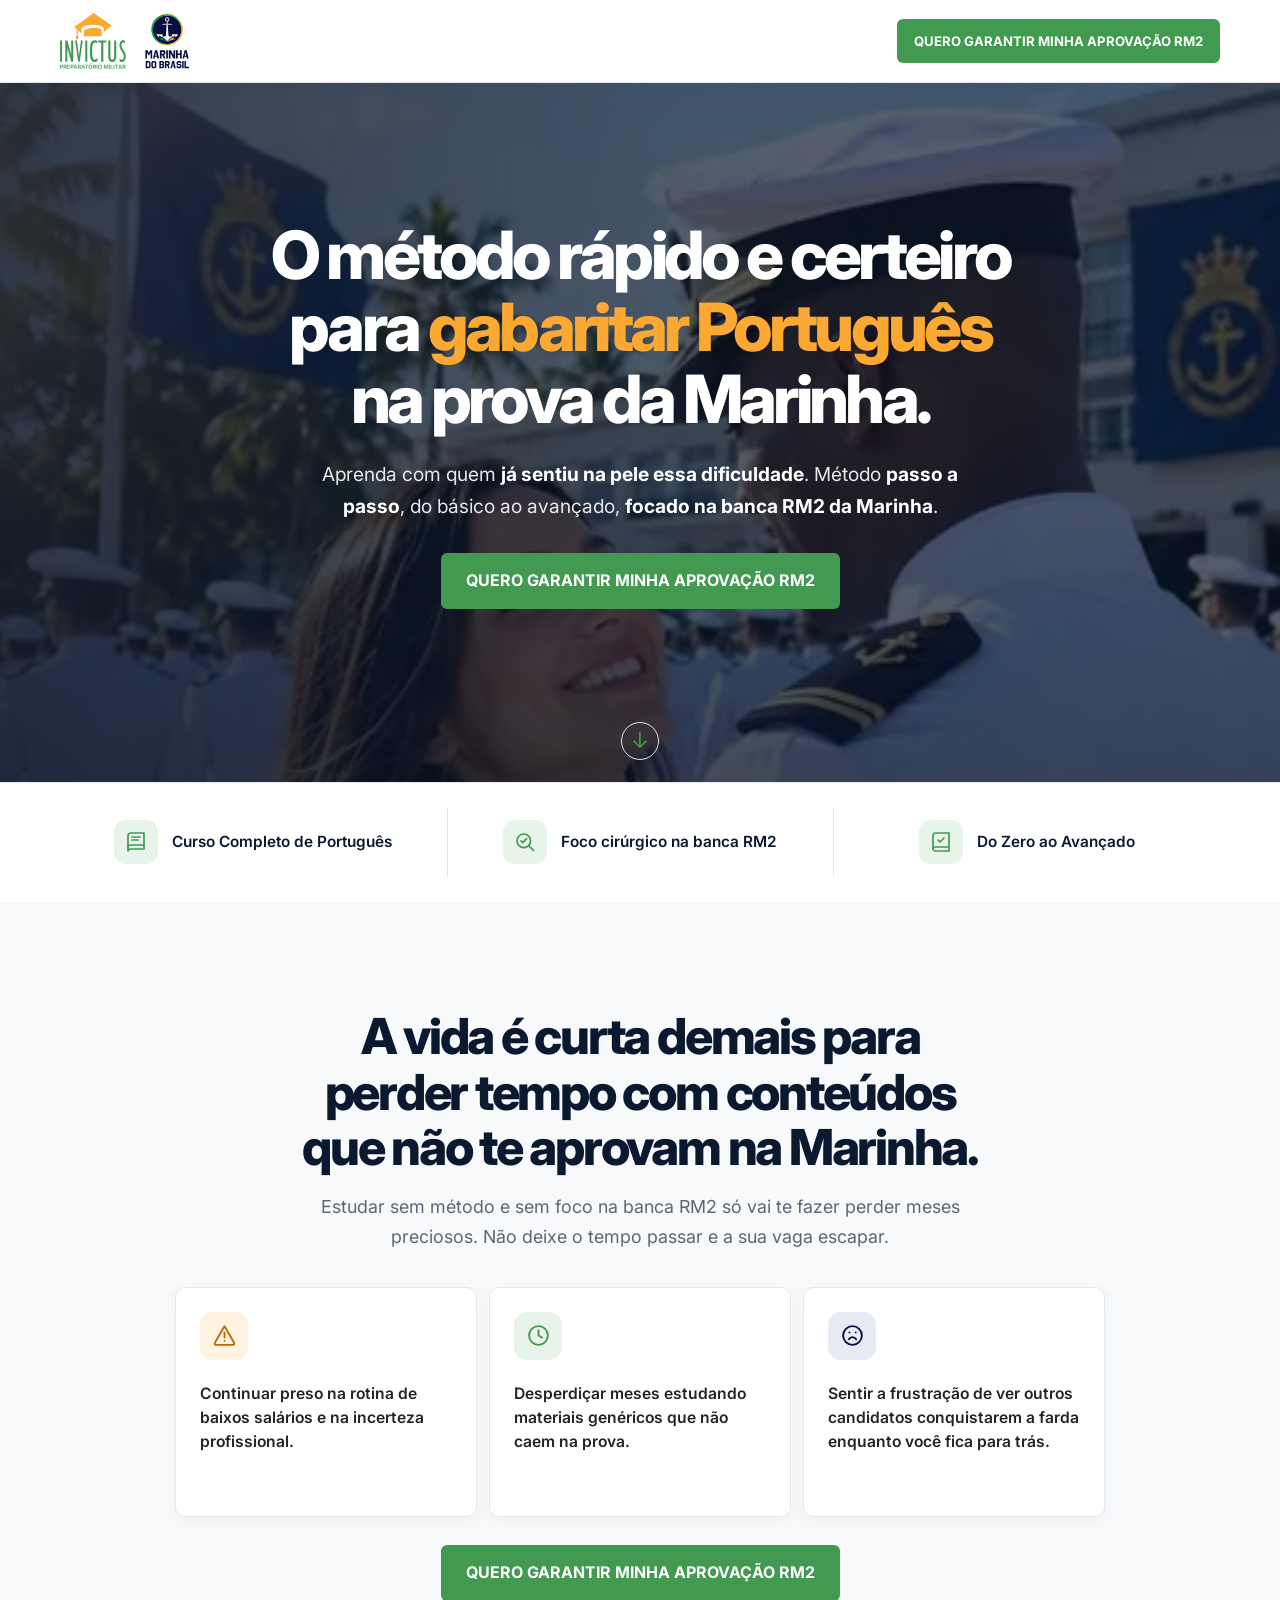
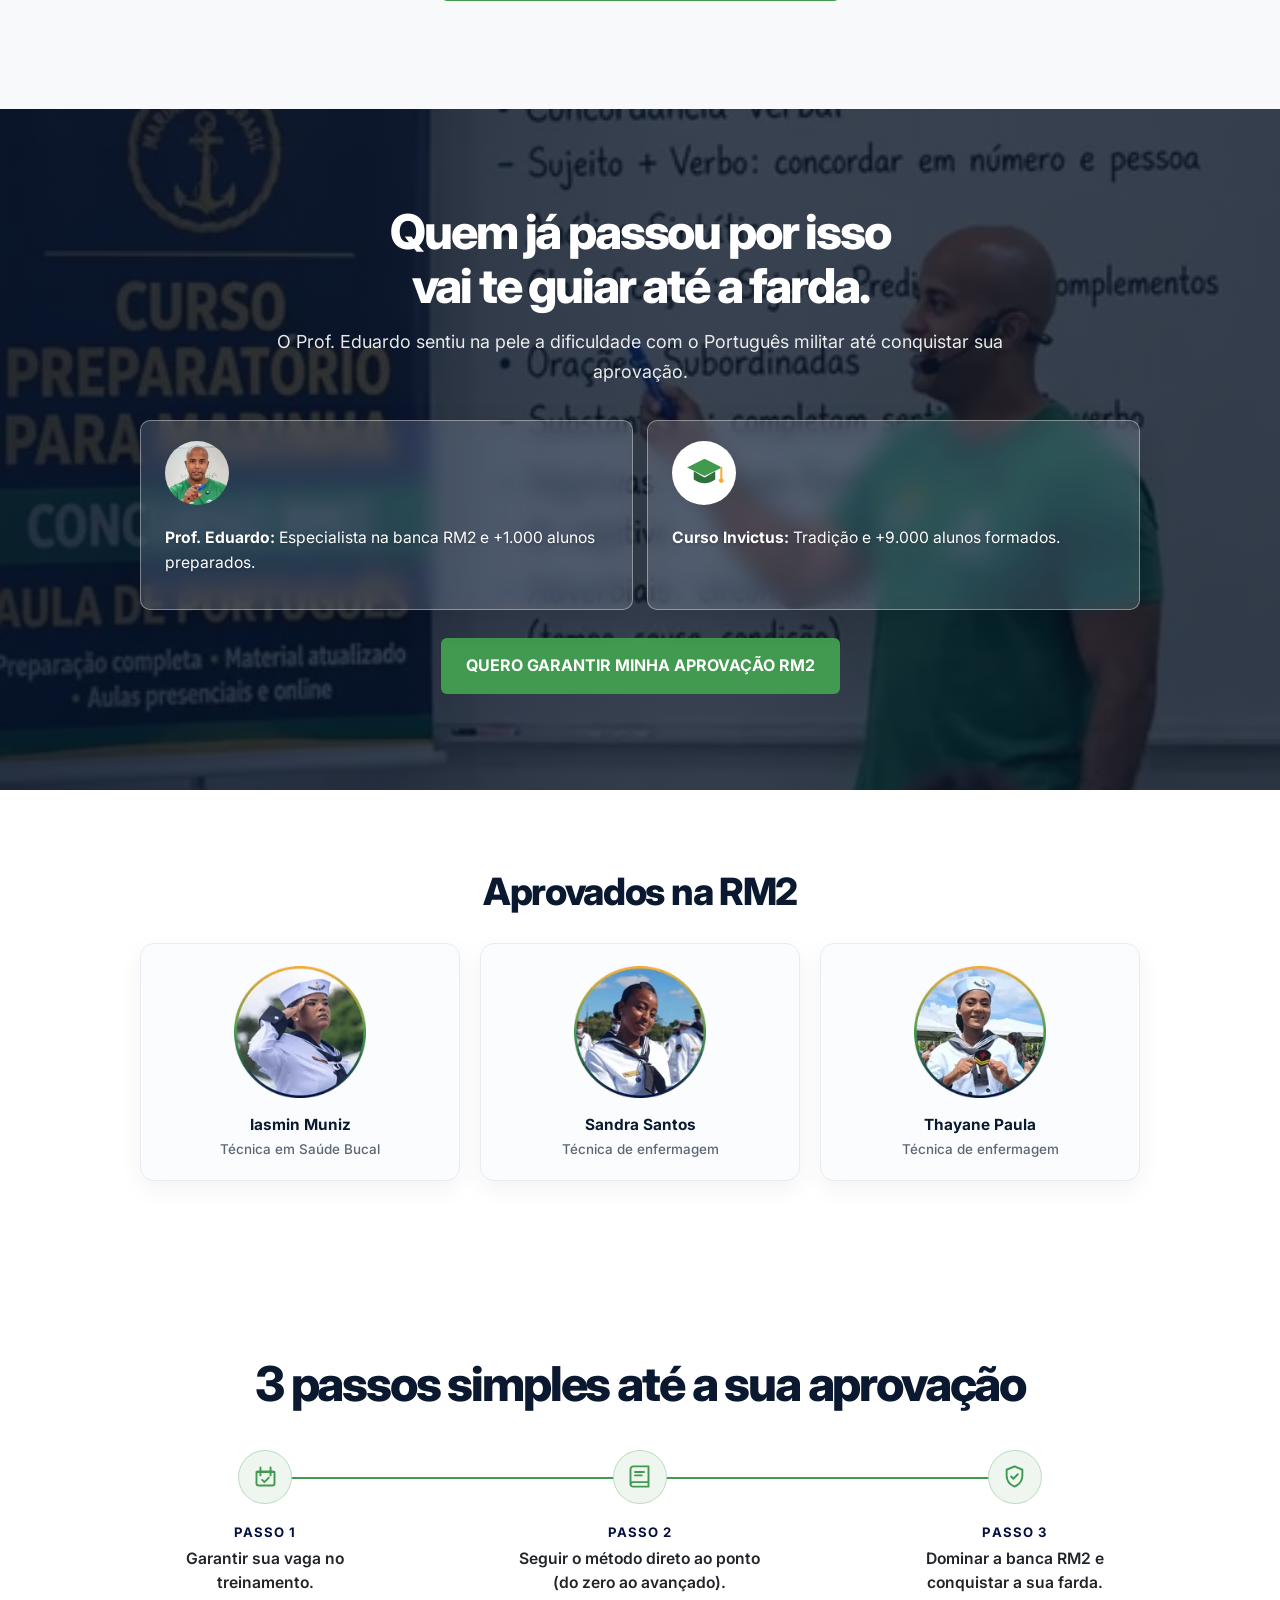
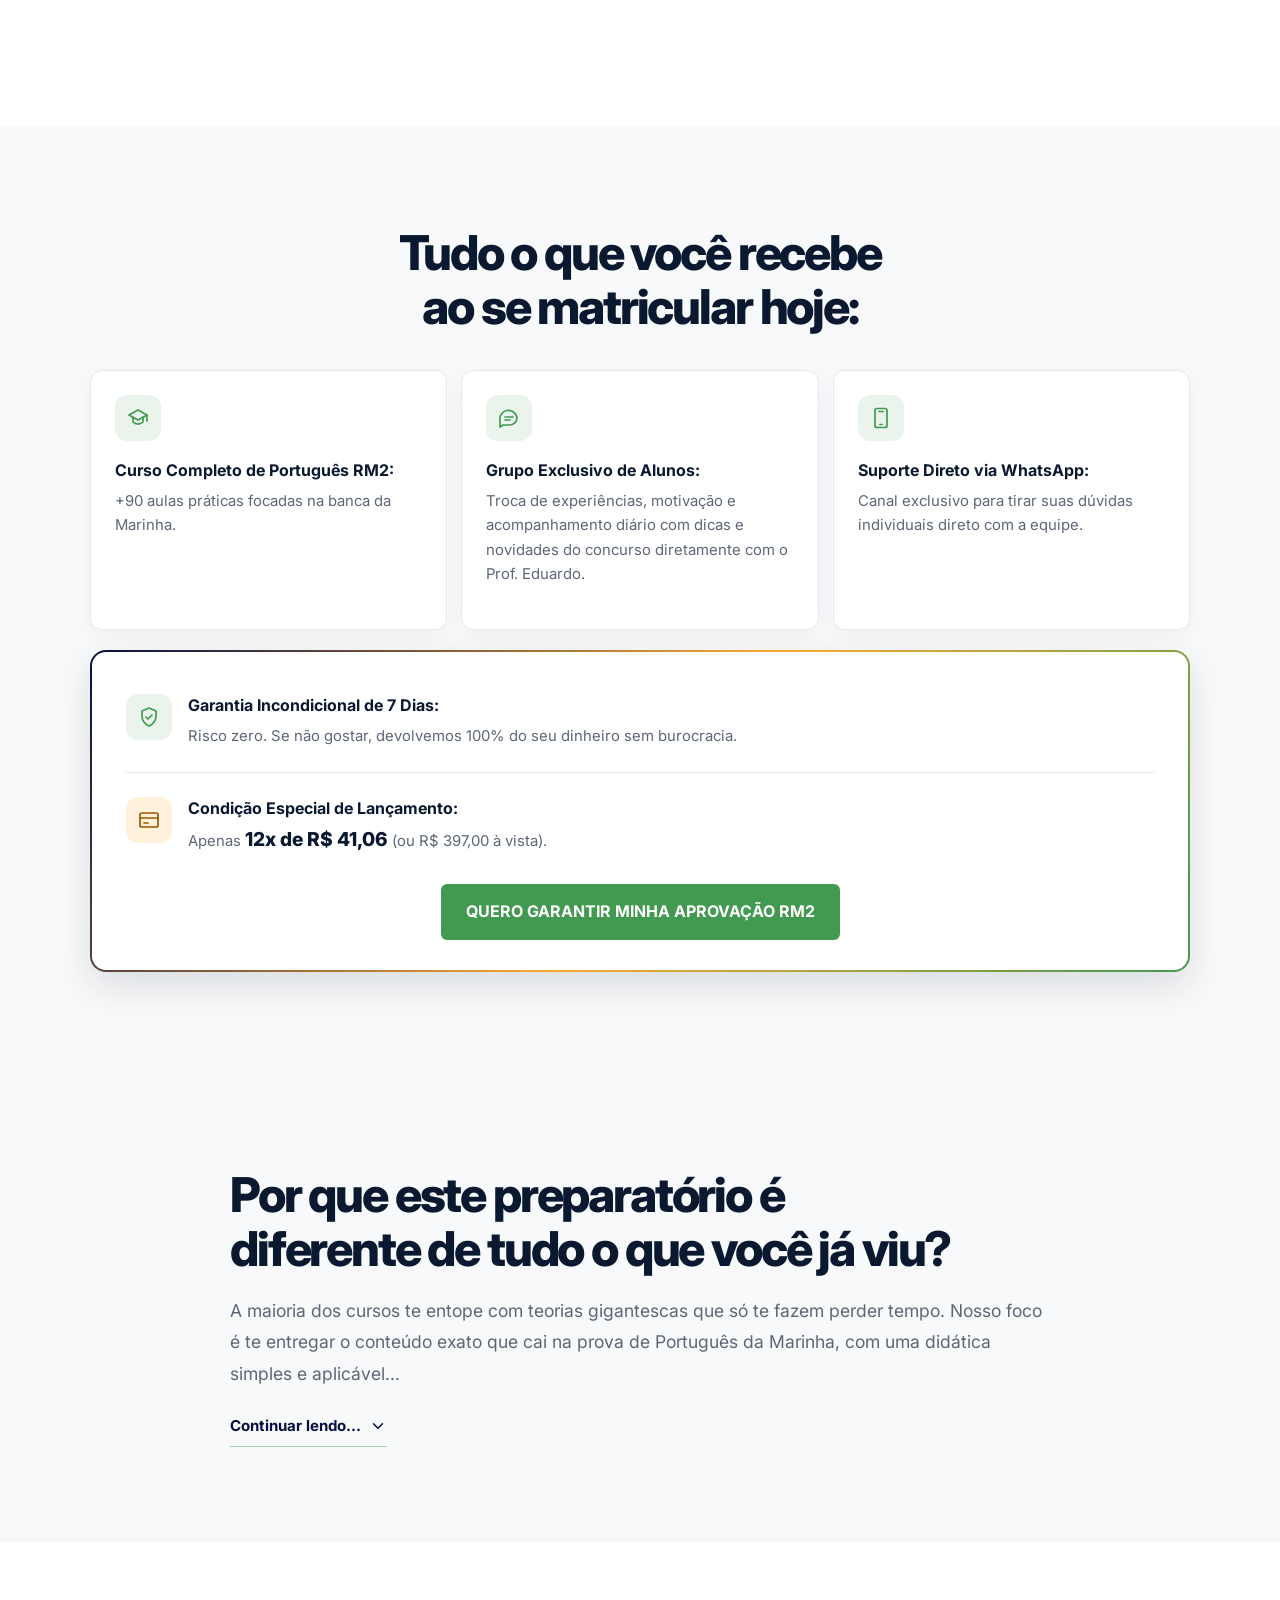
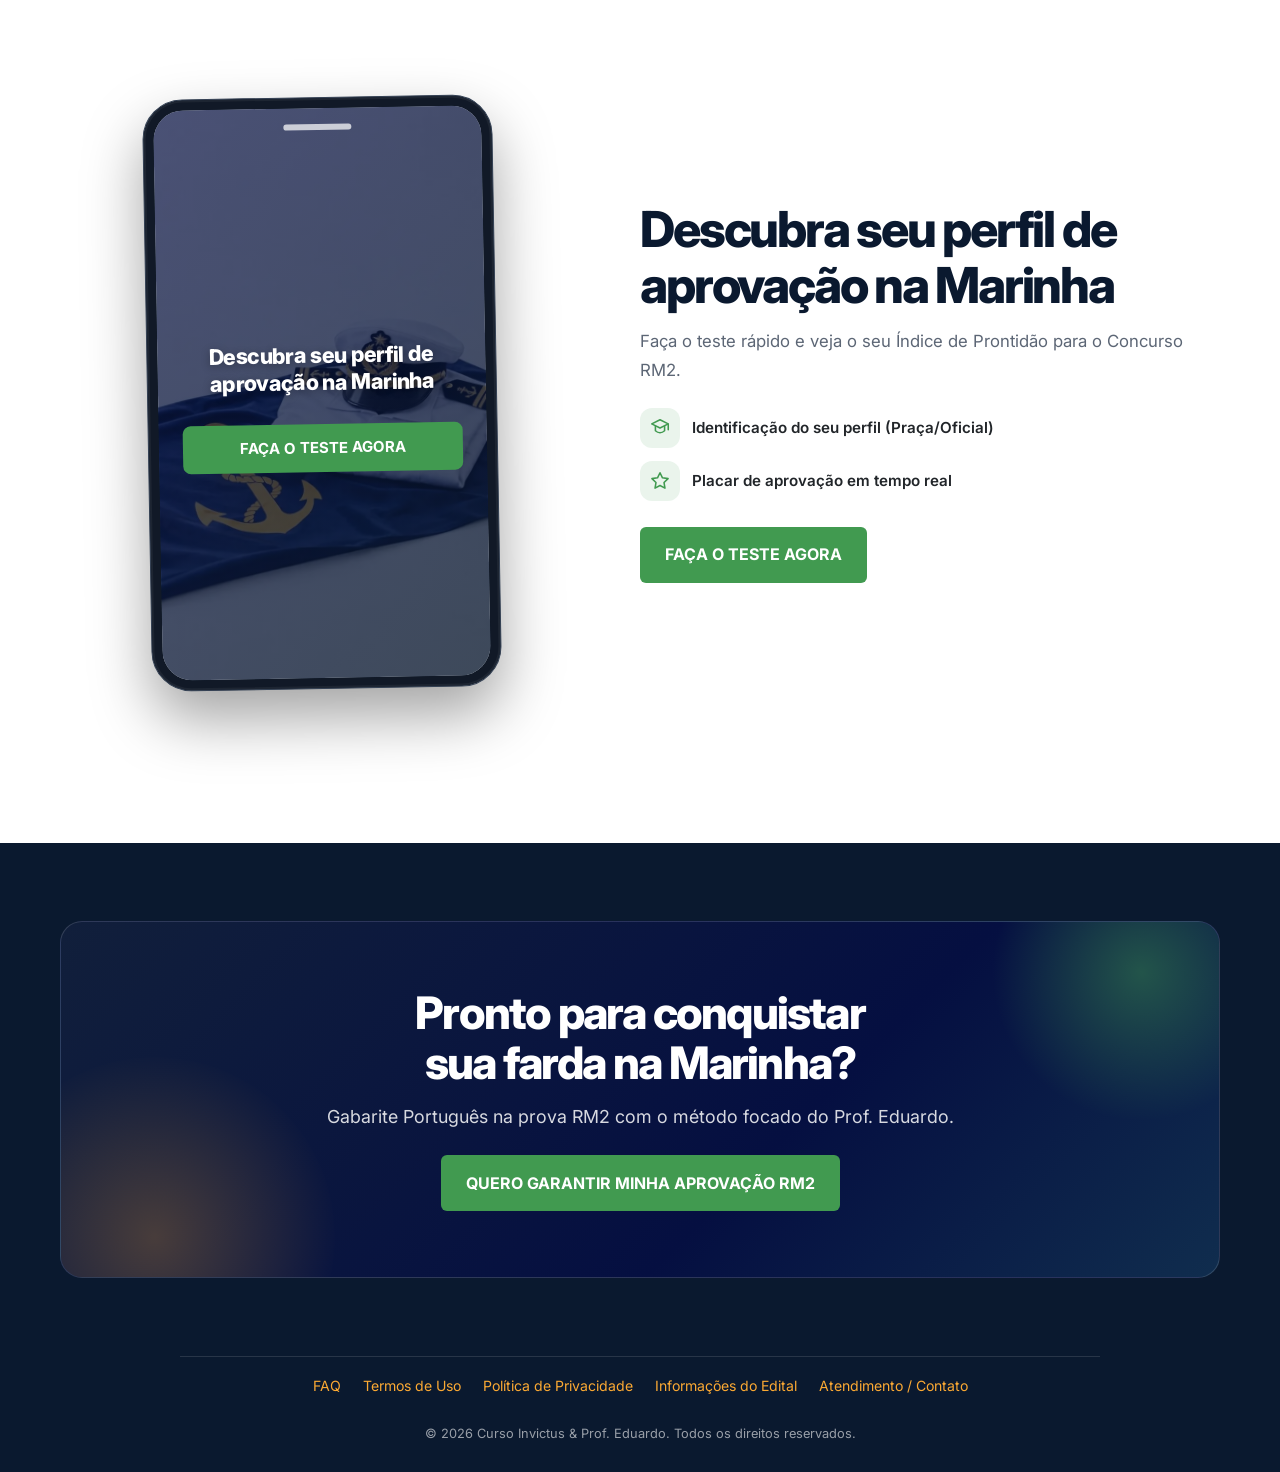
==== commit 9c6602ef: "Ateração do preço" ====
--- a/index.html
+++ b/index.html
@@ -258,7 +258,7 @@
                         </article>
                         <article class="offer-price">
                             <span class="offer-icon" aria-hidden="true"><svg viewBox="0 0 24 24" fill="none"><rect x="3" y="5" width="18" height="14" rx="2"/><path d="M3 10h18M7 15h4"/></svg></span>
-                            <div><h3>Condição Especial de Lançamento:</h3><p>Apenas <strong>12x de R$ 20,37</strong> <span>(ou R$ 197,00 à vista)</span>.</p></div>
+                            <div><h3>Condição Especial de Lançamento:</h3><p>Apenas <strong>12x de R$ 41,06</strong> <span>(ou R$ 397,00 à vista)</span>.</p></div>
                         </article>
                         <div class="offer-cta">
                             <a href="https://pay.hotmart.com/M106665131F?bid=1792969627010" class="btn-primary btn-large">
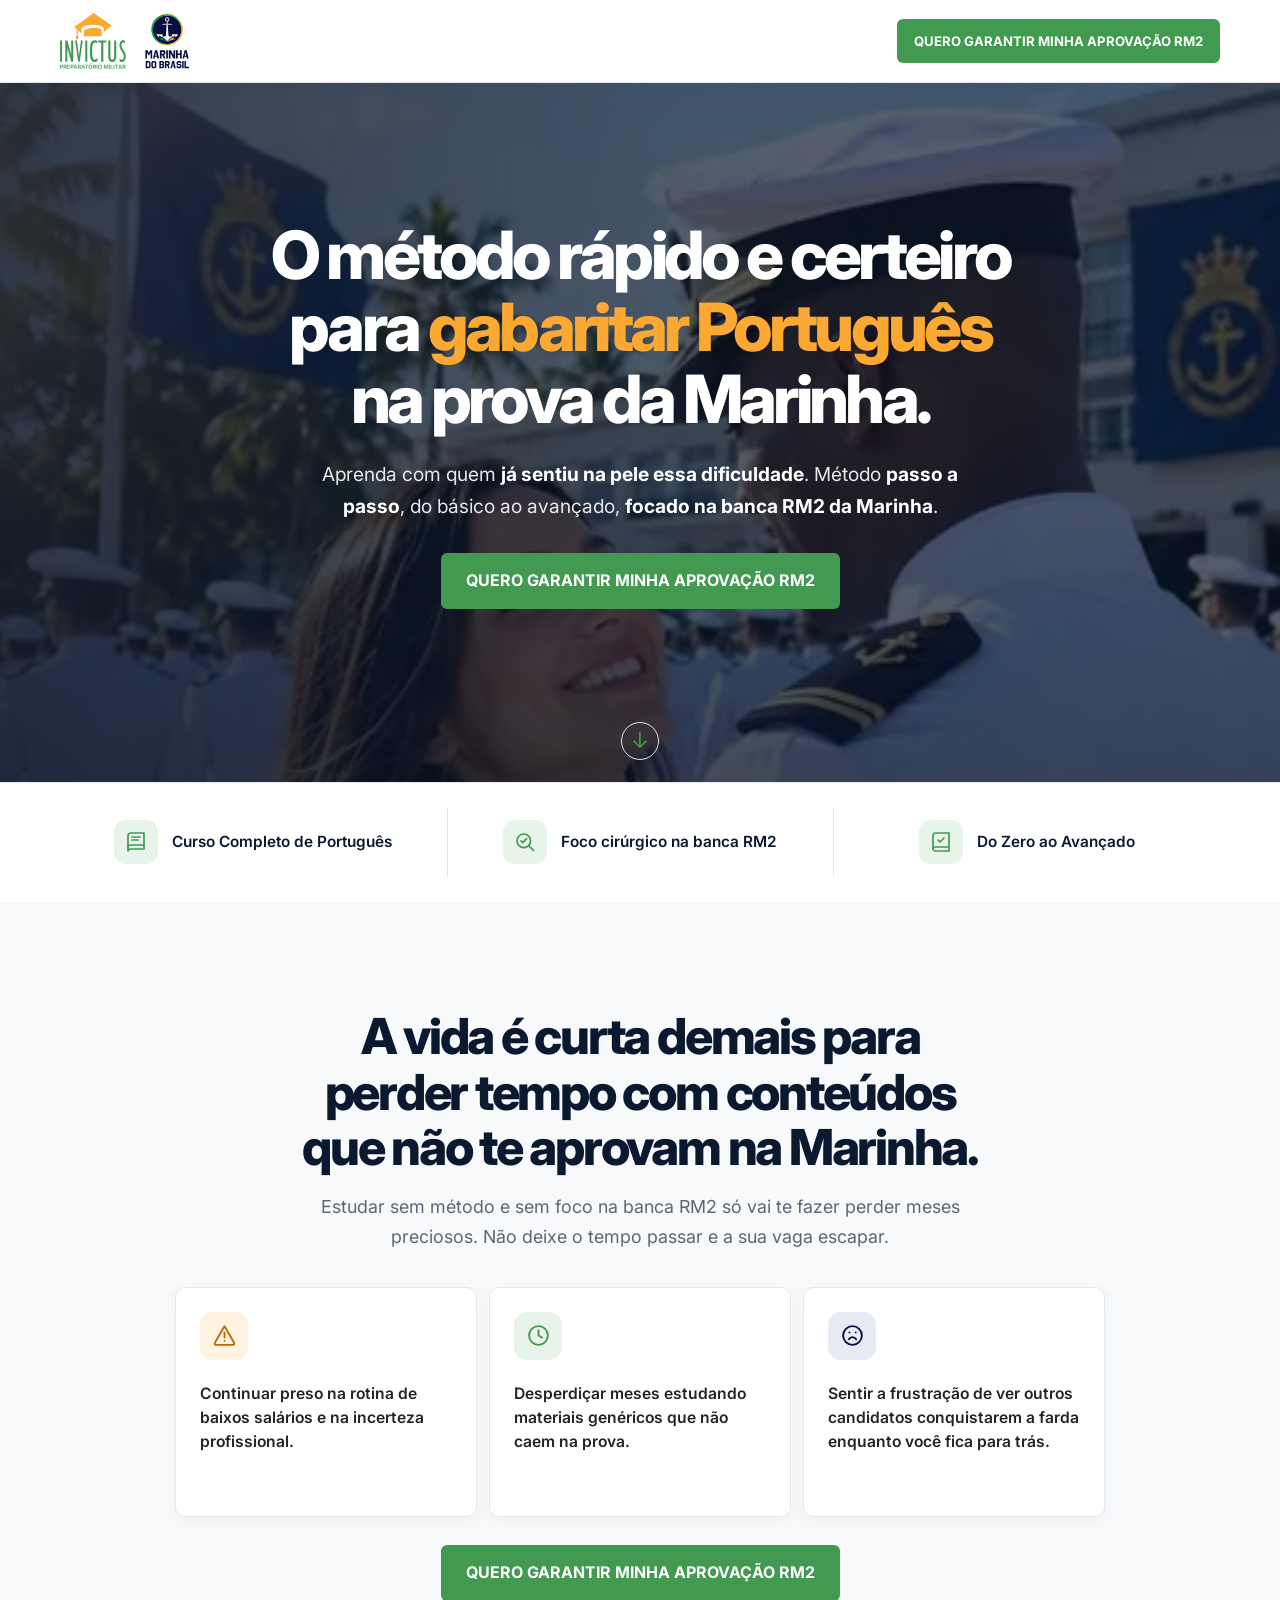
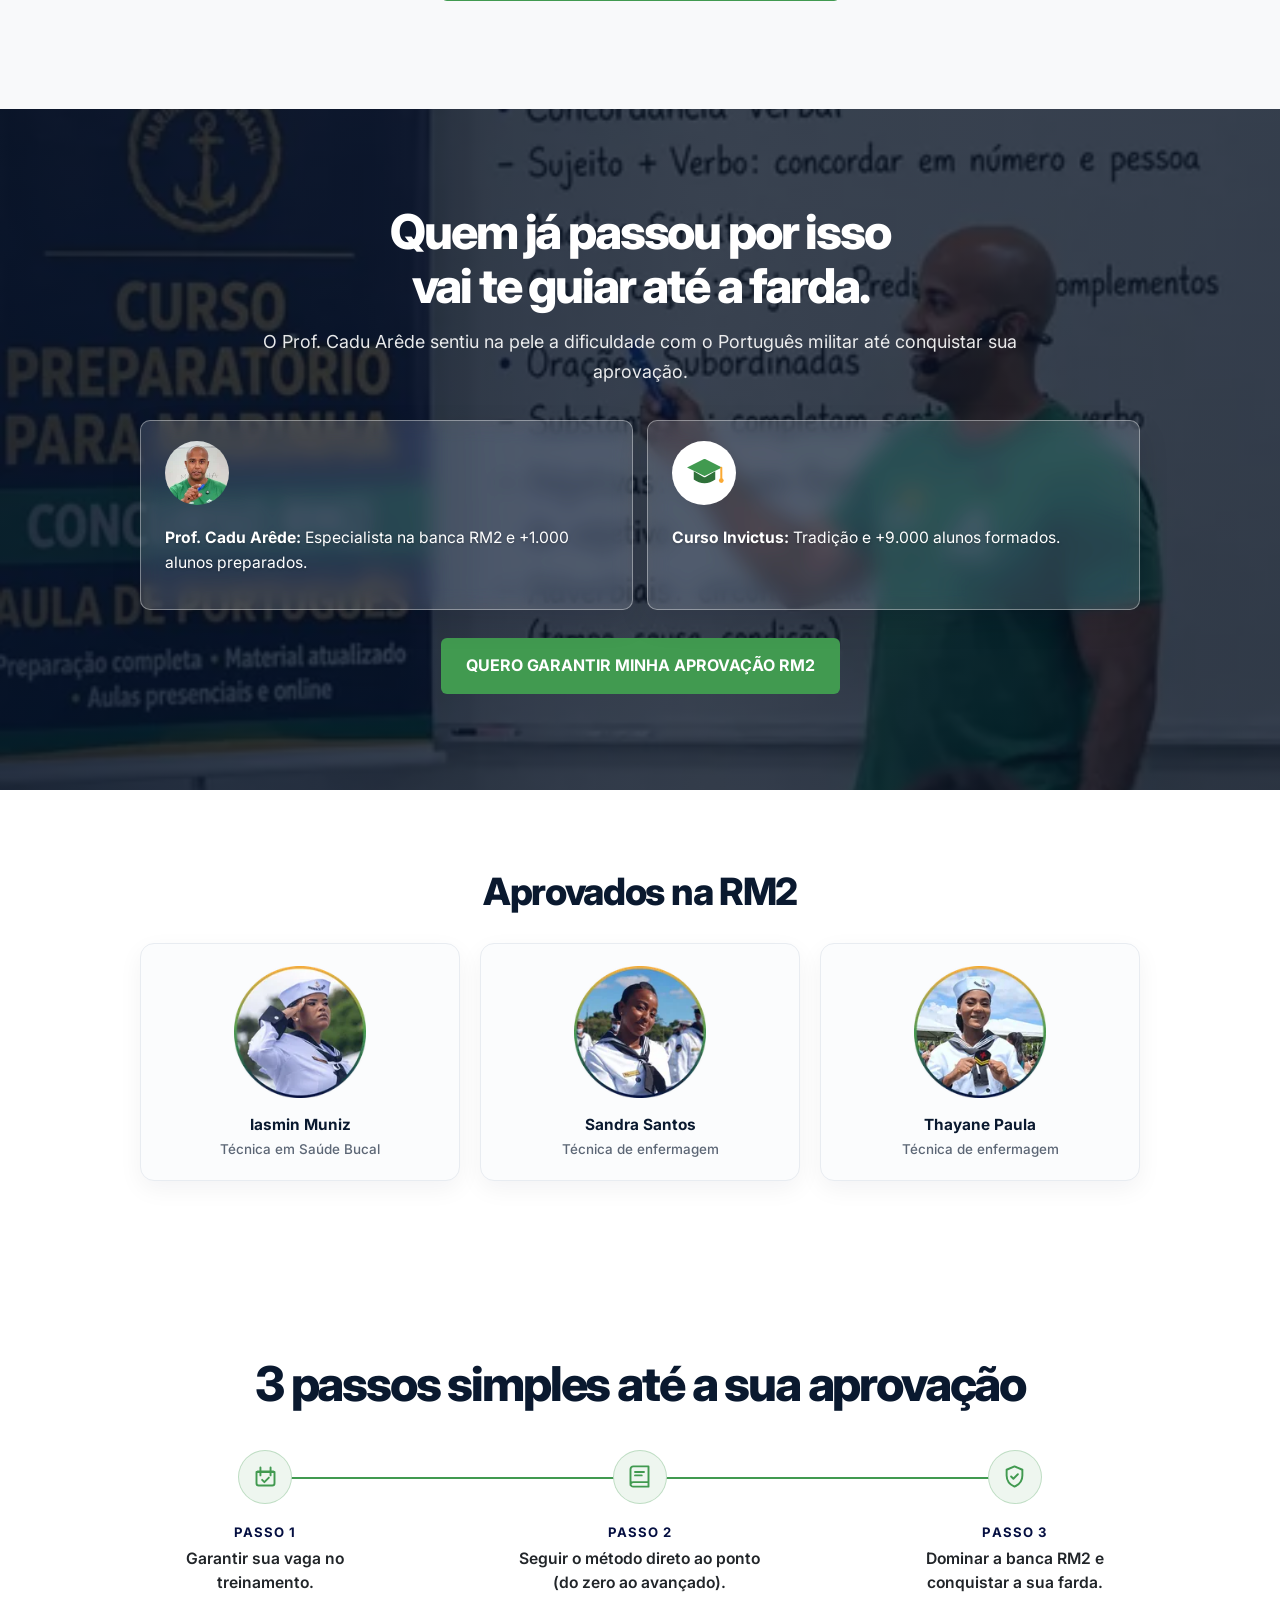
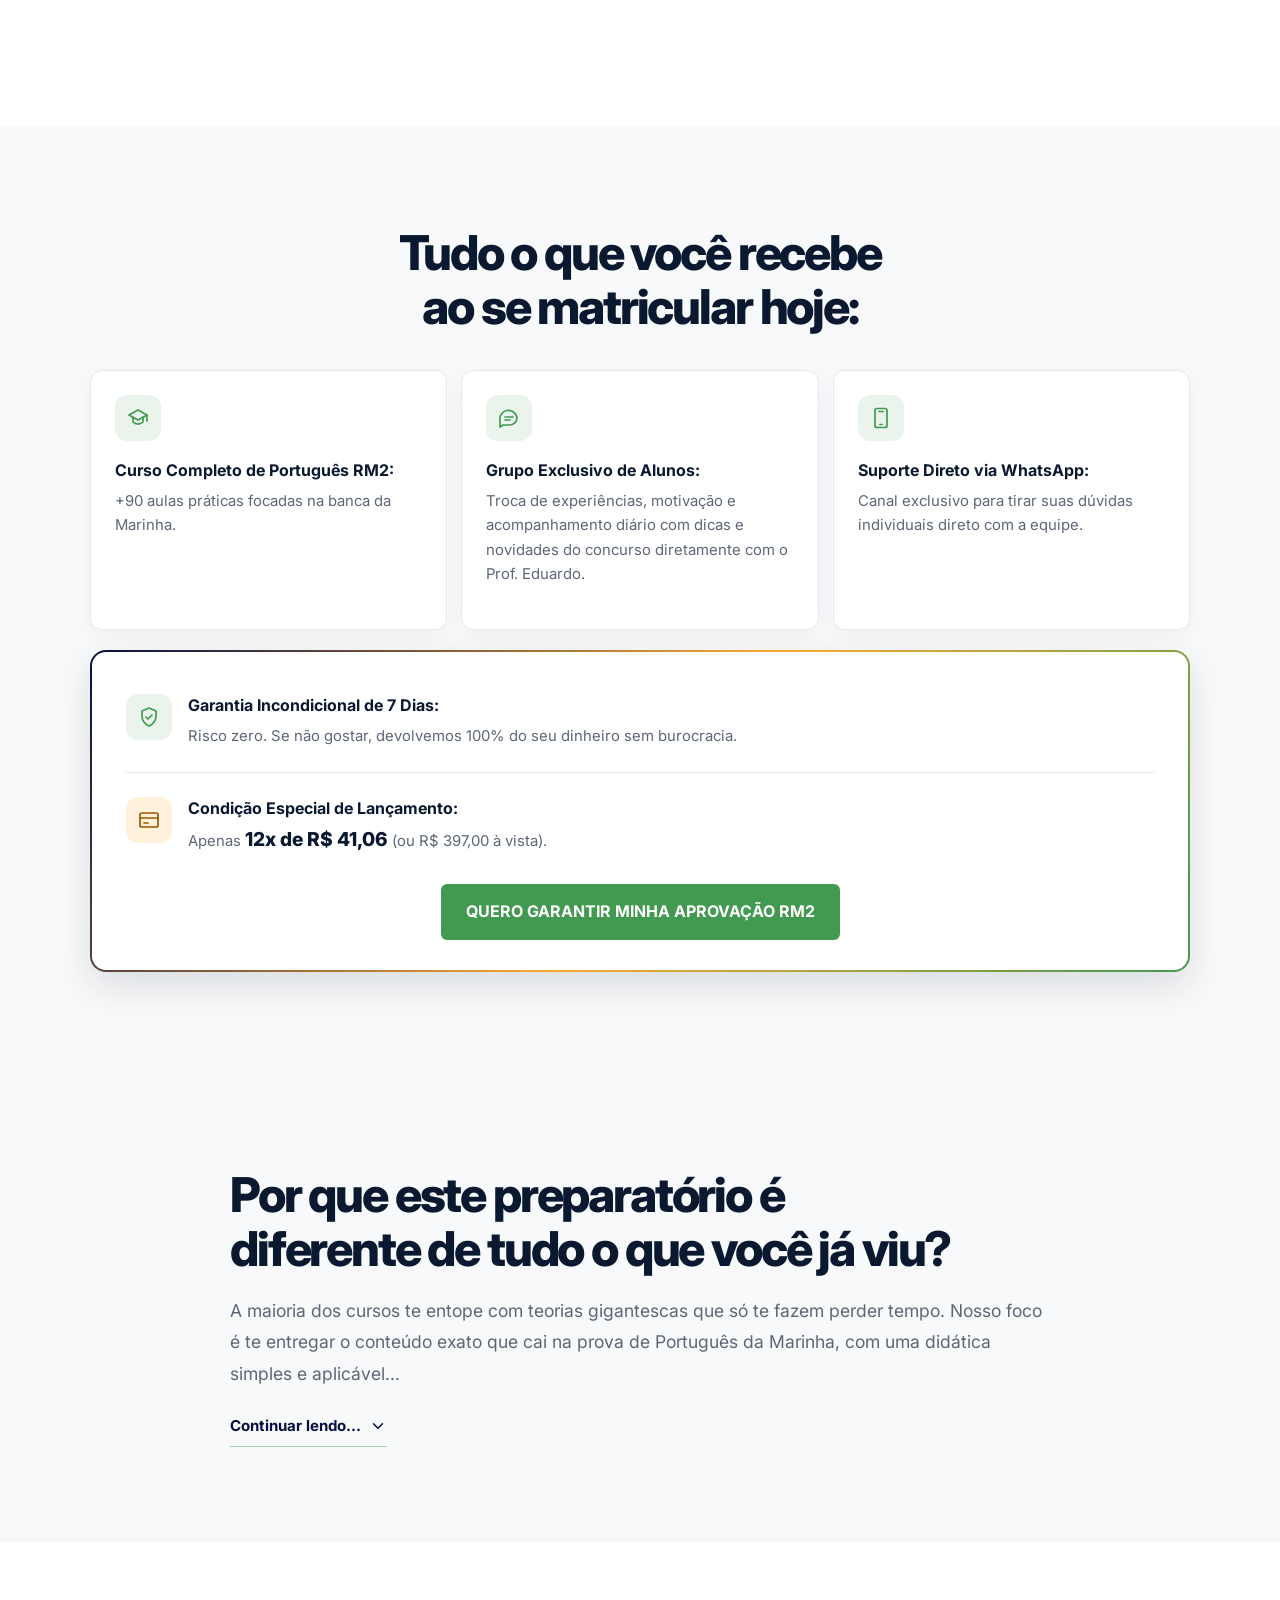
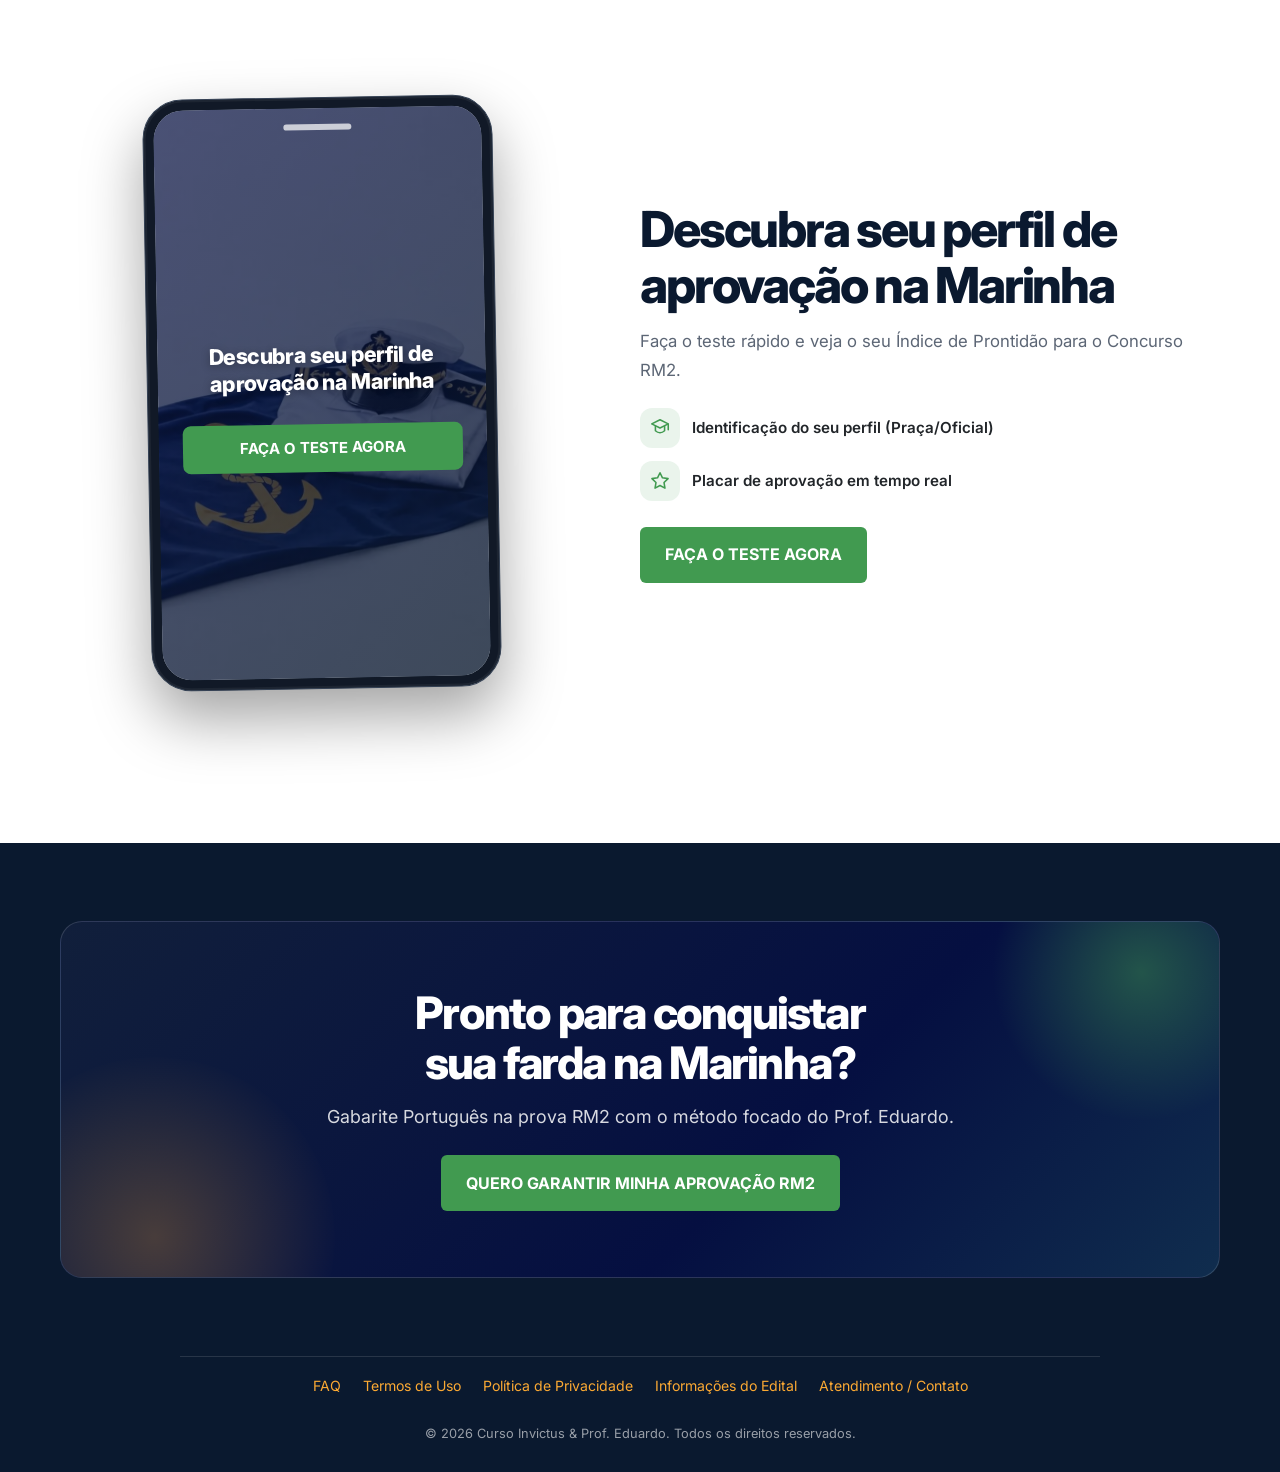
==== commit bc863235: "Ateração nome professor" ====
--- a/index.html
+++ b/index.html
@@ -160,12 +160,12 @@
             <div class="container guide-container">
                 <div class="guide-intro">
                     <h2 class="guide-title" id="guide-title">Quem já passou por isso vai te guiar até a farda.</h2>
-                    <p class="guide-description">O Prof. Eduardo sentiu na pele a dificuldade com o Português militar até conquistar sua aprovação.</p>
+                    <p class="guide-description">O Prof. Cadu Arêde sentiu na pele a dificuldade com o Português militar até conquistar sua aprovação.</p>
                 </div>
                 <div class="guide-highlights">
                     <article class="guide-highlight">
                         <img src="./assets/images/professor-eduardo-128.webp" srcset="./assets/images/professor-eduardo-128.webp 128w, ./assets/images/professor-eduardo-256.webp 256w" sizes="64px" width="64" height="64" alt="Prof. Eduardo" class="guide-avatar" loading="lazy" decoding="async">
-                        <p><strong>Prof. Eduardo:</strong> Especialista na banca RM2 e +1.000 alunos preparados.</p>
+                        <p><strong>Prof. Cadu Arêde:</strong> Especialista na banca RM2 e +1.000 alunos preparados.</p>
                     </article>
                     <article class="guide-highlight">
                         <span class="guide-hat"><img src="./assets/icons/invictus-chapeu.svg" alt="" aria-hidden="true"></span>
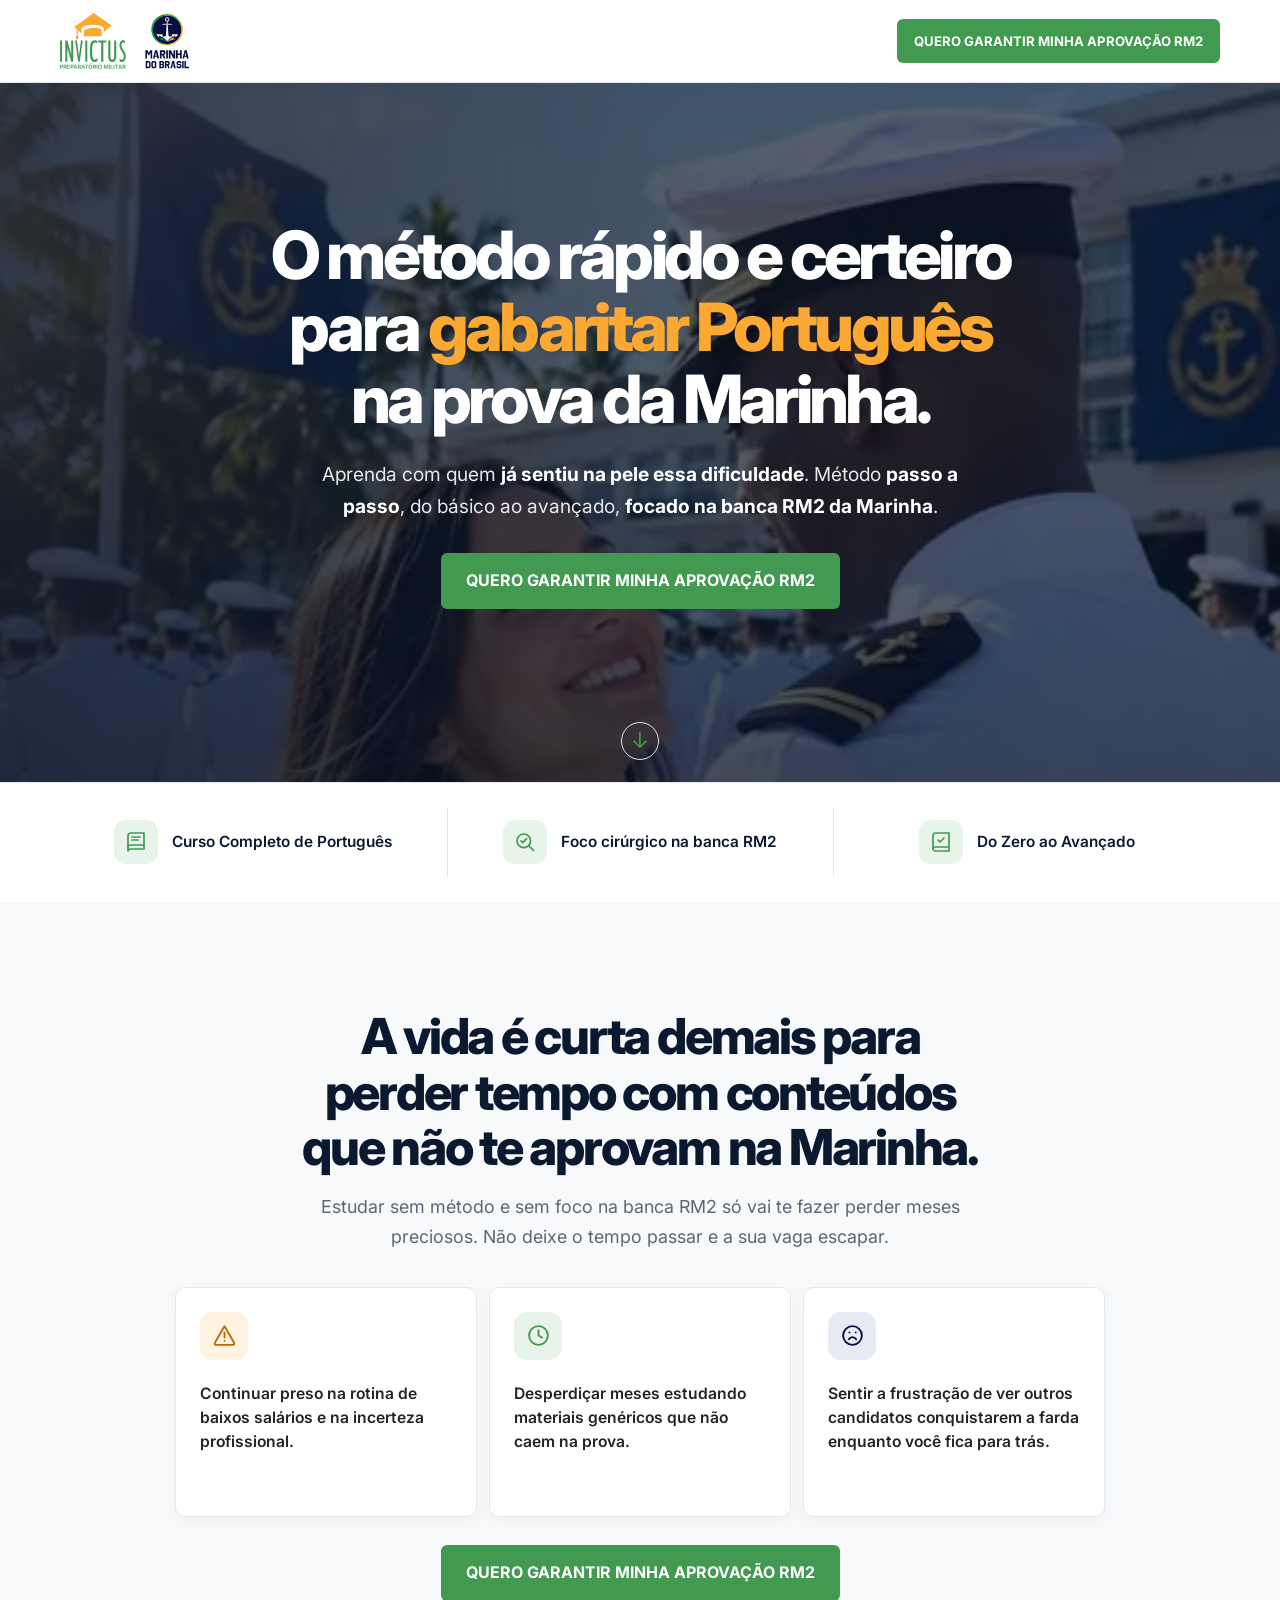
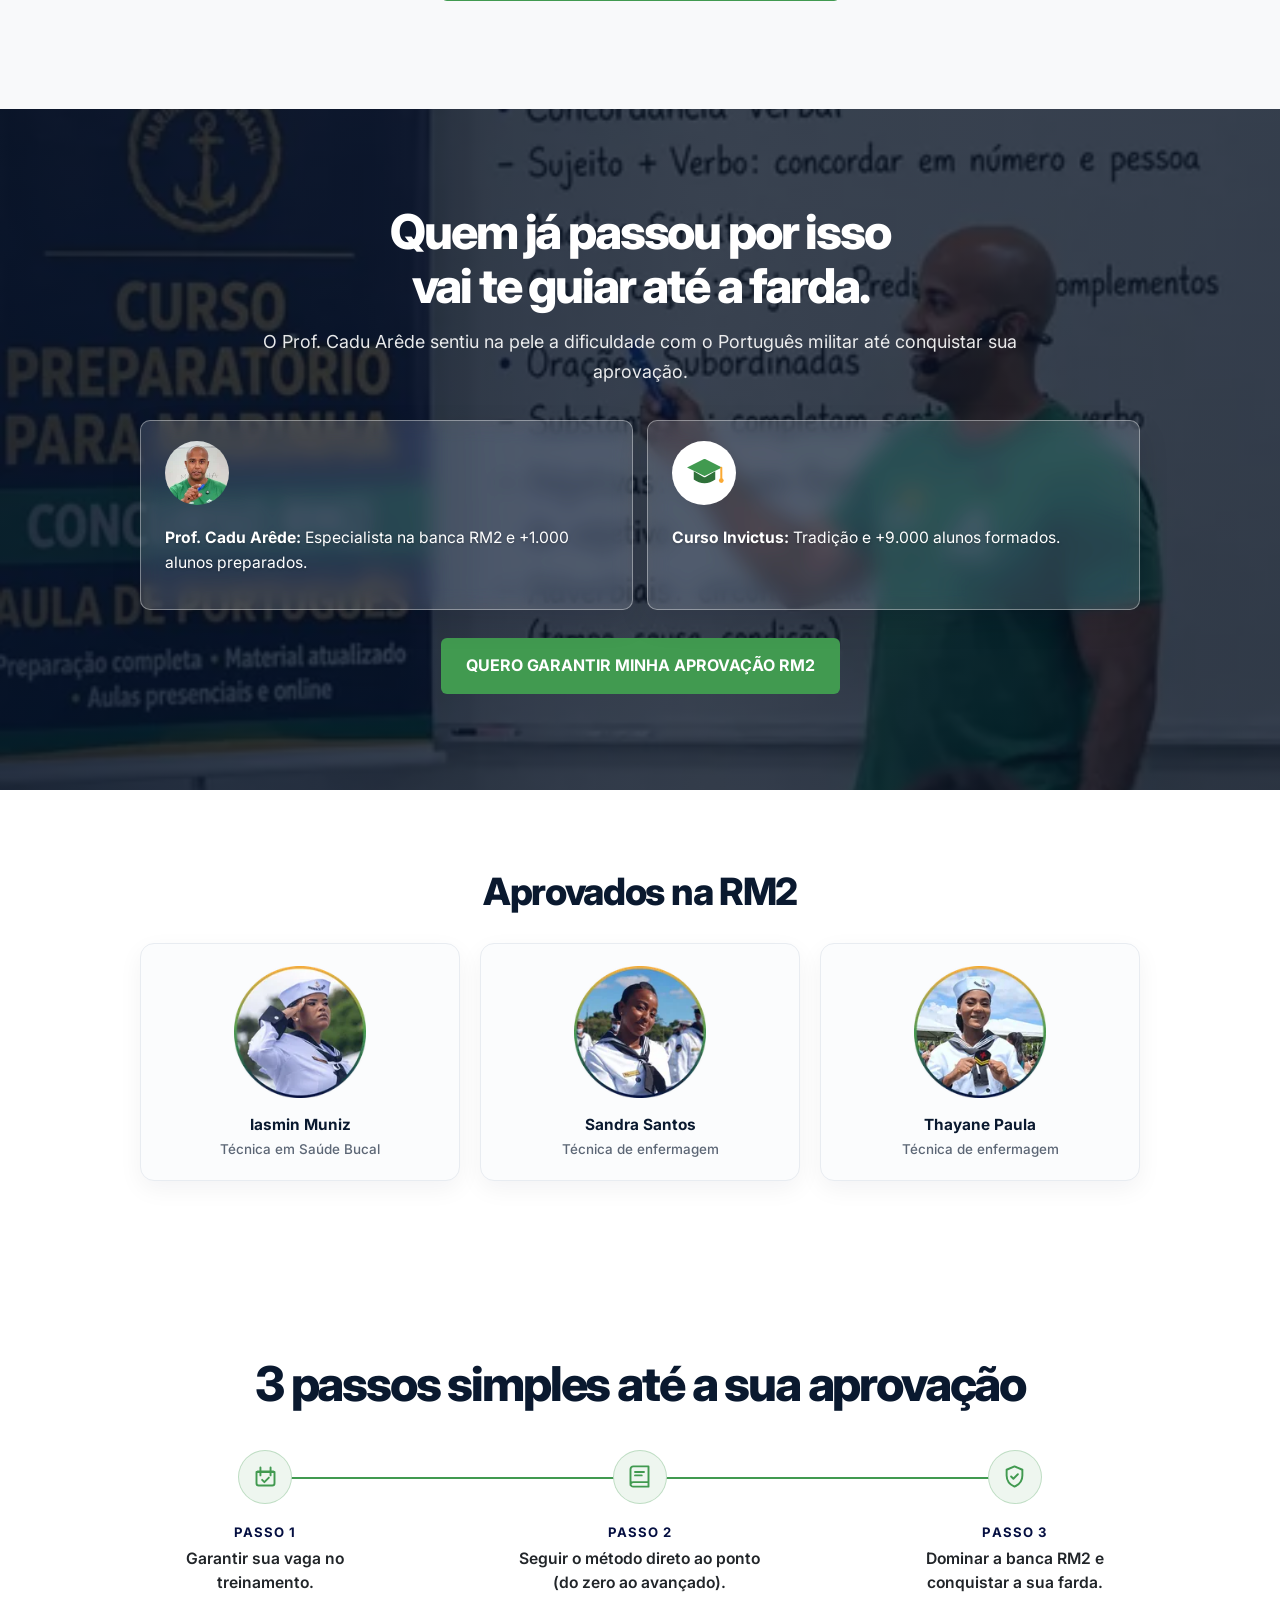
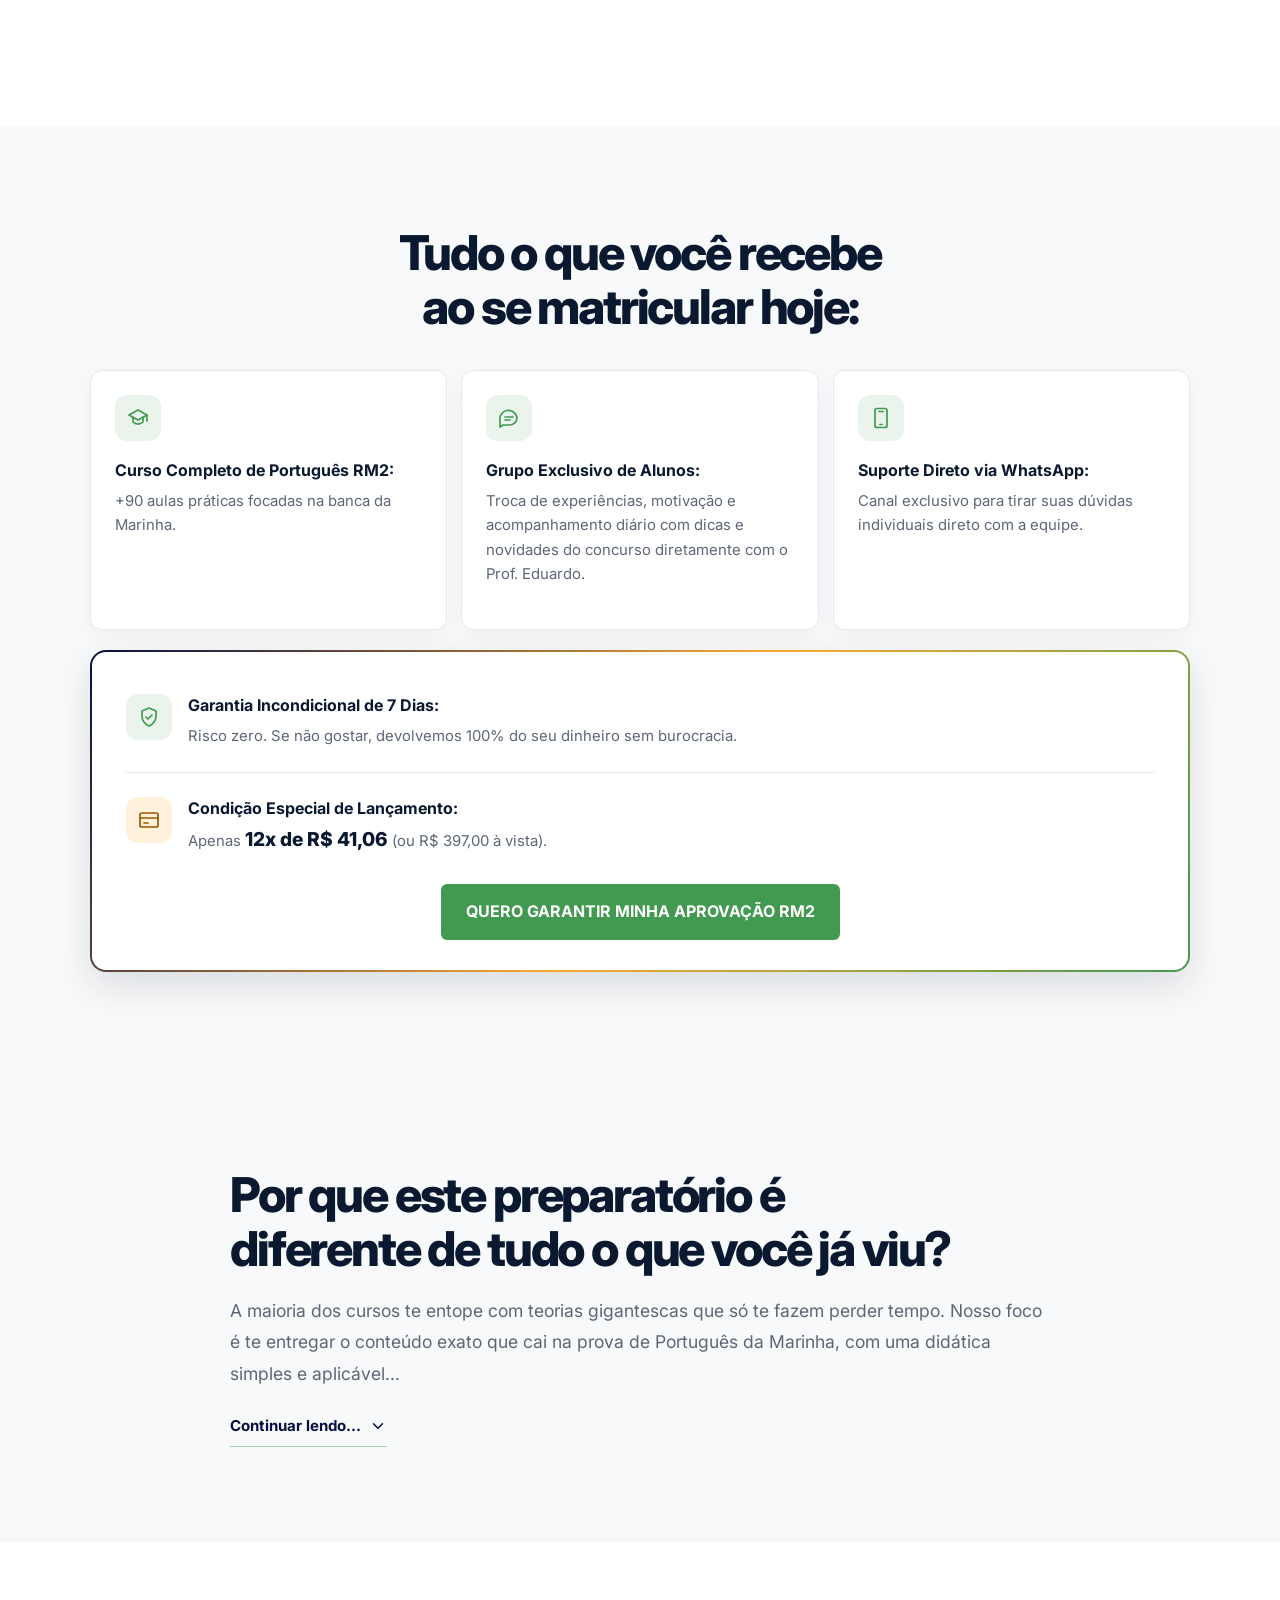
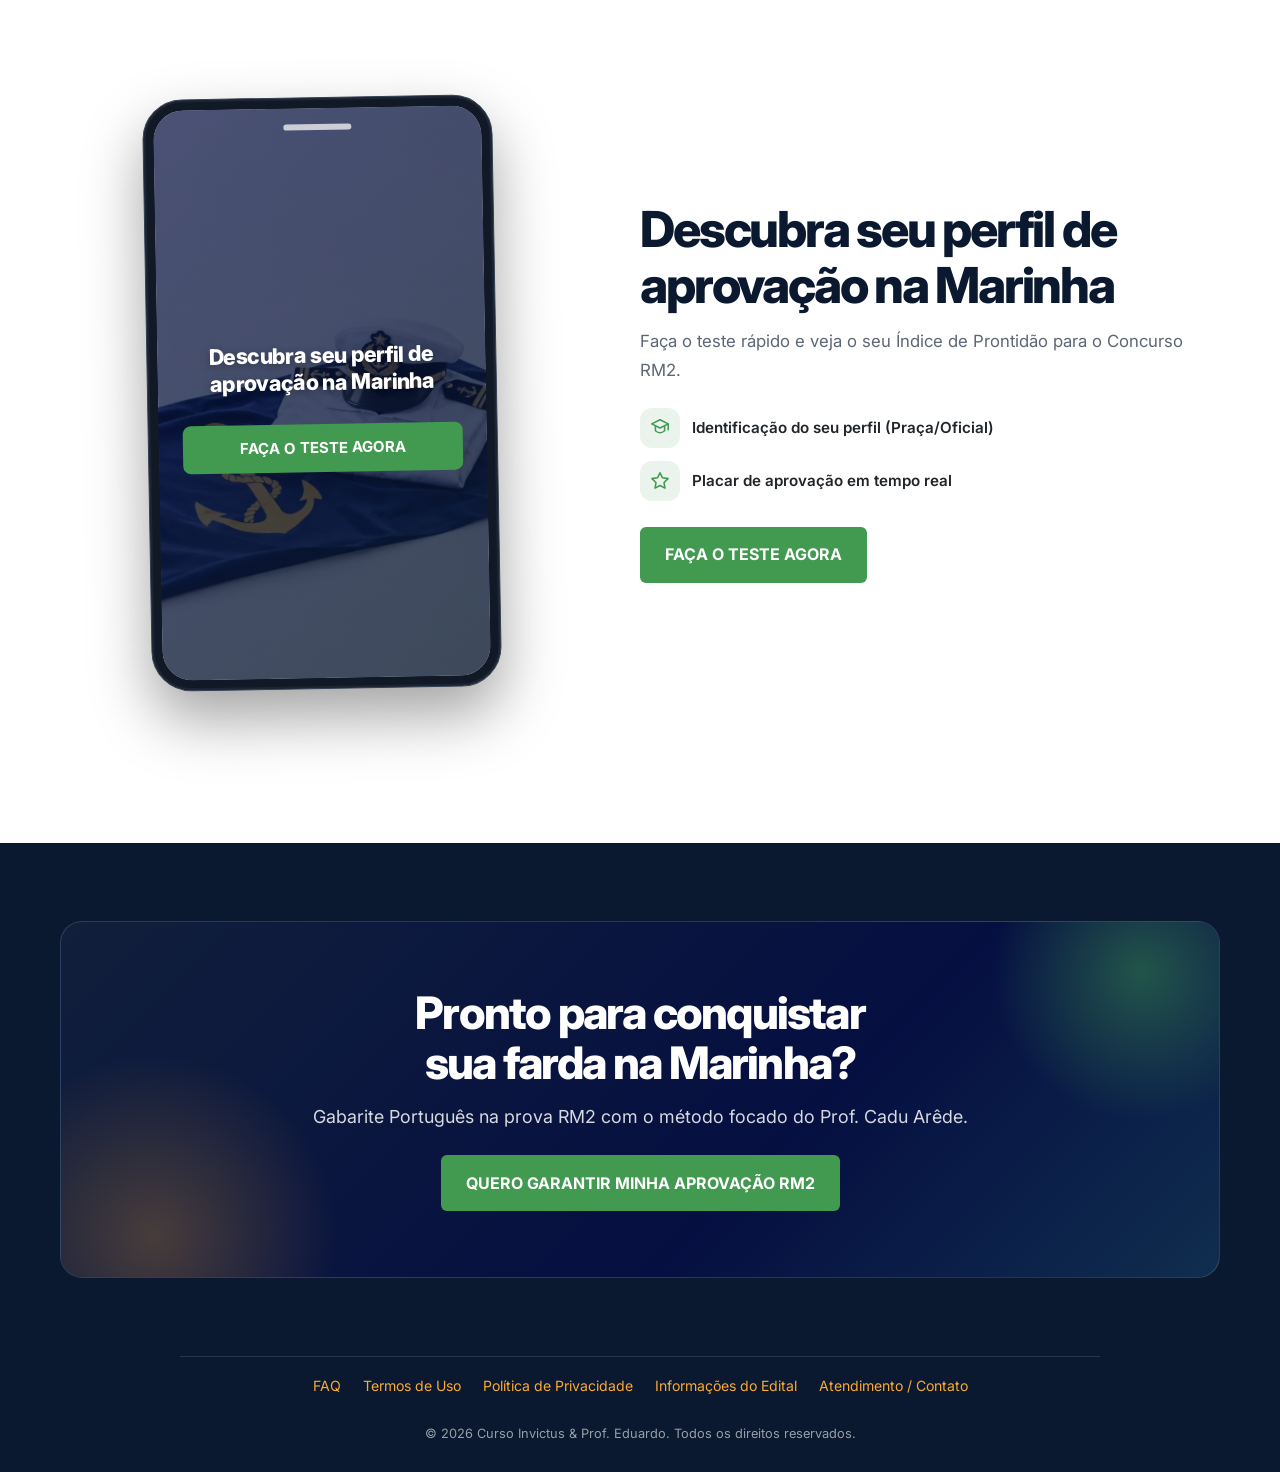
==== commit 6ff8e5a6: "Atualizando nome do professor" ====
--- a/index.html
+++ b/index.html
@@ -1,6 +1,16 @@
 <!DOCTYPE html>
 <html lang="pt-BR">
 <head>
+
+    <!-- Google Tag Manager -->
+    <script async src="https://www.googletagmanager.com/gtm.js?id=GTM-WJBBPPFW"></script>
+    <script>
+      window.dataLayer = window.dataLayer || [];
+      function gtag(){dataLayer.push(arguments);}
+      gtag('js', new Date());
+    </script>
+    <!-- End Google Tag Manager -->
+
     <meta charset="UTF-8">
     <meta name="viewport" content="width=device-width, initial-scale=1.0">
     <meta name="description" content="Prepare-se para a prova de Português da Marinha com o método Invictus RM2.">
@@ -74,6 +84,11 @@
     <script src="./assets/js/meta-pixel.js" defer></script>
 </head>
 <body>
+        <!-- Google Tag Manager (noscript) -->
+    <noscript><iframe src="https://www.googletagmanager.com/ns.html?id=GTM-WJBBPPFW"
+    height="0" width="0" style="display:none;visibility:hidden"></iframe></noscript>
+    <!-- End Google Tag Manager (noscript) -->
+
     <noscript><img height="1" width="1" style="display:none" src="https://www.facebook.com/tr?id=2348358635926004&amp;ev=PageView&amp;noscript=1" alt=""></noscript>
     <header class="header">
         <div class="container header-container">
@@ -323,7 +338,7 @@
             <div class="footer-cta-card">
                 <div class="footer-cta-content">
                     <h2 id="footer-cta-title">Pronto para conquistar sua farda na Marinha?</h2>
-                    <p>Gabarite Português na prova RM2 com o método focado do Prof. Eduardo.</p>
+                    <p>Gabarite Português na prova RM2 com o método focado do Prof. Cadu Arêde.</p>
                     <a class="btn-primary btn-large" href="https://pay.hotmart.com/M106665131F?bid=1792969627010">
                         <span class="text-mobile">QUERO APROVAÇÃO RM2</span>
                         <span class="text-desktop">QUERO GARANTIR MINHA APROVAÇÃO RM2</span>
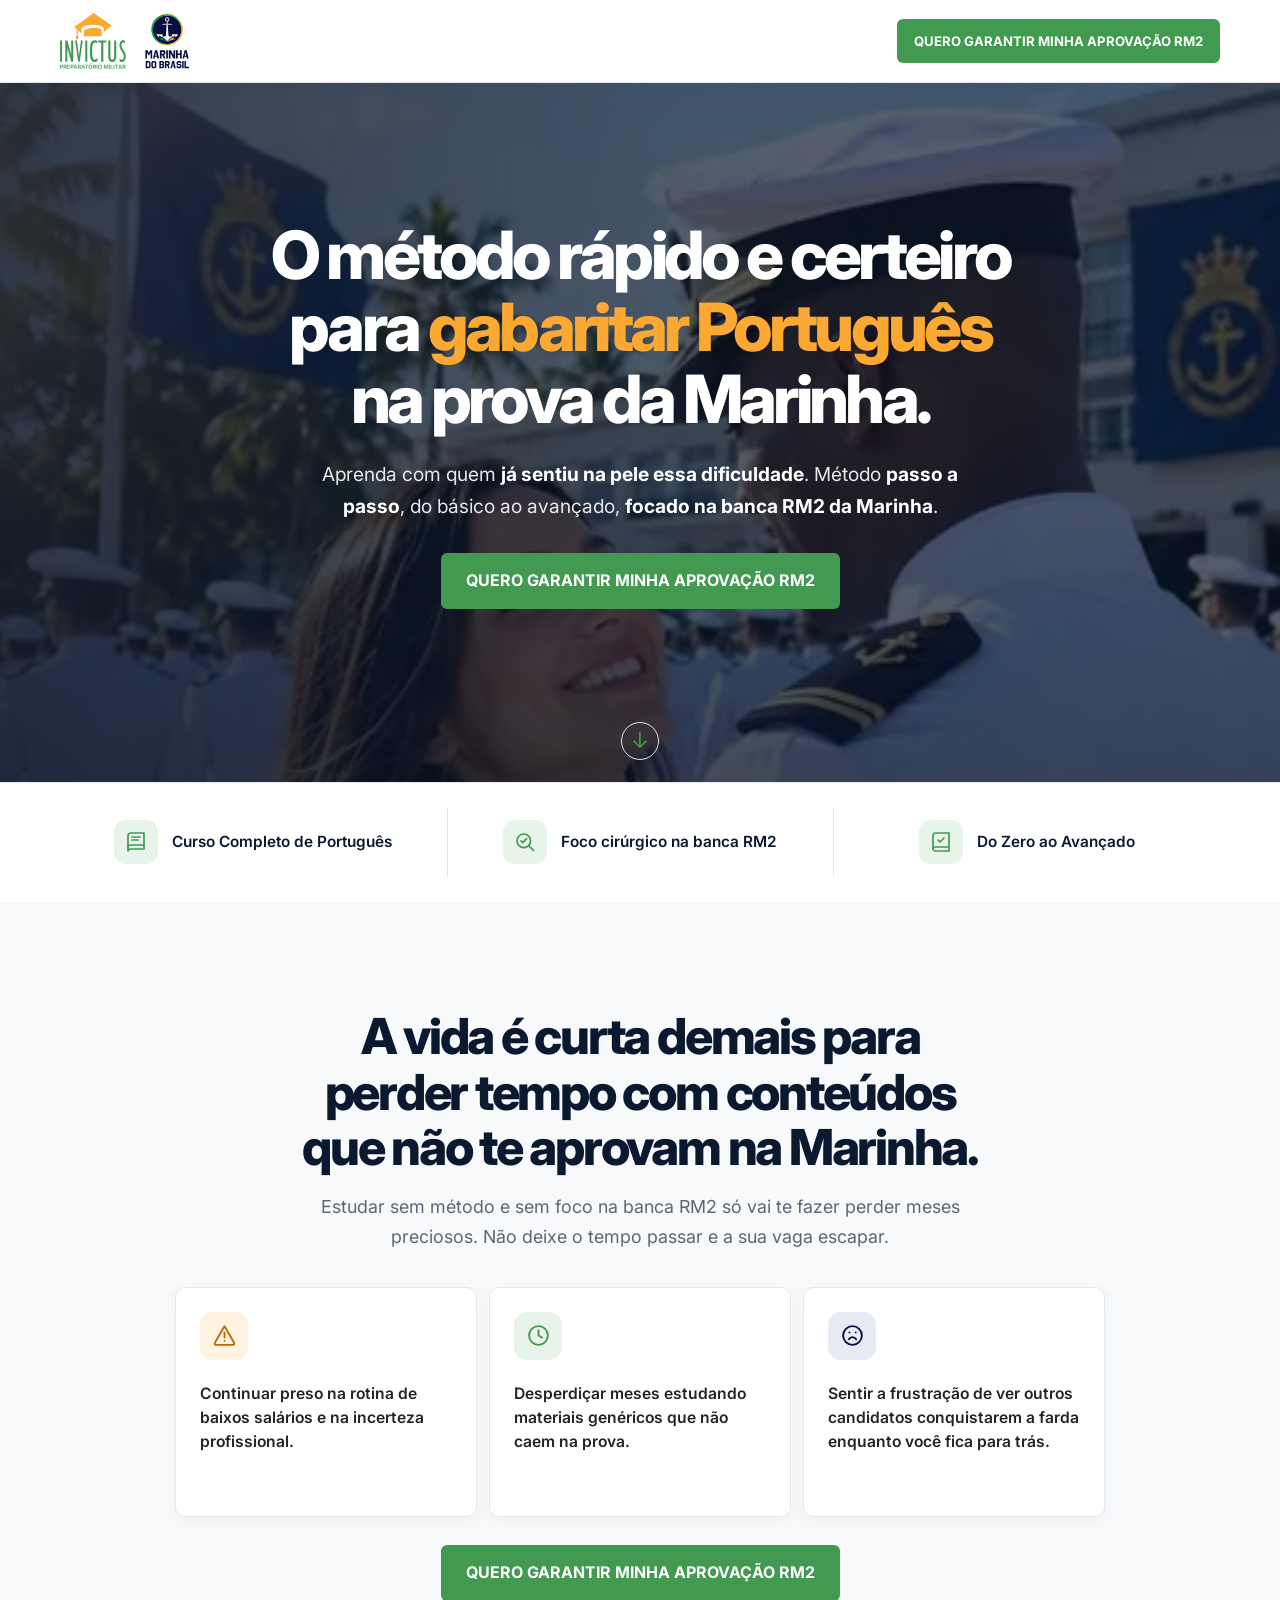
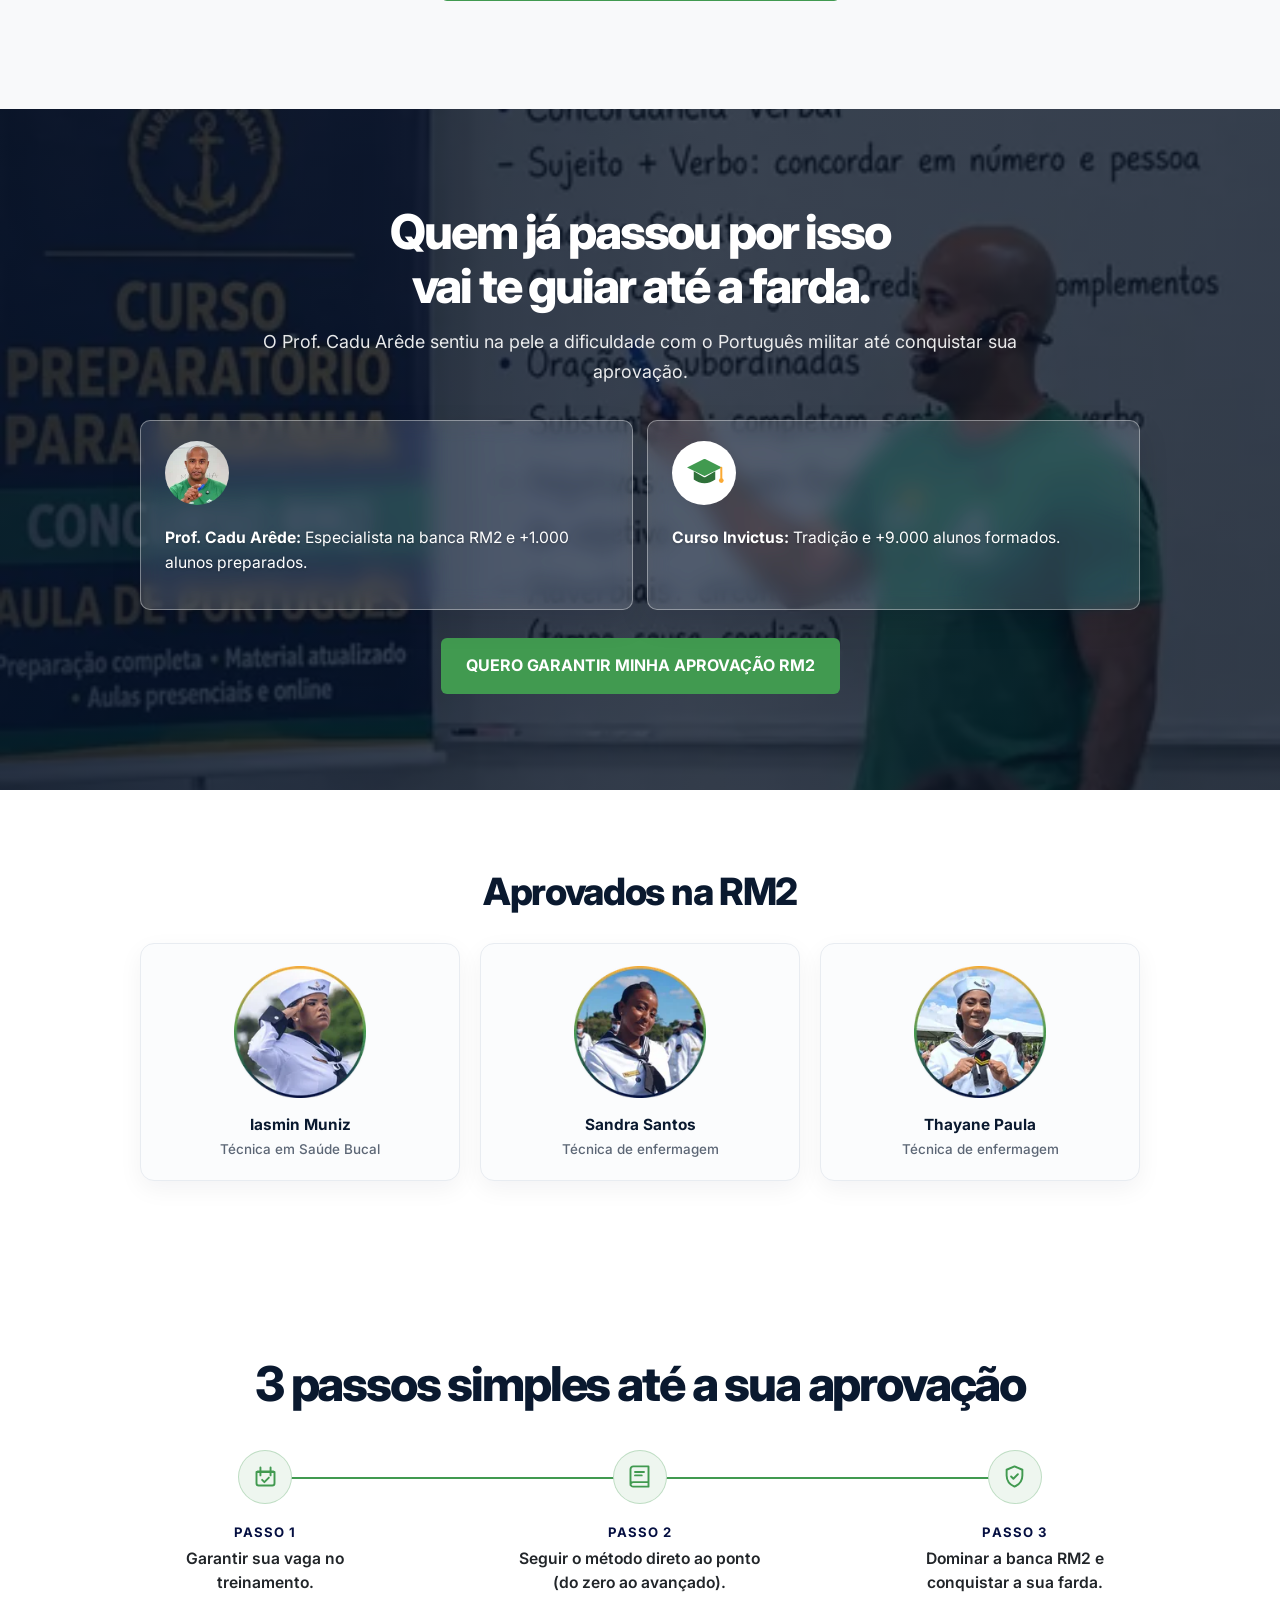
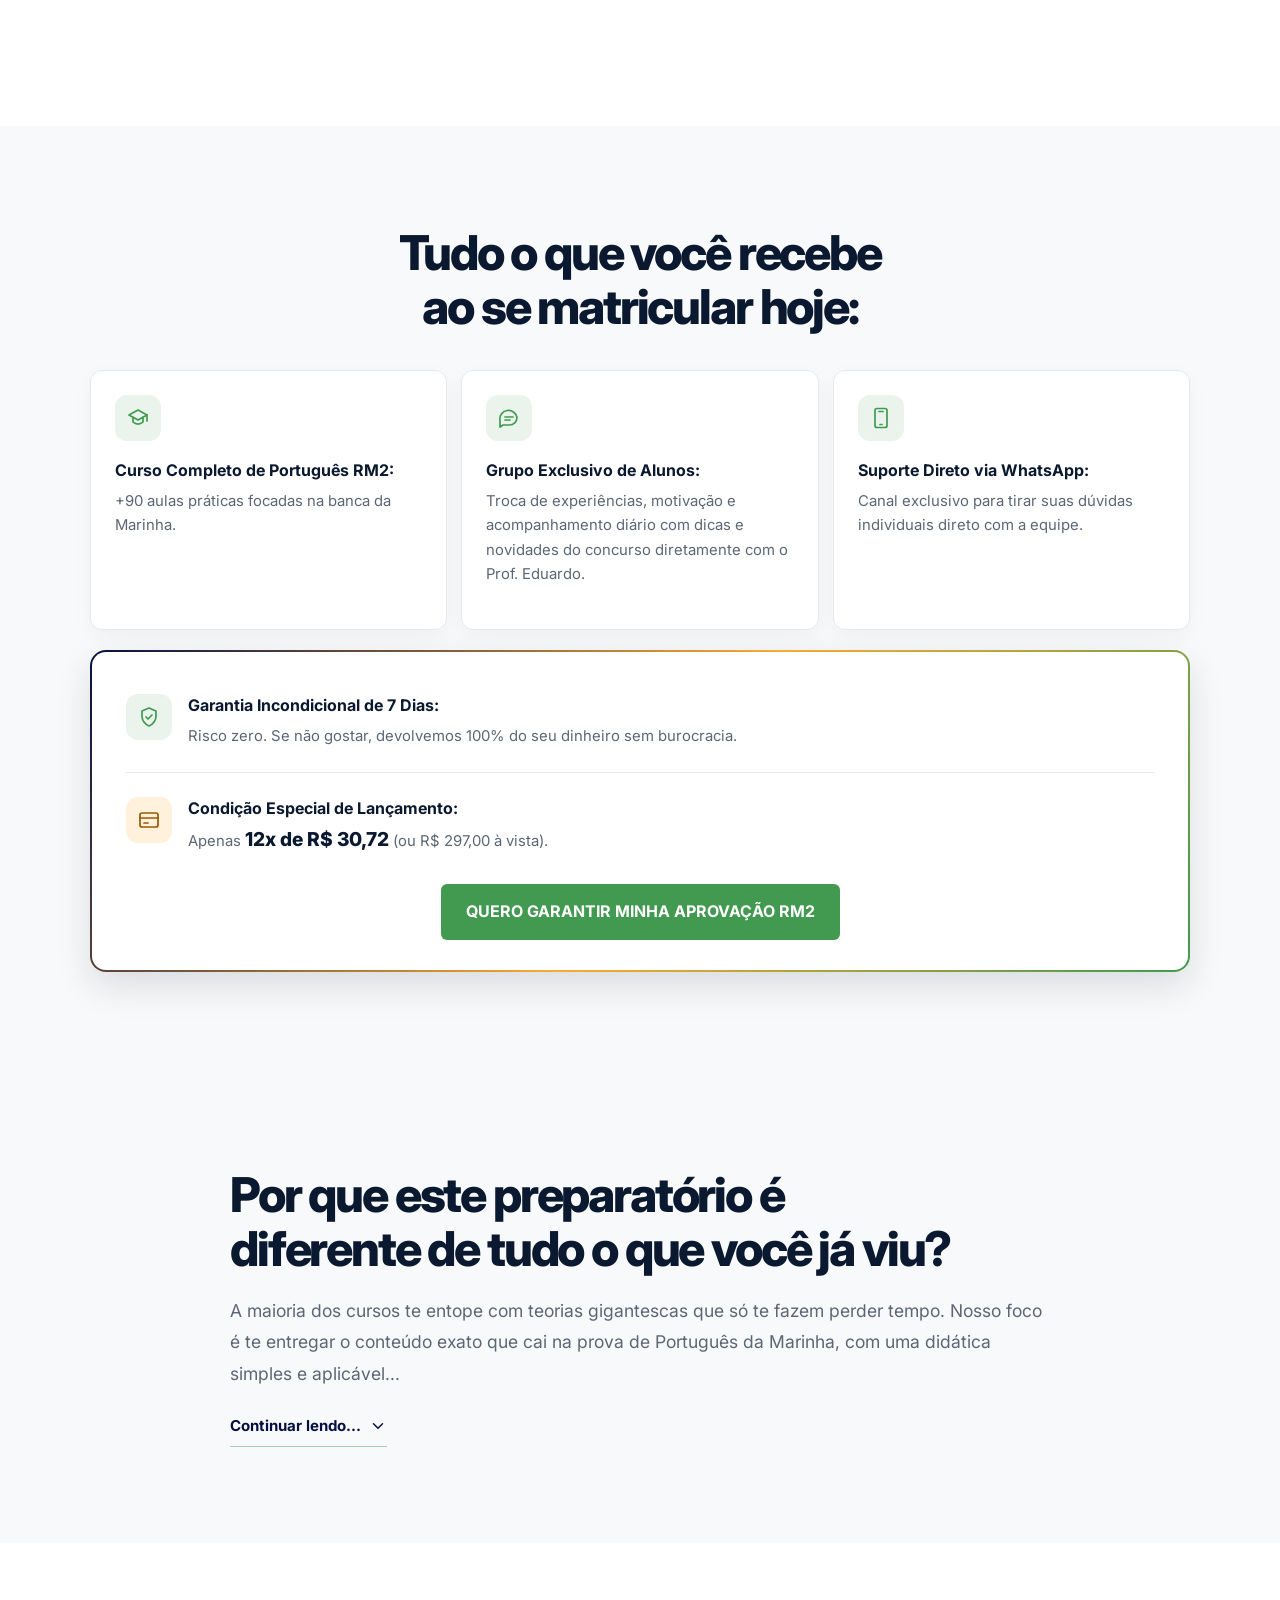
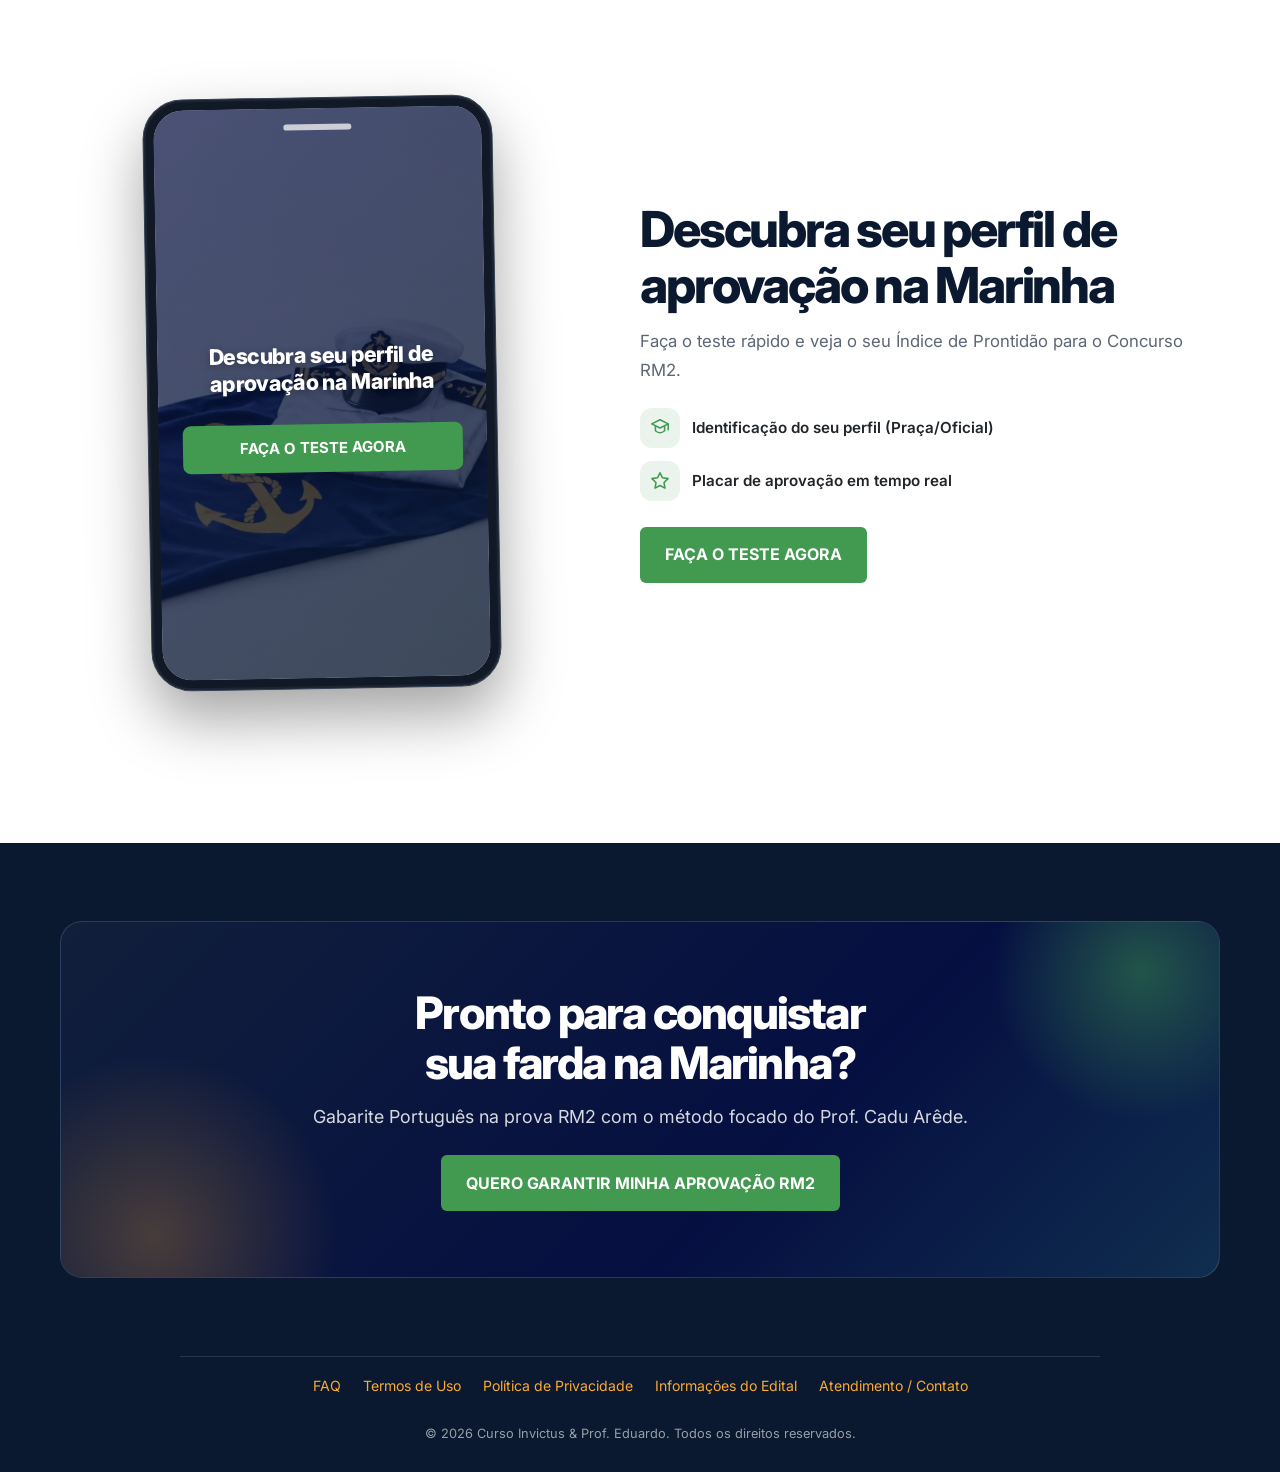
==== commit 847fe237: "alteracao de preço" ====
--- a/index.html
+++ b/index.html
@@ -273,7 +273,7 @@
                         </article>
                         <article class="offer-price">
                             <span class="offer-icon" aria-hidden="true"><svg viewBox="0 0 24 24" fill="none"><rect x="3" y="5" width="18" height="14" rx="2"/><path d="M3 10h18M7 15h4"/></svg></span>
-                            <div><h3>Condição Especial de Lançamento:</h3><p>Apenas <strong>12x de R$ 41,06</strong> <span>(ou R$ 397,00 à vista)</span>.</p></div>
+                            <div><h3>Condição Especial de Lançamento:</h3><p>Apenas <strong>12x de R$ 30,72</strong> <span>(ou R$ 297,00 à vista)</span>.</p></div>
                         </article>
                         <div class="offer-cta">
                             <a href="https://pay.hotmart.com/M106665131F?bid=1792969627010" class="btn-primary btn-large">
